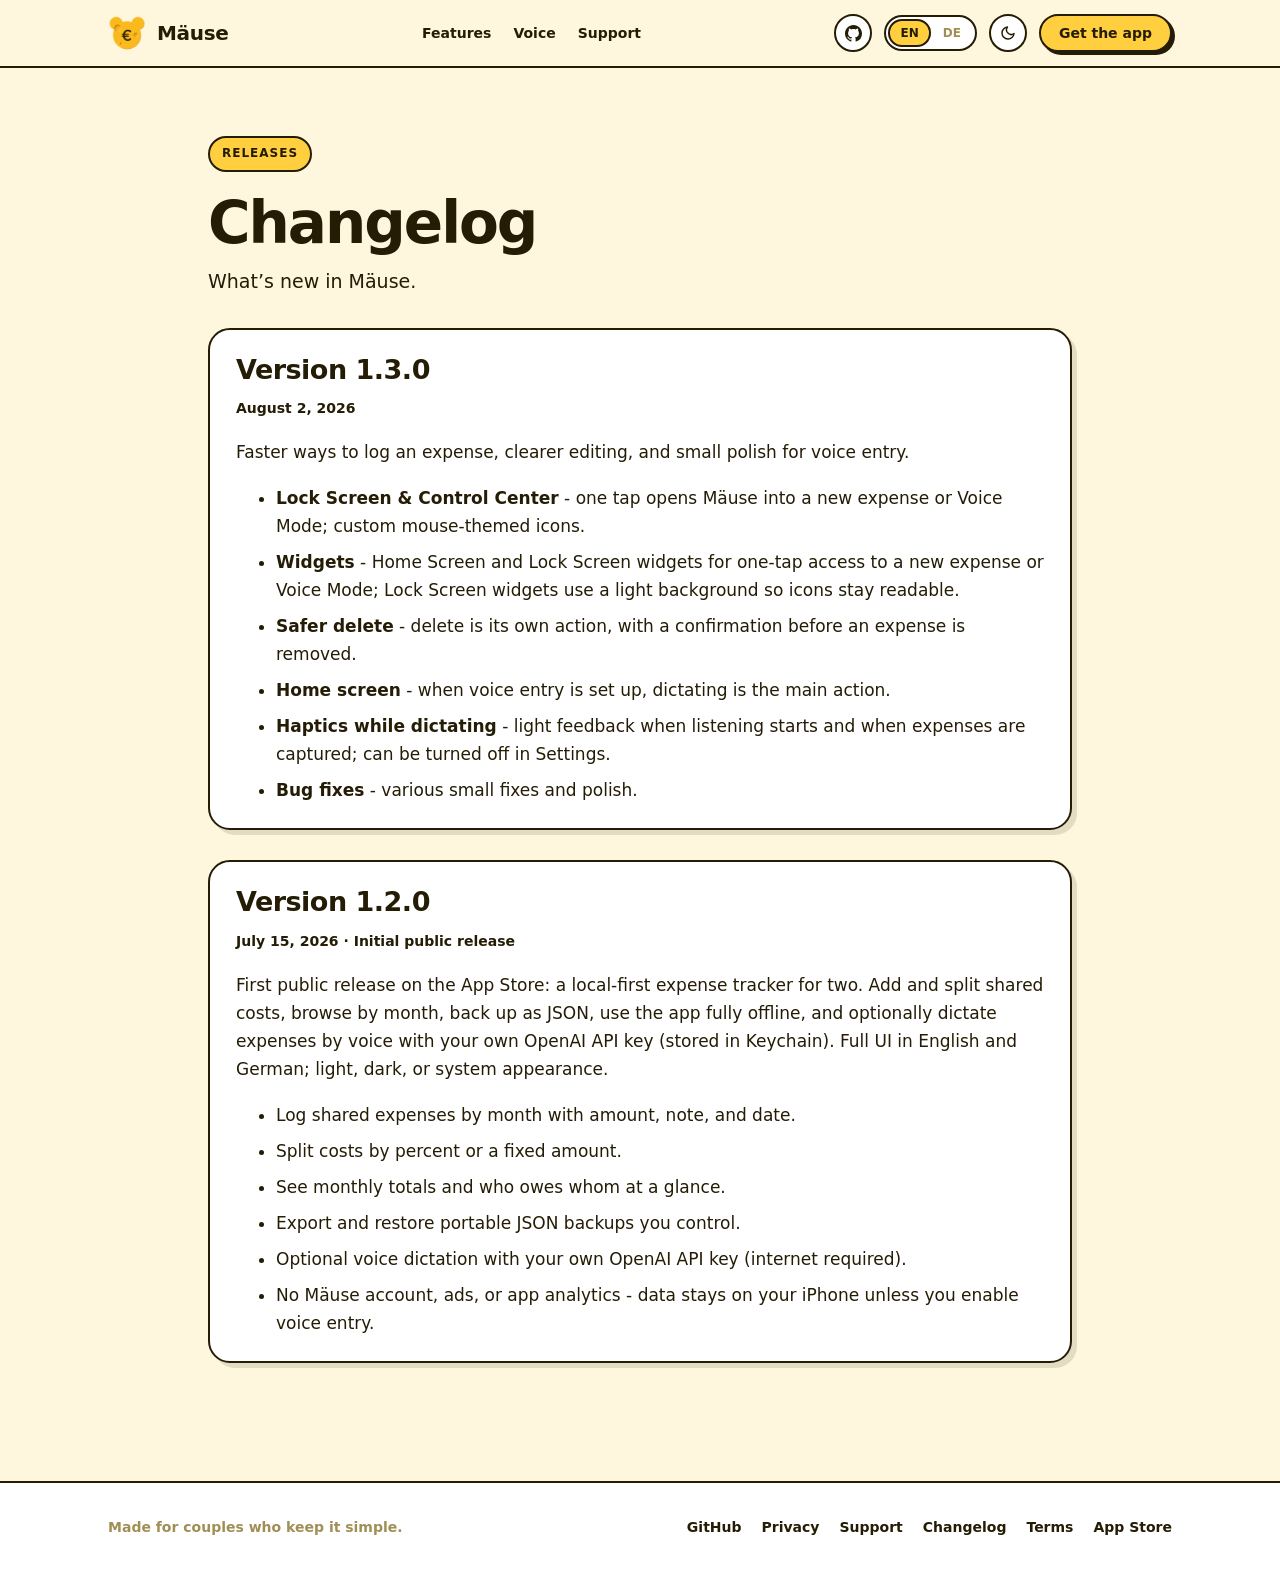
==== changelog.html @ 1feaa94a "Merge pull request #6 from michaeldiestelberg/cursor/changelog-factual-fixes-a607 Fix changelog clai" ====
<!DOCTYPE html>
<html lang="en">
<head>
  <meta charset="UTF-8">
  <meta name="viewport" content="width=device-width, initial-scale=1.0">
  <title>Changelog - Mäuse</title>
  <meta name="description" content="Release notes and version history for the Mäuse iPhone expense tracker.">
  <link rel="canonical" href="https://xn--muse-loa.app/changelog.html">
  <link rel="icon" type="image/png" sizes="192x192" href="assets/coin-mouse.png">
  <link rel="apple-touch-icon" href="assets/icon-180.png">
  <meta name="theme-color" content="#FFF6DE" media="(prefers-color-scheme: light)">
  <meta name="theme-color" content="#211A09" media="(prefers-color-scheme: dark)">
  <link rel="stylesheet" href="style.css">
  <link rel="stylesheet" href="legal.css">
  <script>try { if (localStorage.getItem('maeuse-site-theme') === 'dark') document.documentElement.setAttribute('data-theme', 'dark'); } catch (e) {}</script>
  <script>window.va = window.va || function () { (window.vaq = window.vaq || []).push(arguments); };</script>
  <script defer src="/_vercel/insights/script.js"></script>
</head>
<body>
  <header class="site-header">
    <div class="container header-inner">
      <a href="index.html" class="brand">
        <img class="brand-mark" src="assets/coin-mouse.png" alt="" aria-hidden="true">
        <span class="brand-name">Mäuse</span>
      </a>
      <nav class="main-nav">
        <a href="index.html#features" data-i18n="navFeatures">Features</a>
        <a href="index.html#voice" data-i18n="navVoice">Voice</a>
        <a href="support.html" data-i18n="navSupport">Support</a>
      </nav>
      <div class="header-actions">
        <a class="icon-btn" href="https://github.com/michaeldiestelberg/maeuse-ios" target="_blank" rel="noopener" aria-label="GitHub" data-link="github">
          <svg width="17" height="17" viewBox="0 0 24 24" fill="currentColor" aria-hidden="true"><path d="M12 0C5.37 0 0 5.37 0 12c0 5.31 3.435 9.795 8.205 11.385.6.105.825-.255.825-.57 0-.285-.015-1.23-.015-2.235-3.015.555-3.795-.735-4.035-1.41-.135-.345-.72-1.41-1.23-1.695-.42-.225-1.02-.78-.015-.795.945-.015 1.62.87 1.845 1.23 1.08 1.815 2.805 1.305 3.495.99.105-.78.42-1.305.765-1.605-2.67-.3-5.46-1.335-5.46-5.925 0-1.305.465-2.385 1.23-3.225-.12-.3-.54-1.53.12-3.18 0 0 1.005-.315 3.3 1.23.96-.27 1.98-.405 3-.405s2.04.135 3 .405c2.295-1.56 3.3-1.23 3.3-1.23.66 1.65.24 2.88.12 3.18.765.84 1.23 1.905 1.23 3.225 0 4.605-2.805 5.625-5.475 5.925.435.375.81 1.095.81 2.22 0 1.605-.015 2.895-.015 3.3 0 .315.225.69.825.57A12.02 12.02 0 0 0 24 12c0-6.63-5.37-12-12-12z"/></svg>
        </a>
        <div class="lang-switch" role="group" aria-label="Language">
          <button type="button" id="lang-en" aria-pressed="true">EN</button>
          <button type="button" id="lang-de" aria-pressed="false">DE</button>
        </div>
        <button type="button" class="icon-btn theme-toggle" id="theme-toggle" aria-label="Toggle dark mode">
          <svg class="icon-moon" width="16" height="16" viewBox="0 0 24 24" fill="none" stroke="currentColor" stroke-width="2.2" stroke-linecap="round" stroke-linejoin="round" aria-hidden="true"><path d="M21 12.79A9 9 0 1 1 11.21 3 7 7 0 0 0 21 12.79z"/></svg>
          <svg class="icon-sun" width="16" height="16" viewBox="0 0 24 24" fill="none" stroke="currentColor" stroke-width="2.2" stroke-linecap="round" aria-hidden="true"><circle cx="12" cy="12" r="4.5"/><line x1="12" y1="1.5" x2="12" y2="4"/><line x1="12" y1="20" x2="12" y2="22.5"/><line x1="1.5" y1="12" x2="4" y2="12"/><line x1="20" y1="12" x2="22.5" y2="12"/><line x1="4.6" y1="4.6" x2="6.3" y2="6.3"/><line x1="17.7" y1="17.7" x2="19.4" y2="19.4"/><line x1="4.6" y1="19.4" x2="6.3" y2="17.7"/><line x1="17.7" y1="6.3" x2="19.4" y2="4.6"/></svg>
        </button>
        <a href="index.html#download" class="btn-nav-cta" data-i18n="navGet">Get the app</a>
      </div>
    </div>
  </header>

  <main class="legal-main">
    <article class="lang-en">
      <span class="legal-kicker">RELEASES</span>
      <h1>Changelog</h1>
      <p class="legal-lead">What’s new in Mäuse.</p>

      <section class="legal-card">
        <h2>Version 1.3.0</h2>
        <p class="legal-updated">August 2, 2026</p>
        <p>Faster ways to log an expense, clearer editing, and small polish for voice entry.</p>
        <ul>
          <li><strong>Lock Screen &amp; Control Center</strong> - one tap opens Mäuse into a new expense or Voice Mode; custom mouse-themed icons.</li>
          <li><strong>Widgets</strong> - Home Screen and Lock Screen widgets for one-tap access to a new expense or Voice Mode; Lock Screen widgets use a light background so icons stay readable.</li>
          <li><strong>Safer delete</strong> - delete is its own action, with a confirmation before an expense is removed.</li>
          <li><strong>Home screen</strong> - when voice entry is set up, dictating is the main action.</li>
          <li><strong>Haptics while dictating</strong> - light feedback when listening starts and when expenses are captured; can be turned off in Settings.</li>
          <li><strong>Bug fixes</strong> - various small fixes and polish.</li>
        </ul>
      </section>

      <section class="legal-card">
        <h2>Version 1.2.0</h2>
        <p class="legal-updated">July 15, 2026 · Initial public release</p>
        <p>First public release on the App Store: a local-first expense tracker for two. Add and split shared costs, browse by month, back up as JSON, use the app fully offline, and optionally dictate expenses by voice with your own OpenAI API key (stored in Keychain). Full UI in English and German; light, dark, or system appearance.</p>
        <ul>
          <li>Log shared expenses by month with amount, note, and date.</li>
          <li>Split costs by percent or a fixed amount.</li>
          <li>See monthly totals and who owes whom at a glance.</li>
          <li>Export and restore portable JSON backups you control.</li>
          <li>Optional voice dictation with your own OpenAI API key (internet required).</li>
          <li>No Mäuse account, ads, or app analytics - data stays on your iPhone unless you enable voice entry.</li>
        </ul>
      </section>
    </article>

    <article class="lang-de" hidden>
      <span class="legal-kicker">VERSIONEN</span>
      <h1>Changelog</h1>
      <p class="legal-lead">Was ist neu in Mäuse.</p>

      <section class="legal-card">
        <h2>Version 1.3.0</h2>
        <p class="legal-updated">2. August 2026</p>
        <p>Schneller zur neuen Ausgabe, klareres Bearbeiten und ein paar Feinschliffe für die Spracheingabe.</p>
        <ul>
          <li><strong>Sperrbildschirm &amp; Kontrollzentrum</strong> - ein Tipp öffnet Mäuse direkt bei einer neuen Ausgabe oder beim Diktieren; eigene Maus-Icons.</li>
          <li><strong>Widgets</strong> - auf dem Home- und Sperrbildschirm: mit einem Tipp schneller zur neuen Ausgabe oder zum Diktieren; leichter Hintergrund, damit die Icons lesbar bleiben.</li>
          <li><strong>Sicherer löschen</strong> - Löschen als eigene Aktion mit Rückfrage, bevor etwas entfernt wird.</li>
          <li><strong>Startbildschirm</strong> - ist die Spracheingabe eingerichtet, steht das Diktieren im Vordergrund.</li>
          <li><strong>Haptik beim Diktieren</strong> - spürbares Feedback beim Starten und beim Erfassen; in den Einstellungen abschaltbar.</li>
          <li><strong>Fehlerbehebungen</strong> - diverse kleine Fixes und Feinschliff.</li>
        </ul>
      </section>

      <section class="legal-card">
        <h2>Version 1.2.0</h2>
        <p class="legal-updated">15. Juli 2026 · Erster öffentlicher Release</p>
        <p>Erste öffentliche Version im App Store: der Ausgaben-Tracker für dich und deine Maus. Gemeinsame Kosten erfassen und teilen, monatsweise browsen, als JSON sichern, offline nutzen - und optional per Sprache diktieren (dein OpenAI-Schlüssel, sicher im Schlüsselbund). Komplett auf Deutsch und Englisch; hell, dunkel oder System.</p>
        <ul>
          <li>Gemeinsame Ausgaben monatsweise erfassen: Betrag, Notiz und Datum.</li>
          <li>Kosten teilen - nach Prozent oder festem Betrag.</li>
          <li>Monatssummen und den Saldo zwischen euch auf einen Blick sehen.</li>
          <li>Backups als JSON exportieren und wieder einspielen - du behältst die Kontrolle.</li>
          <li>Optional Ausgaben diktieren mit deinem eigenen OpenAI-API-Schlüssel (braucht Internet).</li>
          <li>Kein Mäuse-Konto, keine Werbung, keine Analytics in der App. Deine Daten bleiben auf dem iPhone - außer du schaltest die Spracheingabe ein.</li>
        </ul>
      </section>
    </article>
  </main>

  <footer class="site-footer">
    <div class="container footer-inner">
      <span class="footer-tag" data-i18n="footerTag">Made for couples who keep it simple.</span>
      <div class="footer-links">
        <a href="https://github.com/michaeldiestelberg/maeuse-ios" target="_blank" rel="noopener" data-link="github">GitHub</a>
        <a href="privacy.html" data-i18n="footerPrivacy">Privacy</a>
        <a href="support.html" data-i18n="footerSupport">Support</a>
        <a href="changelog.html" data-i18n="footerChangelog">Changelog</a>
        <a href="terms.html" data-i18n="footerTerms">Terms</a>
        <a href="https://apps.apple.com/de/app/m%C3%A4use/id6769447003" target="_blank" rel="noopener" data-link="appstore">App Store</a>
      </div>
    </div>
  </footer>
  <script src="legal.js"></script>
</body>
</html>
---- style.css ----
/* ============================================================
   Mäuse - marketing site
   Cheese-yellow neo-brutalist design (relaunch 2026)
   ============================================================ */

:root {
  /* constants (same in both themes) */
  --yellow: #FFCF3F;
  --ink: #241C05;

  /* light theme */
  --bg: #FFF6DE;
  --card: #ffffff;
  --chip: #FFF1C2;
  --line: #F0E9D2;
  --text: #241C05;
  --icon: #241C05;
  --sub: #A08F55;
  --sub-deep: #8F7A2E;
  --rind: #D19000;
  --border: #241C05;
  --soft-border: #E8DFC4;
  --faint: #D6C79B;
  --faint2: #C4B584;
  --sh12: rgba(36, 28, 5, 0.12);
  --sh15: rgba(36, 28, 5, 0.15);
  --hard: #241C05;
  --bezel: #241C05;
  --bezel-sh: rgba(36, 28, 5, 0.25);
  --cta: #241C05;
  --cta-text: #FFCF3F;
  --cta-sh: rgba(36, 28, 5, 0.3);
  --user-bubble: #241C05;
  --user-bubble-text: #FFF6DE;
  --danger: #CE4A21;
  --danger-sh: rgba(206, 74, 33, 0.22);
  --fab-secondary-icon: #241C05;
  --dim: rgba(36, 28, 5, 0.35);
  --grab: rgba(36, 28, 5, 0.2);
  --handle: #241C05;
  --key2-bg: #FFF6DE;
  --sh2: rgba(36, 28, 5, 0.2);
}

html[data-theme="dark"] {
  --bg: #211A09;
  --card: #31280F;
  --chip: #3A3013;
  --line: #4A3E18;
  --text: #FFF6DE;
  --icon: #F5E9C8;
  --sub: #B9A96E;
  --sub-deep: #B9A96E;
  --rind: #FFB800;
  --border: #665423;
  --soft-border: #4A3E18;
  --faint: #6E5F33;
  --faint2: #6E5F33;
  --sh12: rgba(0, 0, 0, 0.35);
  --sh15: rgba(0, 0, 0, 0.45);
  --hard: #000000;
  --bezel: #0E0A02;
  --bezel-sh: rgba(0, 0, 0, 0.5);
  --cta: #FFCF3F;
  --cta-text: #241C05;
  --cta-sh: rgba(0, 0, 0, 0.45);
  --user-bubble: #FFCF3F;
  --user-bubble-text: #241C05;
  --danger: #FF8A5C;
  --danger-sh: rgba(255, 138, 92, 0.28);
  --fab-secondary-icon: #ffffff;
  --dim: rgba(0, 0, 0, 0.6);
  --grab: rgba(255, 246, 222, 0.25);
  --handle: #FFF3D6;
  --key2-bg: #2B2210;
  --sh2: rgba(0, 0, 0, 0.5);
}

* { box-sizing: border-box; }

html { scroll-behavior: smooth; }

body {
  margin: 0;
  background: var(--bg);
  color: var(--text);
  font-family: ui-rounded, "SF Pro Rounded", "Arial Rounded MT Bold", -apple-system, system-ui, sans-serif;
  font-weight: 700;
}

a { color: var(--rind); }
a:hover { color: #B87E00; }

.container {
  max-width: 1120px;
  margin: 0 auto;
  padding-left: clamp(18px, 4vw, 28px);
  padding-right: clamp(18px, 4vw, 28px);
}

/* ---------- animations ---------- */
@keyframes mz-earwig {
  0%, 86%, 100% { transform: rotate(0deg); }
  90% { transform: rotate(-9deg); }
  94% { transform: rotate(8deg); }
  97% { transform: rotate(-4deg); }
}
@keyframes mz-float {
  0%, 100% { transform: translateY(0); }
  50% { transform: translateY(-6px); }
}
@keyframes mz-bar {
  0% { transform: scaleY(0.35); }
  100% { transform: scaleY(1); }
}
@keyframes mz-pop {
  0% { transform: scale(0.82) translateY(10px); opacity: 0; }
  60% { transform: scale(1.04) translateY(-2px); opacity: 1; }
  100% { transform: scale(1) translateY(0); opacity: 1; }
}
@keyframes mz-monthin {
  from { opacity: 0; transform: translateX(14px); }
  to { opacity: 1; transform: translateX(0); }
}
@keyframes mz-fadein {
  from { opacity: 0; transform: translateY(8px); }
  to { opacity: 1; transform: translateY(0); }
}

@media (prefers-reduced-motion: reduce) {
  *, *::before, *::after { animation: none !important; }
  html { scroll-behavior: auto; }
}

/* ---------- brand mark (cheese-mouse from the iOS app) ---------- */
.brand-mark { width: 38px; height: 38px; display: block; }
.app-mark { width: 36px; height: 36px; display: block; }

/* ---------- floating cheese holes ---------- */
.hole {
  position: absolute;
  border-radius: 99px;
  background: var(--chip);
  border: 3px solid var(--border);
  animation: mz-float 8s ease-in-out infinite;
}

/* ---------- header ---------- */
.site-header {
  position: sticky; top: 0; z-index: 100;
  background: var(--bg);
  border-bottom: 2.5px solid var(--border);
}
.header-inner {
  padding-top: 14px; padding-bottom: 14px;
  padding-left: clamp(14px, 3.5vw, 28px);
  padding-right: clamp(14px, 3.5vw, 28px);
  display: flex; align-items: center; justify-content: space-between; gap: 16px;
}
.brand {
  display: flex; align-items: center; gap: 11px;
  text-decoration: none; color: var(--text);
}
.brand:hover { color: var(--text); }
.brand-name { font-size: 20px; font-weight: 800; letter-spacing: -0.3px; }

.main-nav { display: flex; align-items: center; gap: 22px; font-size: 14px; font-weight: 800; }
.main-nav a { text-decoration: none; color: var(--text); }

.header-actions { display: flex; align-items: center; gap: 12px; }

.icon-btn {
  width: 38px; height: 38px; border-radius: 99px;
  background: var(--card);
  border: 2px solid var(--border);
  display: flex; align-items: center; justify-content: center;
  color: var(--text);
  cursor: pointer;
  padding: 0;
  font: inherit;
  transition: transform 0.12s;
  flex-shrink: 0;
}
.icon-btn:active { transform: scale(0.92); }
a.icon-btn, a.icon-btn:hover { color: var(--text); text-decoration: none; }

.theme-toggle .icon-sun { display: none; }
html[data-theme="dark"] .theme-toggle .icon-moon { display: none; }
html[data-theme="dark"] .theme-toggle .icon-sun { display: block; }

.lang-switch {
  display: flex; align-items: center;
  background: var(--card);
  border: 2px solid var(--border);
  border-radius: 99px;
  padding: 2px;
  font-size: 12px; font-weight: 800;
}
.lang-switch button {
  font: inherit;
  padding: 5px 10px;
  border-radius: 99px;
  cursor: pointer;
  background: transparent;
  color: var(--sub);
  border: 2px solid transparent;
}
.lang-switch button[aria-pressed="true"] {
  background: var(--yellow);
  color: var(--ink);
  border-color: var(--ink);
}

.btn-nav-cta {
  display: inline-block;
  text-decoration: none;
  font-size: 14px; font-weight: 800;
  color: var(--ink);
  background: var(--yellow);
  border: 2.5px solid var(--ink);
  border-radius: 99px;
  padding: 9px 18px;
  box-shadow: 3px 3px 0 var(--hard);
  transition: transform 0.12s, box-shadow 0.12s;
  white-space: nowrap;
}
.btn-nav-cta:active { transform: translate(2px, 2px); box-shadow: 1px 1px 0 var(--hard); }
.btn-nav-cta:hover { color: var(--ink); }

@media (max-width: 700px) {
  .main-nav, .btn-nav-cta { display: none; }
}

/* ---------- hero ---------- */
.hero { position: relative; overflow: hidden; }
.hero .hole-1 { width: 150px; height: 150px; top: -50px; left: -50px; animation-duration: 9s; }
.hero .hole-2 { width: 60px; height: 60px; bottom: 120px; left: 44%; animation-duration: 7s; animation-delay: 1.5s; }

.hero-inner {
  padding-top: clamp(40px, 8vw, 72px);
  padding-bottom: clamp(48px, 9vw, 80px);
  display: flex; flex-wrap: wrap; align-items: center;
  gap: clamp(32px, 6vw, 56px);
  position: relative;
}
.hero-copy {
  flex: 1;
  min-width: min(420px, 100%);
  display: flex; flex-direction: column; gap: 22px;
}
.hero-badge {
  align-self: flex-start;
  font-size: 12px; font-weight: 800; letter-spacing: 1.5px;
  color: var(--ink);
  background: var(--yellow);
  border: 2px solid var(--ink);
  border-radius: 99px;
  padding: 6px 14px;
}
.hero h1 {
  margin: 0;
  font-size: clamp(38px, 8.5vw, 64px);
  font-weight: 800;
  letter-spacing: -2px;
  line-height: 1.05;
}
.h1-highlight {
  background: var(--yellow);
  color: var(--ink);
  border-radius: 16px;
  padding: 2px 16px;
  display: inline-block;
  border: 2.5px solid var(--ink);
  box-shadow: 5px 5px 0 var(--hard);
  transform: rotate(-1deg);
  margin-top: 10px;
}
.hero-sub {
  margin: 0;
  font-size: 19px; font-weight: 700; line-height: 1.55;
  color: var(--sub-deep);
  max-width: 480px;
}
.voice-hint {
  display: flex; align-items: center; gap: 12px;
  background: var(--card);
  border: 2.5px solid var(--border);
  border-radius: 18px;
  padding: 13px 18px;
  box-shadow: 4px 4px 0 var(--sh12);
  align-self: flex-start;
}
.voice-hint svg { flex-shrink: 0; }
.voice-hint span { font-size: 15px; font-weight: 700; }
.hero-actions { display: flex; flex-wrap: wrap; gap: 14px; padding-top: 4px; }

.btn-dark {
  display: inline-flex; align-items: center; gap: 10px;
  text-decoration: none;
  font-size: 16px; font-weight: 800;
  color: var(--cta-text);
  background: var(--cta);
  border: 2.5px solid var(--border);
  border-radius: 16px;
  padding: 14px 26px;
  box-shadow: 5px 5px 0 var(--cta-sh);
  transition: transform 0.12s, box-shadow 0.12s;
}
.btn-dark:active { transform: translate(2px, 2px); box-shadow: 2px 2px 0 var(--cta-sh); }
.btn-dark:hover { color: var(--cta-text); }

.btn-light {
  display: inline-flex; align-items: center; gap: 10px;
  text-decoration: none;
  font-size: 16px; font-weight: 800;
  color: var(--text);
  background: var(--card);
  border: 2.5px solid var(--border);
  border-radius: 16px;
  padding: 14px 26px;
  box-shadow: 5px 5px 0 var(--sh12);
  transition: transform 0.12s, box-shadow 0.12s;
}
.btn-light:active { transform: translate(2px, 2px); box-shadow: 2px 2px 0 var(--sh12); }
.btn-light:hover { color: var(--text); }

.slang-note {
  font-size: 13px; font-weight: 700; font-style: italic;
  color: var(--sub);
}

/* ---------- phone frames ---------- */
.phone-col { flex-shrink: 0; margin: 0 auto; }

.phone-frame {
  position: relative;
  background: var(--bezel);
  border: 3px solid var(--border);
  border-radius: 56px;
  box-shadow: 12px 12px 0 var(--bezel-sh);
  padding: 11px;
}
.phone-frame.lg { width: 326px; }
.phone-frame.md { width: 298px; border-radius: 52px; padding: 10px; }

.phone-screen {
  border-radius: 46px;
  overflow: hidden;
  position: relative;
  background: var(--bg);
  /* isolate the scaled, animating app layer - without this the whole
     page can fail to repaint while scrolled */
  contain: paint;
}
.phone-frame.lg .phone-screen { width: 304px; height: 708px; }
.phone-frame.md .phone-screen { width: 278px; height: 648px; border-radius: 43px; }

/* app UI is authored at 402x874 and scaled down to fit the frame */
.app-scale { width: 402px; height: 874px; transform-origin: top left; will-change: transform; }
.phone-frame.lg .app-scale { transform: scale(0.7562); }
.phone-frame.md .app-scale { transform: scale(0.6915); }

.phone-notch {
  position: absolute; top: 12px; left: 50%;
  transform: translateX(-50%);
  width: 96px; height: 26px;
  border-radius: 99px;
  background: #241C05;
}
.phone-frame.md .phone-notch { top: 11px; width: 88px; height: 24px; }

.phone-caption {
  text-align: center;
  font-size: 12px; font-weight: 800; letter-spacing: 1px;
  color: var(--sub);
  margin: 18px 0 0;
}

/* ---------- app mockup (shared) ---------- */
.app {
  width: 402px; height: 874px;
  position: relative;
  overflow: hidden;
  background: var(--bg);
  display: flex; flex-direction: column;
  padding-top: 62px;
}

.app-top {
  display: flex; align-items: center; justify-content: space-between;
  padding: 14px 22px 0;
}
.app-brand { display: flex; align-items: center; gap: 10px; }
.app-brand .name { font-size: 19px; font-weight: 800; letter-spacing: -0.3px; color: var(--text); }
.app-settings-btn {
  width: 38px; height: 38px; border-radius: 99px;
  background: var(--card);
  border: 2px solid var(--border);
  display: flex; align-items: center; justify-content: center;
  box-shadow: 3px 3px 0 #E8A800;
}

.app-month-block {
  flex: 1;
  display: flex; flex-direction: column;
  min-height: 0;
  animation: mz-monthin 0.35s ease;
}

.app-hero-card {
  margin: 20px 22px 0;
  background: var(--yellow);
  border: 2.5px solid var(--ink);
  border-radius: 26px;
  box-shadow: 6px 6px 0 var(--ink);
  padding: 20px 22px;
  position: relative;
  overflow: hidden;
  flex-shrink: 0;
}
.app-hero-card .hole { border-width: 2.5px; border-color: var(--ink); background: var(--bg); }
.app-hero-card .hole-a { width: 34px; height: 34px; top: -12px; right: 36px; animation-duration: 7s; }
.app-hero-card .hole-b { width: 22px; height: 22px; bottom: 14px; right: -8px; animation-duration: 9s; animation-delay: 1s; }
.app-hero-card .hole-c { width: 14px; height: 14px; top: 26px; right: 96px; animation-delay: 2s; }

.app-month-nav {
  display: flex; align-items: center; justify-content: space-between;
  padding-bottom: 8px;
  position: relative;
}
.app-month-nav button {
  background: none; border: none; padding: 0; cursor: pointer;
  display: flex; align-items: center;
}
.app-month-nav button[disabled] { opacity: 0.35; cursor: default; }
.app-month-label { font-size: 13px; font-weight: 800; letter-spacing: 1px; color: var(--ink); }

.app-total {
  display: flex; flex-direction: column; gap: 2px;
  position: relative;
}
.app-total .big {
  font-size: 42px; font-weight: 800; letter-spacing: -1.5px;
  color: var(--ink);
  font-variant-numeric: tabular-nums;
}
.app-total .owes { font-size: 14px; font-weight: 700; color: var(--ink); }
.app-owes-chip {
  background: var(--ink);
  color: var(--yellow);
  border-radius: 8px;
  padding: 2px 8px;
  display: inline-block;
  animation: mz-pop 0.5s cubic-bezier(0.34, 1.56, 0.64, 1);
}

.app-list {
  flex: 1;
  overflow: hidden;
  padding: 20px 22px 120px;
  display: flex; flex-direction: column; gap: 12px;
}
.app-row {
  display: flex; align-items: center; gap: 12px;
  background: var(--card);
  border: 2px solid var(--border);
  border-radius: 18px;
  padding: 12px 16px;
  box-shadow: 3px 3px 0 var(--sh12);
  animation: mz-fadein 0.4s ease both;
  flex-shrink: 0;
}
.app-date-chip {
  width: 40px; height: 40px;
  border-radius: 14px;
  background: var(--chip);
  border: 2px solid var(--border);
  display: flex; flex-direction: column; align-items: center; justify-content: center;
  flex-shrink: 0;
}
.app-date-chip .day { font-size: 15px; font-weight: 800; color: var(--text); }
.app-date-chip .mon { font-size: 8px; font-weight: 800; letter-spacing: 1px; color: var(--sub-deep); }
.app-row-mid { display: flex; flex-direction: column; gap: 2px; flex: 1; min-width: 0; }
.app-row-mid .desc {
  font-size: 15px; font-weight: 800; color: var(--text);
  white-space: nowrap; overflow: hidden; text-overflow: ellipsis;
}
.app-row-mid .split { font-size: 12px; font-weight: 700; color: var(--sub); }
.app-row-amounts { display: flex; flex-direction: column; gap: 2px; align-items: flex-end; }
.app-row-amounts .amount { font-size: 15px; font-weight: 800; color: var(--text); font-variant-numeric: tabular-nums; }
.app-row-amounts .partner { font-size: 12px; font-weight: 800; color: var(--rind); font-variant-numeric: tabular-nums; }

.app-empty {
  display: flex; flex-direction: column; align-items: center; gap: 14px;
  padding: 56px 20px 0;
  animation: mz-fadein 0.4s ease;
}
.app-empty .mouse { position: relative; width: 72px; height: 72px; }
.app-empty .mouse .ear {
  position: absolute; width: 26px; height: 26px; border-radius: 99px;
  background: var(--card); border: 2.5px solid var(--border);
  top: -9px; transform-origin: 80% 100%;
  animation: mz-earwig 5s ease-in-out infinite;
}
.app-empty .mouse .ear.left { left: -4px; }
.app-empty .mouse .ear.right { right: -4px; transform-origin: 20% 100%; animation-delay: 0.15s; }
.app-empty .mouse .face {
  position: absolute; inset: 0; border-radius: 99px;
  background: var(--card); border: 2.5px solid var(--border);
  display: flex; align-items: center; justify-content: center;
  font-size: 28px; font-weight: 800; color: var(--faint);
}
.app-empty .title { font-size: 16px; font-weight: 800; color: var(--text); }
.app-empty .hint { font-size: 13px; font-weight: 700; color: var(--sub); }

.app-fabs {
  position: absolute; right: 22px; bottom: 30px;
  display: flex; align-items: flex-end; gap: 12px;
}
.app-fab {
  position: relative;
  padding: 0;
  background: none;
  border: none;
  cursor: pointer;
  transition: transform 0.12s;
}
.app-fab .ear {
  position: absolute; width: 22px; height: 22px; border-radius: 99px;
  background: var(--yellow); border: 2.5px solid var(--ink);
  top: -7px; transform-origin: 80% 100%;
  animation: mz-earwig 5s ease-in-out 1s infinite;
  pointer-events: none;
}
.app-fab .ear.left { left: -3px; }
.app-fab .ear.right { right: -3px; transform-origin: 20% 100%; animation-delay: 1.15s; }
.app-fab .face {
  position: absolute; inset: 0; border-radius: 99px;
  display: flex; align-items: center; justify-content: center;
}
.app-fab .fab-glyph { stroke: var(--ink); }

/* Voice ready: plus secondary (left), mic primary mouse-coin (right) */
.app-fab-plus { width: 46px; height: 46px; }
.app-fab-plus .ear { display: none; }
.app-fab-plus .face {
  background: var(--card);
  border: 2.5px solid var(--border);
  box-shadow: 3px 3px 0 var(--ink);
}
.app-fab-plus .fab-glyph { stroke: var(--fab-secondary-icon); }

.app-fab-mic { width: 62px; height: 62px; }
.app-fab-mic .face {
  background: var(--yellow);
  border: 2.5px solid var(--ink);
  box-shadow: 4px 4px 0 var(--ink);
}

.app-fab:hover { transform: translateY(-2px); }
.app-fab:active { transform: translate(2px, 2px) scale(0.96); }
.app-fab-plus:active { box-shadow: none; }
.app.no-voice .app-fab-mic { display: none; }
.app.no-voice .app-fab-plus { width: 62px; height: 62px; }
.app.no-voice .app-fab-plus .ear { display: block; }
.app.no-voice .app-fab-plus .face {
  background: var(--yellow);
  border: 2.5px solid var(--ink);
  box-shadow: 4px 4px 0 var(--ink);
}
.app.no-voice .app-fab-plus .fab-glyph { stroke: var(--ink); }

/* ---------- app voice screen ---------- */
.app-voice-top {
  display: flex; align-items: center; justify-content: space-between;
  padding: 12px 22px;
}
.app-voice-x {
  width: 38px; height: 38px; border-radius: 99px;
  background: var(--card);
  border: 2px solid var(--border);
  display: flex; align-items: center; justify-content: center;
}
.app-voice-state { display: flex; align-items: center; gap: 8px; }
.app-voice-state .dot {
  width: 10px; height: 10px; border-radius: 99px;
  background: #3CA455;
  border: 2px solid var(--border);
}
.app-voice-state .label { font-size: 14px; font-weight: 800; color: var(--text); }
.app-voice-save {
  display: flex; align-items: center; gap: 7px;
  background: var(--yellow);
  border: 2px solid var(--ink);
  border-radius: 99px;
  padding: 8px 16px;
  box-shadow: 2.5px 2.5px 0 var(--ink);
  font-size: 13px; font-weight: 800; color: var(--ink);
}

.app-voice-mouse-block {
  display: flex; flex-direction: column; align-items: center; gap: 12px;
  padding: 18px 22px 4px;
}
.app-voice-mouse { position: relative; width: 84px; height: 84px; }
.app-voice-mouse .ear {
  position: absolute; width: 30px; height: 30px; border-radius: 99px;
  background: var(--yellow); border: 3px solid var(--ink);
  top: -11px; transform-origin: 80% 100%;
  animation: mz-earwig 3.5s ease-in-out infinite;
}
.app-voice-mouse .ear.left { left: -5px; }
.app-voice-mouse .ear.right { right: -5px; transform-origin: 20% 100%; animation-delay: 0.12s; }
.app-voice-mouse .face {
  position: absolute; inset: 0; border-radius: 99px;
  background: var(--yellow); border: 3px solid var(--ink);
  box-shadow: 5px 5px 0 var(--sh15);
  display: flex; align-items: center; justify-content: center; gap: 4px;
}
.app-voice-mouse .bar {
  width: 5px; border-radius: 99px; background: var(--ink);
  animation: mz-bar 0.7s ease-in-out infinite alternate;
}
.app-voice-mouse .b1 { height: 26px; }
.app-voice-mouse .b2 { height: 32px; animation-duration: 0.6s; animation-delay: 0.15s; }
.app-voice-mouse .b3 { height: 22px; animation-duration: 0.8s; animation-delay: 0.3s; }
.app-voice-mouse .b4 { height: 34px; animation-duration: 0.65s; animation-delay: 0.1s; }
.app-voice-mouse .b5 { height: 20px; animation-duration: 0.75s; animation-delay: 0.22s; }
.app-voice-hint { font-size: 13px; font-weight: 700; color: var(--sub); }

.app-transcript {
  flex: 1;
  display: flex; flex-direction: column; gap: 10px;
  padding: 16px 22px 0;
  overflow: hidden;
}
.bubble-user { display: flex; justify-content: flex-end; }
.bubble-user .bubble {
  max-width: 80%;
  background: var(--user-bubble);
  border-radius: 18px 18px 4px 18px;
  padding: 11px 15px;
  font-size: 14px; font-weight: 600;
  color: var(--user-bubble-text);
}
.bubble-app { display: flex; justify-content: flex-start; }
.bubble-app .bubble {
  max-width: 80%;
  background: var(--card);
  border: 2px solid var(--border);
  border-radius: 18px 18px 18px 4px;
  padding: 11px 15px;
  font-size: 14px; font-weight: 700;
  color: var(--text);
}

.app-tray { padding: 14px 16px 40px; display: flex; flex-direction: column; gap: 10px; flex: 1; justify-content: flex-end; }
.app-tray-head {
  display: flex; align-items: center; justify-content: space-between;
  padding: 0 6px;
}
.app-tray-head .label { font-size: 13px; font-weight: 800; letter-spacing: 0; color: var(--text); }
.app-tray-head .total { font-size: 12px; font-weight: 800; color: var(--rind); font-variant-numeric: tabular-nums; }
.app-drafts { display: flex; flex-direction: column; gap: 8px; }
.app-draft {
  background: var(--card);
  border: 2.5px solid var(--border);
  border-radius: 18px;
  box-shadow: 4px 4px 0 var(--sh12);
  padding: 12px 13px;
  display: flex; flex-direction: column; gap: 7px;
}
.app-draft-head { display: flex; align-items: center; gap: 8px; }
.app-draft-head .desc { font-size: 13.5px; font-weight: 800; color: var(--text); min-width: 0; }
.app-draft .amount { font-size: 19px; font-weight: 800; color: var(--text); font-variant-numeric: tabular-nums; }
.app-draft-head .amount {
  margin-left: auto;
  font-size: 15px; font-weight: 800; color: var(--text); font-variant-numeric: tabular-nums;
}
.app-understood {
  display: flex; align-items: center; justify-content: space-between;
  background: var(--card);
  border: 2px solid var(--border);
  border-radius: 14px;
  padding: 10px 14px;
  font-size: 13px; font-weight: 800;
  color: var(--text);
  font-family: inherit;
  width: 100%;
  cursor: default;
}
.app-understood svg { color: var(--sub); flex-shrink: 0; }
.app-draft-chips { display: flex; gap: 6px; }
.app-draft-chips .pct {
  font-size: 10.5px; font-weight: 800; color: var(--ink);
  background: var(--yellow);
  border: 1.5px solid var(--ink);
  border-radius: 99px;
  padding: 3px 9px;
}
.app-draft-chips .when {
  font-size: 10.5px; font-weight: 700; color: var(--sub);
  background: var(--chip);
  border-radius: 99px;
  padding: 3px 9px;
}

/* ---------- interactive app: shared ---------- */
.app [hidden] { display: none !important; }

.app button {
  font-family: inherit;
  cursor: pointer;
}

.app-row { cursor: pointer; transition: transform 0.12s, box-shadow 0.12s; }
.app-row:active { transform: translate(2px, 2px); box-shadow: 1px 1px 0 var(--sh12); }
.app-row.is-new { animation: mz-pop 0.55s cubic-bezier(0.34, 1.56, 0.64, 1); }

.app-settings-btn {
  cursor: pointer;
  padding: 0;
  transition: transform 0.12s, box-shadow 0.12s;
}
.app-settings-btn:active { transform: translate(2px, 2px); box-shadow: 1px 1px 0 #E8A800; }

/* overlays + bottom sheets */
.app-overlay { position: absolute; inset: 0; z-index: 40; }
#md-overlay { z-index: 45; }
.app-dim {
  position: absolute; inset: 0;
  background: var(--dim);
  animation: mz-dim 0.3s ease;
}
@keyframes mz-dim {
  from { opacity: 0; }
  to { opacity: 1; }
}
@keyframes mz-sheet {
  from { transform: translateY(100%); }
  to { transform: translateY(0); }
}
.app-sheet {
  position: absolute; left: 0; right: 0; bottom: 0; top: 88px;
  background: var(--bg);
  border: 2.5px solid var(--border);
  border-bottom: none;
  border-radius: 30px 30px 0 0;
  animation: mz-sheet 0.4s cubic-bezier(0.32, 1.25, 0.55, 1);
  display: flex; flex-direction: column;
  overflow: hidden;
}
.sheet-grab { display: flex; justify-content: center; padding: 10px 0 2px; }
.sheet-grab div { width: 40px; height: 5px; border-radius: 99px; background: var(--grab); }
.sheet-head {
  display: flex; align-items: center; justify-content: space-between;
  padding: 6px 22px 0;
}
.sheet-title { font-size: 16px; font-weight: 800; color: var(--text); }
.sheet-x {
  width: 38px; height: 38px; border-radius: 99px;
  background: var(--card);
  border: 2px solid var(--border);
  display: flex; align-items: center; justify-content: center;
  transition: transform 0.12s;
}
.sheet-x:active { transform: scale(0.92); }
.sheet-save {
  width: 38px; height: 38px; border-radius: 99px;
  background: var(--yellow);
  border: 2px solid var(--ink);
  box-shadow: 2.5px 2.5px 0 var(--ink);
  display: flex; align-items: center; justify-content: center;
  transition: transform 0.12s, box-shadow 0.12s, opacity 0.2s;
}
.sheet-save:active { transform: translate(2px, 2px); box-shadow: 0.5px 0.5px 0 var(--ink); }
.sheet-save.disabled { opacity: 0.4; }

/* ---------- editor sheet ---------- */
.ed-amount {
  display: flex; flex-direction: column; align-items: center; gap: 8px;
  padding: 16px 22px 0;
}
.ed-amount-row { display: flex; align-items: baseline; gap: 6px; }
.ed-amount-row .cur { font-size: 24px; font-weight: 700; color: var(--sub); }
.ed-amount-row .val {
  font-size: 48px; font-weight: 800; letter-spacing: -2px;
  font-variant-numeric: tabular-nums;
  border-bottom: 4px solid var(--yellow);
  color: var(--text);
}
.ed-amount-row .val.empty { color: var(--faint); }

.ed-field {
  margin: 16px 22px 0;
  display: flex; align-items: center; gap: 10px;
  height: 50px;
  padding: 0 16px;
  background: var(--card);
  border: 2px solid var(--border);
  border-radius: 15px;
  box-shadow: 0 3px 0 var(--sh12);
  cursor: text;
}
.ed-field-icon {
  width: 24px; height: 24px; border-radius: 99px; flex-shrink: 0;
  background: var(--yellow);
  border: 1.5px solid var(--ink);
  display: flex; align-items: center; justify-content: center;
}
.ed-field input {
  flex: 1;
  border: none; outline: none; background: transparent;
  text-align: left;
  font-size: 14px; font-weight: 800;
  color: var(--text);
  font-family: ui-rounded, "SF Pro Rounded", "Arial Rounded MT Bold", -apple-system, system-ui, sans-serif;
  min-width: 0;
}
.ed-field input::placeholder { color: var(--sub); }
.ed-date {
  margin-top: 12px;
  cursor: pointer;
  font-family: inherit;
  color: inherit;
  width: calc(100% - 44px);
  box-sizing: border-box;
}
.ed-date-lab {
  font-size: 10px; font-weight: 800; letter-spacing: 1.3px; color: var(--sub);
}
.ed-date-val {
  margin-left: auto;
  font-size: 14px; font-weight: 800; color: var(--text);
}
.ed-date-chev { color: var(--sub); flex-shrink: 0; }

.ed-details {
  margin: 12px 22px 0;
  background: var(--card);
  border: 2.5px solid var(--border);
  border-radius: 22px;
  box-shadow: 4px 4px 0 var(--sh12);
  padding: 14px 18px;
  display: flex; flex-direction: column; gap: 11px;
}
.ed-shares { display: flex; justify-content: space-between; }
.ed-shares > div { display: flex; flex-direction: column; gap: 2px; }
.ed-shares .maus { align-items: flex-end; }
.ed-shares .lab { font-size: 10px; font-weight: 800; letter-spacing: 1.5px; color: var(--sub); }
.ed-shares .maus .lab { color: var(--rind); }
.ed-shares .pct { font-size: 19px; font-weight: 800; color: var(--text); font-variant-numeric: tabular-nums; }
.ed-shares .maus .pct { color: var(--rind); }
.ed-shares .share { font-size: 12px; font-weight: 700; color: var(--sub); font-variant-numeric: tabular-nums; }

.ed-bar { position: relative; height: 30px; display: flex; align-items: center; touch-action: none; cursor: ew-resize; }
.ed-bar .track {
  width: 100%; height: 20px;
  border-radius: 99px;
  border: 2.5px solid var(--border);
  overflow: hidden;
  display: flex;
}
.ed-bar .you-seg { background: var(--chip); width: 50%; }
.ed-bar .maus-seg { flex: 1; background: var(--yellow); }
.ed-bar .handle {
  position: absolute;
  transform: translateX(-50%);
  width: 9px; height: 30px;
  border-radius: 99px;
  background: var(--handle);
  box-shadow: 2px 2px 0 var(--sh2);
  left: 50%;
  pointer-events: none;
}
.ed-bar.dragging .you-seg,
.ed-bar.dragging .handle { transition: none; }

.ed-delete {
  margin: 12px 22px 0;
  height: 46px;
  display: flex; align-items: center; justify-content: center; gap: 8px;
  background: var(--card);
  border: 2px solid var(--danger);
  border-radius: 15px;
  box-shadow: 3px 3px 0 var(--danger-sh);
  color: var(--danger);
  font-size: 14px; font-weight: 800;
  font-family: inherit;
  transition: transform 0.12s, box-shadow 0.12s;
}
.ed-delete:active { transform: translate(2px, 2px); box-shadow: 1px 1px 0 var(--danger-sh); }

.ed-confirm {
  position: absolute; inset: 0; z-index: 5;
  background: var(--dim);
  display: flex; align-items: center; justify-content: center;
  padding: 18px;
  animation: mz-dim 0.2s ease;
}
.ed-confirm-card {
  width: min(100%, 260px);
  background: var(--card);
  border: 2.5px solid var(--border);
  border-radius: 22px;
  box-shadow: 4px 4px 0 var(--sh12);
  padding: 18px;
  display: flex; flex-direction: column; gap: 10px;
}
.ed-confirm-title {
  text-align: center;
  font-size: 15px; font-weight: 800; color: var(--text);
  padding: 4px 0 2px;
}
.ed-confirm-msg {
  text-align: center;
  font-size: 12px; font-weight: 700; color: var(--sub);
}
.ed-confirm-yes {
  height: 46px;
  border-radius: 14px;
  border: 2px solid var(--danger);
  background: var(--card);
  color: var(--danger);
  font-size: 14px; font-weight: 800;
  font-family: inherit;
  box-shadow: 3px 3px 0 var(--danger-sh);
}
.ed-confirm-no {
  height: 46px;
  border-radius: 14px;
  border: 2px solid var(--border);
  background: var(--card);
  color: var(--text);
  font-size: 14px; font-weight: 800;
  font-family: inherit;
}

.ed-keypad {
  margin-top: auto;
  padding: 12px 22px 42px;
  display: grid;
  grid-template-columns: repeat(3, 1fr);
  gap: 9px;
}
.ed-keypad button {
  height: 50px;
  background: var(--card);
  border: 2px solid var(--border);
  border-radius: 14px;
  display: flex; align-items: center; justify-content: center;
  font-size: 21px; font-weight: 800;
  color: var(--text);
  transition: transform 0.1s;
}
.ed-keypad button.alt { background: var(--key2-bg); border-color: var(--soft-border); }
.ed-keypad button:active { transform: scale(0.94); }

/* ---------- settings sheet ---------- */
.st-title { font-size: 20px; font-weight: 800; color: var(--text); }
.st-done {
  font-size: 14px; font-weight: 800;
  color: var(--ink);
  background: var(--yellow);
  border: 2px solid var(--ink);
  border-radius: 99px;
  padding: 7px 16px;
  box-shadow: 2.5px 2.5px 0 var(--ink);
  transition: transform 0.12s, box-shadow 0.12s;
}
.st-done:active { transform: translate(2px, 2px); box-shadow: 0.5px 0.5px 0 var(--ink); }

.st-body {
  flex: 1;
  overflow: auto;
  display: flex; flex-direction: column; gap: 16px;
  padding: 18px 22px 40px;
}
.st-card {
  background: var(--card);
  border: 2.5px solid var(--border);
  border-radius: 22px;
  box-shadow: 4px 4px 0 var(--sh12);
  padding: 18px;
  display: flex; flex-direction: column; gap: 14px;
}
.st-label { font-size: 11px; font-weight: 800; letter-spacing: 1.5px; color: var(--sub); }
.st-divider { height: 2px; background: var(--line); }
.st-seg {
  display: flex;
  background: var(--chip);
  border: 2px solid var(--border);
  border-radius: 99px;
  padding: 3px;
}
.st-seg button {
  flex: 1;
  text-align: center;
  font-size: 13px; font-weight: 700;
  color: var(--sub);
  background: none;
  border: 2px solid transparent;
  border-radius: 99px;
  padding: 7px 0;
}
.st-seg button.sel {
  font-weight: 800;
  color: var(--ink);
  background: var(--yellow);
  border-color: var(--ink);
}
.st-provider-row {
  display: flex; align-items: center; justify-content: space-between; gap: 10px;
}
.st-provider-meta { display: flex; flex-direction: column; align-items: flex-start; gap: 5px; min-width: 0; }
.st-provider-name { font-size: 15px; font-weight: 800; color: var(--text); }
.st-provider-badge {
  display: inline-flex;
  font-size: 10px; font-weight: 800;
  background: var(--yellow);
  border: 1.5px solid var(--ink);
  border-radius: 99px;
  padding: 2px 8px;
  color: var(--ink);
}
.st-provider-badge.free { background: var(--chip); }
.st-change {
  font-size: 12px; font-weight: 800;
  color: var(--ink);
  background: var(--yellow);
  border: 2px solid var(--ink);
  border-radius: 99px;
  padding: 6px 12px;
  box-shadow: 2px 2px 0 var(--ink);
  font-family: inherit;
  flex-shrink: 0;
}
.st-provider-caption {
  margin: 0;
  font-size: 12px; font-weight: 700; color: var(--sub); line-height: 1.4;
}
.st-apple-ready {
  margin: 0;
  font-size: 13px; font-weight: 800; color: var(--text);
}
.st-mode-card {
  text-align: left;
  font-family: inherit;
  background: var(--card);
  border: 2.5px solid var(--border);
  border-radius: 18px;
  padding: 14px;
  display: flex; flex-direction: column; gap: 8px;
  color: inherit;
  box-shadow: 3px 3px 0 var(--sh12);
  cursor: pointer;
}
.st-mode-card.sel {
  border-color: var(--ink);
  background: color-mix(in srgb, var(--yellow) 22%, var(--card));
}
.st-mode-head { display: flex; align-items: center; justify-content: space-between; gap: 8px; }
.st-mode-title { font-size: 14px; font-weight: 800; color: var(--text); }
.st-mode-summary { font-size: 12px; font-weight: 700; color: var(--sub); line-height: 1.4; }
.st-mode-points {
  margin: 0;
  padding-left: 16px;
  font-size: 11px; font-weight: 700; color: var(--text);
  line-height: 1.4;
}
.st-mode-points li + li { margin-top: 3px; }
.st-key-row {
  display: flex; align-items: center; gap: 10px;
  background: var(--chip);
  border: 1.5px solid var(--border);
  border-radius: 10px;
  padding: 10px 12px;
  min-height: 48px;
}
.st-key-meta { flex: 1; display: flex; flex-direction: column; gap: 2px; min-width: 0; }
.st-key-title { font-size: 12px; font-weight: 800; color: var(--text); }
.st-key-row .key {
  font-size: 11px; font-weight: 700; color: var(--sub);
  font-family: ui-monospace, SFMono-Regular, Menlo, Monaco, Consolas, monospace;
  overflow: hidden; text-overflow: ellipsis; white-space: nowrap;
}
.st-key-row .ok {
  display: inline-flex; align-items: center; gap: 4px;
  font-size: 10px; font-weight: 800; color: #3CA455; flex-shrink: 0;
}
.st-toggle-row { display: flex; align-items: center; justify-content: space-between; gap: 12px; }
.st-toggle-row .txt { display: flex; flex-direction: column; gap: 2px; min-width: 0; }
.st-toggle-row .t { font-size: 14px; font-weight: 800; color: var(--text); }
.st-toggle-row .b { font-size: 12px; font-weight: 700; color: var(--sub); }
.st-toggle {
  width: 56px; height: 32px;
  border-radius: 99px;
  border: 2.5px solid var(--border);
  position: relative;
  background: var(--line);
  transition: background 0.25s;
  padding: 0;
  flex-shrink: 0;
}
.st-toggle[aria-pressed="true"] { background: var(--yellow); }
.st-toggle .knob {
  position: absolute; left: 2px; top: 1.5px;
  width: 24px; height: 24px;
  border-radius: 99px;
  background: #fff;
  border: 2px solid var(--ink);
  transition: transform 0.3s cubic-bezier(0.34, 1.4, 0.64, 1);
  transform: translateX(0);
}
.st-toggle[aria-pressed="true"] .knob { transform: translateX(24px); }
.st-export {
  display: flex; align-items: center; justify-content: center; gap: 8px;
  background: var(--yellow);
  border: 2px solid var(--ink);
  border-radius: 14px;
  padding: 12px 0;
  box-shadow: 3px 3px 0 var(--ink);
  font-size: 14px; font-weight: 800;
  color: var(--ink);
  transition: transform 0.12s, box-shadow 0.12s;
}
.st-export:active { transform: translate(2px, 2px); box-shadow: 1px 1px 0 var(--ink); }
.st-import {
  display: flex; align-items: center; justify-content: center; gap: 8px;
  background: var(--card);
  border: 2px solid var(--border);
  border-radius: 14px;
  padding: 12px 0;
  box-shadow: 3px 3px 0 var(--ink);
  font-size: 14px; font-weight: 800;
  color: var(--text);
  transition: transform 0.12s, box-shadow 0.12s;
}
.st-import:active { transform: translate(2px, 2px); box-shadow: 1px 1px 0 var(--ink); }
.st-link {
  display: flex; align-items: center; gap: 12px;
  text-decoration: none;
  color: var(--text);
  font-size: 14px; font-weight: 800;
  padding: 4px 0;
}
.st-link svg:first-child { color: var(--rind); flex-shrink: 0; }
.st-link span { flex: 1; }
.st-link-ext { color: var(--faint2); flex-shrink: 0; }
.st-help {
  flex-direction: row;
  align-items: center;
  gap: 12px;
  text-align: left;
  font-family: inherit;
  cursor: pointer;
  color: inherit;
}
.st-help > svg:first-child { color: var(--rind); flex-shrink: 0; }
.st-help .txt { flex: 1; display: flex; flex-direction: column; gap: 2px; min-width: 0; }
.st-help .t { font-size: 14px; font-weight: 800; color: var(--text); }
.st-help .b { font-size: 12px; font-weight: 700; color: var(--sub); }
.st-help-chev { color: var(--faint2); flex-shrink: 0; }

/* ---------- voice overlay (interactive) ---------- */
.app-voice-overlay {
  position: absolute; inset: 0; z-index: 50;
  background: var(--bg);
  padding-top: 62px;
  display: flex; flex-direction: column;
  animation: mz-sheet 0.4s cubic-bezier(0.32, 1.25, 0.55, 1);
}
.app-voice-x { cursor: pointer; padding: 0; transition: transform 0.12s; }
.app-voice-x:active { transform: scale(0.92); }
.app-voice-save {
  cursor: pointer;
  transition: transform 0.12s, box-shadow 0.12s, opacity 0.2s;
}
.app-voice-save:active { transform: translate(2px, 2px); box-shadow: 0.5px 0.5px 0 var(--ink); }
.app-voice-save.disabled { opacity: 0.4; }
.app-transcript > div { animation: mz-pop 0.4s cubic-bezier(0.34, 1.56, 0.64, 1); }
.app-draft { animation: mz-pop 0.45s cubic-bezier(0.34, 1.56, 0.64, 1); }
.app-draft .remove { cursor: pointer; flex-shrink: 0; }
.app-tray .none { font-size: 12px; font-weight: 700; color: var(--faint2); padding: 10px 6px 16px; }

/* ---------- sections ---------- */
.section { border-top: 2.5px solid var(--border); scroll-margin-top: 80px; }
.section.on-card { background: var(--card); }
.section-inner {
  padding-top: clamp(48px, 9vw, 80px);
  padding-bottom: clamp(48px, 9vw, 80px);
}
.section h2 {
  margin: 0 0 12px;
  font-size: clamp(30px, 7vw, 40px);
  font-weight: 800;
  letter-spacing: -1.5px;
}
.section-sub { margin: 0 0 44px; font-size: 17px; font-weight: 700; color: var(--sub); }

/* features */
.features-grid {
  display: grid;
  grid-template-columns: repeat(auto-fit, minmax(240px, 1fr));
  gap: 20px;
}
.feature-card {
  background: var(--bg);
  border: 2.5px solid var(--border);
  border-radius: 22px;
  padding: 24px;
  box-shadow: 5px 5px 0 var(--sh12);
  display: flex; flex-direction: column; gap: 12px;
}
.feature-icon {
  width: 46px; height: 46px;
  border-radius: 16px;
  background: var(--yellow);
  border: 2.5px solid var(--ink);
  display: flex; align-items: center; justify-content: center;
  font-size: 19px; font-weight: 800; color: var(--ink);
}
.feature-card h3 { margin: 0; font-size: 19px; font-weight: 800; }
.feature-card p { margin: 0; font-size: 14.5px; font-weight: 700; line-height: 1.5; color: var(--sub); }

/* voice section */
.voice-inner {
  padding-top: clamp(48px, 9vw, 80px);
  padding-bottom: clamp(48px, 9vw, 80px);
  display: flex; flex-wrap: wrap; align-items: center;
  gap: clamp(32px, 6vw, 56px);
}
.voice-steps {
  flex: 1;
  min-width: min(420px, 100%);
  display: flex; flex-direction: column; gap: 26px;
}
.voice-steps h2 { margin: 0; }
.voice-step {
  display: flex; align-items: center; gap: 14px;
  background: var(--card);
  border: 2.5px solid var(--border);
  border-radius: 18px;
  padding: 16px 20px;
  box-shadow: 4px 4px 0 var(--sh12);
}
.step-num {
  width: 34px; height: 34px; border-radius: 99px;
  background: var(--yellow);
  border: 2px solid var(--ink);
  display: flex; align-items: center; justify-content: center;
  font-size: 15px; font-weight: 800; color: var(--ink);
  flex-shrink: 0;
}
.voice-step-text { display: flex; flex-direction: column; gap: 2px; }
.voice-step-text .t { font-size: 16px; font-weight: 800; }
.voice-step-text .b { font-size: 13.5px; font-weight: 700; color: var(--sub); }
.voice-note { margin: 0; font-size: 13.5px; font-weight: 700; color: var(--sub); line-height: 1.55; }
.voice-compare {
  display: flex;
  flex-direction: column;
  gap: 12px;
}
.voice-compare-grid {
  display: grid;
  grid-template-columns: 1fr 1fr;
  gap: 12px;
  align-items: stretch;
}
.voice-mode-card {
  background: var(--card);
  border: 2.5px solid var(--border);
  border-radius: 18px;
  padding: 14px 16px;
  display: flex;
  flex-direction: column;
  gap: 8px;
  box-shadow: 3px 3px 0 var(--sh12);
}
.voice-mode-head {
  display: flex;
  align-items: center;
  justify-content: space-between;
  gap: 8px;
}
.voice-mode-title {
  font-size: 14px;
  font-weight: 800;
  color: var(--text);
  line-height: 1.25;
}
.voice-mode-badge {
  display: inline-flex;
  flex-shrink: 0;
  font-size: 10px;
  font-weight: 800;
  background: var(--yellow);
  border: 1.5px solid var(--ink);
  border-radius: 99px;
  padding: 2px 8px;
  color: var(--ink);
}
.voice-mode-points {
  margin: 0;
  padding-left: 16px;
  font-size: 12.5px;
  font-weight: 700;
  color: var(--sub);
  line-height: 1.45;
}
.voice-mode-points li + li { margin-top: 4px; }
@media (max-width: 640px) {
  .voice-compare-grid { grid-template-columns: 1fr; }
}

/* privacy */
.privacy-inner {
  max-width: 840px;
  padding-top: clamp(48px, 9vw, 80px);
  padding-bottom: clamp(48px, 9vw, 80px);
}
.privacy-inner h2 { text-align: center; }
.privacy-inner .section-sub {
  text-align: center;
  max-width: 560px;
  margin-left: auto; margin-right: auto;
  margin-bottom: 40px;
}
.privacy-card {
  background: var(--bg);
  border: 2.5px solid var(--border);
  border-radius: 26px;
  box-shadow: 6px 6px 0 var(--sh12);
  padding: 12px 28px;
  display: flex; flex-direction: column;
}
.privacy-item {
  display: flex; gap: 14px; align-items: flex-start;
  padding: 16px 0;
  border-bottom: 2px solid var(--line);
}
.privacy-item:last-child { border-bottom: none; }
.privacy-check {
  width: 26px; height: 26px; border-radius: 99px;
  background: var(--yellow);
  border: 2px solid var(--ink);
  display: flex; align-items: center; justify-content: center;
  flex-shrink: 0;
  margin-top: 1px;
}
.privacy-check.neutral { background: var(--chip); border-color: var(--border); }
.privacy-text { font-size: 15px; font-weight: 700; line-height: 1.5; }
.privacy-text strong { font-weight: 800; }
.privacy-text span { color: var(--sub); }

/* download banner */
.download-inner {
  padding-top: clamp(48px, 9vw, 80px);
  padding-bottom: clamp(48px, 9vw, 80px);
}
.download-banner {
  position: relative;
  background: var(--yellow);
  border: 3px solid var(--ink);
  border-radius: 34px;
  box-shadow: 10px 10px 0 var(--hard);
  padding: clamp(40px, 8vw, 64px) clamp(20px, 5vw, 40px);
  overflow: hidden;
  display: flex; flex-direction: column; align-items: center;
  gap: 20px;
}
.download-banner .hole { background: var(--bg); border-color: var(--ink); }
.download-banner .hole-a { width: 110px; height: 110px; top: -36px; left: -30px; }
.download-banner .hole-b { width: 56px; height: 56px; bottom: 30px; right: 60px; animation-duration: 7s; animation-delay: 1s; }
.download-banner .hole-c { width: 30px; height: 30px; top: 44px; right: 200px; animation-duration: 9s; animation-delay: 2s; }

.download-appicon {
  position: relative;
  width: 96px; height: 96px;
  border-radius: 22px;
  border: 3px solid var(--ink);
  box-shadow: 5px 5px 0 var(--ink);
}
.download-banner h2 {
  margin: 0;
  font-size: clamp(32px, 7.5vw, 44px);
  font-weight: 800; letter-spacing: -1.5px;
  color: var(--ink);
  text-align: center;
  position: relative;
}
.download-banner p {
  margin: 0;
  font-size: 17px; font-weight: 700;
  color: var(--ink);
  text-align: center;
  max-width: 440px;
  position: relative;
}
.btn-download {
  position: relative;
  display: inline-flex; align-items: center; gap: 10px;
  text-decoration: none;
  font-size: 17px; font-weight: 800;
  color: var(--yellow);
  background: var(--ink);
  border: 2.5px solid var(--ink);
  border-radius: 18px;
  padding: 16px 32px;
  box-shadow: 5px 5px 0 rgba(36, 28, 5, 0.3);
  transition: transform 0.12s, box-shadow 0.12s;
  margin-top: 6px;
}
.btn-download:active { transform: translate(2px, 2px); box-shadow: 2px 2px 0 rgba(36, 28, 5, 0.3); }
.btn-download:hover { color: var(--yellow); }
.download-meta {
  font-size: 12.5px; font-weight: 700;
  color: var(--ink);
  opacity: 0.7;
  position: relative;
}

/* footer */
.site-footer { border-top: 2.5px solid var(--border); background: var(--card); }
.footer-inner {
  padding-top: 36px; padding-bottom: 36px;
  display: flex; flex-wrap: wrap; align-items: center; justify-content: space-between;
  gap: 16px;
}
.footer-tag { font-size: 14px; font-weight: 700; color: var(--sub); }
.footer-links { display: flex; align-items: center; gap: 20px; font-size: 14px; font-weight: 800; }
.footer-links a { text-decoration: none; color: var(--text); }
---- legal.css ----
/* Legal/support page content - chrome comes from style.css */

.legal-main {
  width: min(920px, 100%);
  margin: 0 auto;
  padding: 68px clamp(18px, 4vw, 28px) 88px;
  font-size: 17px;
  line-height: 1.65;
  font-weight: 500;
}

.legal-kicker {
  display: inline-block;
  border: 2px solid var(--ink);
  border-radius: 999px;
  background: var(--yellow);
  color: var(--ink);
  padding: 6px 12px;
  font-size: 12px;
  font-weight: 900;
  letter-spacing: 1px;
}

.legal-main h1,
.legal-main h2,
.legal-main h3 { line-height: 1.15; color: var(--text); }
.legal-main h1 { margin: 18px 0 10px; font-size: clamp(38px, 7vw, 58px); letter-spacing: -2px; font-weight: 800; }
.legal-main h2 { margin: 42px 0 12px; font-size: 27px; letter-spacing: -0.5px; font-weight: 800; }
.legal-main h3 { margin: 24px 0 8px; font-size: 20px; font-weight: 800; }
.legal-main h2[id],
.legal-main h3[id] { scroll-margin-top: 88px; }
.legal-main p,
.legal-main ul { margin: 0 0 18px; color: var(--text); }
.legal-main li + li { margin-top: 8px; }

.legal-lead { color: var(--sub); font-size: 19px; max-width: 740px; }
.legal-updated { color: var(--sub); font-size: 14px; font-weight: 800; }

.legal-card {
  margin: 30px 0;
  padding: 24px 26px;
  background: var(--card);
  border: 2px solid var(--border);
  border-radius: 22px;
  box-shadow: 5px 5px 0 var(--sh12);
}

.legal-card h2:first-child,
.legal-card h3:first-child { margin-top: 0; }
.legal-card p:last-child,
.legal-card ul:last-child { margin-bottom: 0; }

.contact-button {
  display: inline-flex;
  align-items: center;
  border: 2px solid var(--ink);
  border-radius: 14px;
  background: var(--yellow);
  color: var(--ink);
  padding: 11px 16px;
  font-weight: 900;
  text-decoration: none;
  box-shadow: 3px 3px 0 var(--hard);
}

.contact-button:hover { color: var(--ink); }

.guide-step {
  margin: 36px 0 28px;
}

.guide-step h2 {
  margin: 0 0 12px;
  font-size: 24px;
}

.guide-figure {
  margin: 18px 0 8px;
}

.guide-figure img {
  display: block;
  width: 100%;
  height: auto;
  border: 2px solid var(--border);
  border-radius: 18px;
  box-shadow: 5px 5px 0 var(--sh12);
  background: var(--card);
}

.guide-figure figcaption {
  margin-top: 10px;
  color: var(--sub);
  font-size: 14px;
  font-weight: 700;
}

.guide-note {
  margin: 18px 0;
  padding: 16px 18px;
  border: 2px dashed var(--border);
  border-radius: 16px;
  background: color-mix(in srgb, var(--yellow) 28%, transparent);
  color: var(--text);
  font-size: 15px;
}

.guide-note p { margin: 0; }

[hidden] { display: none !important; }

@media (max-width: 620px) {
  .legal-main { padding-top: 48px; font-size: 16px; }
  .legal-card { padding: 20px; }
}
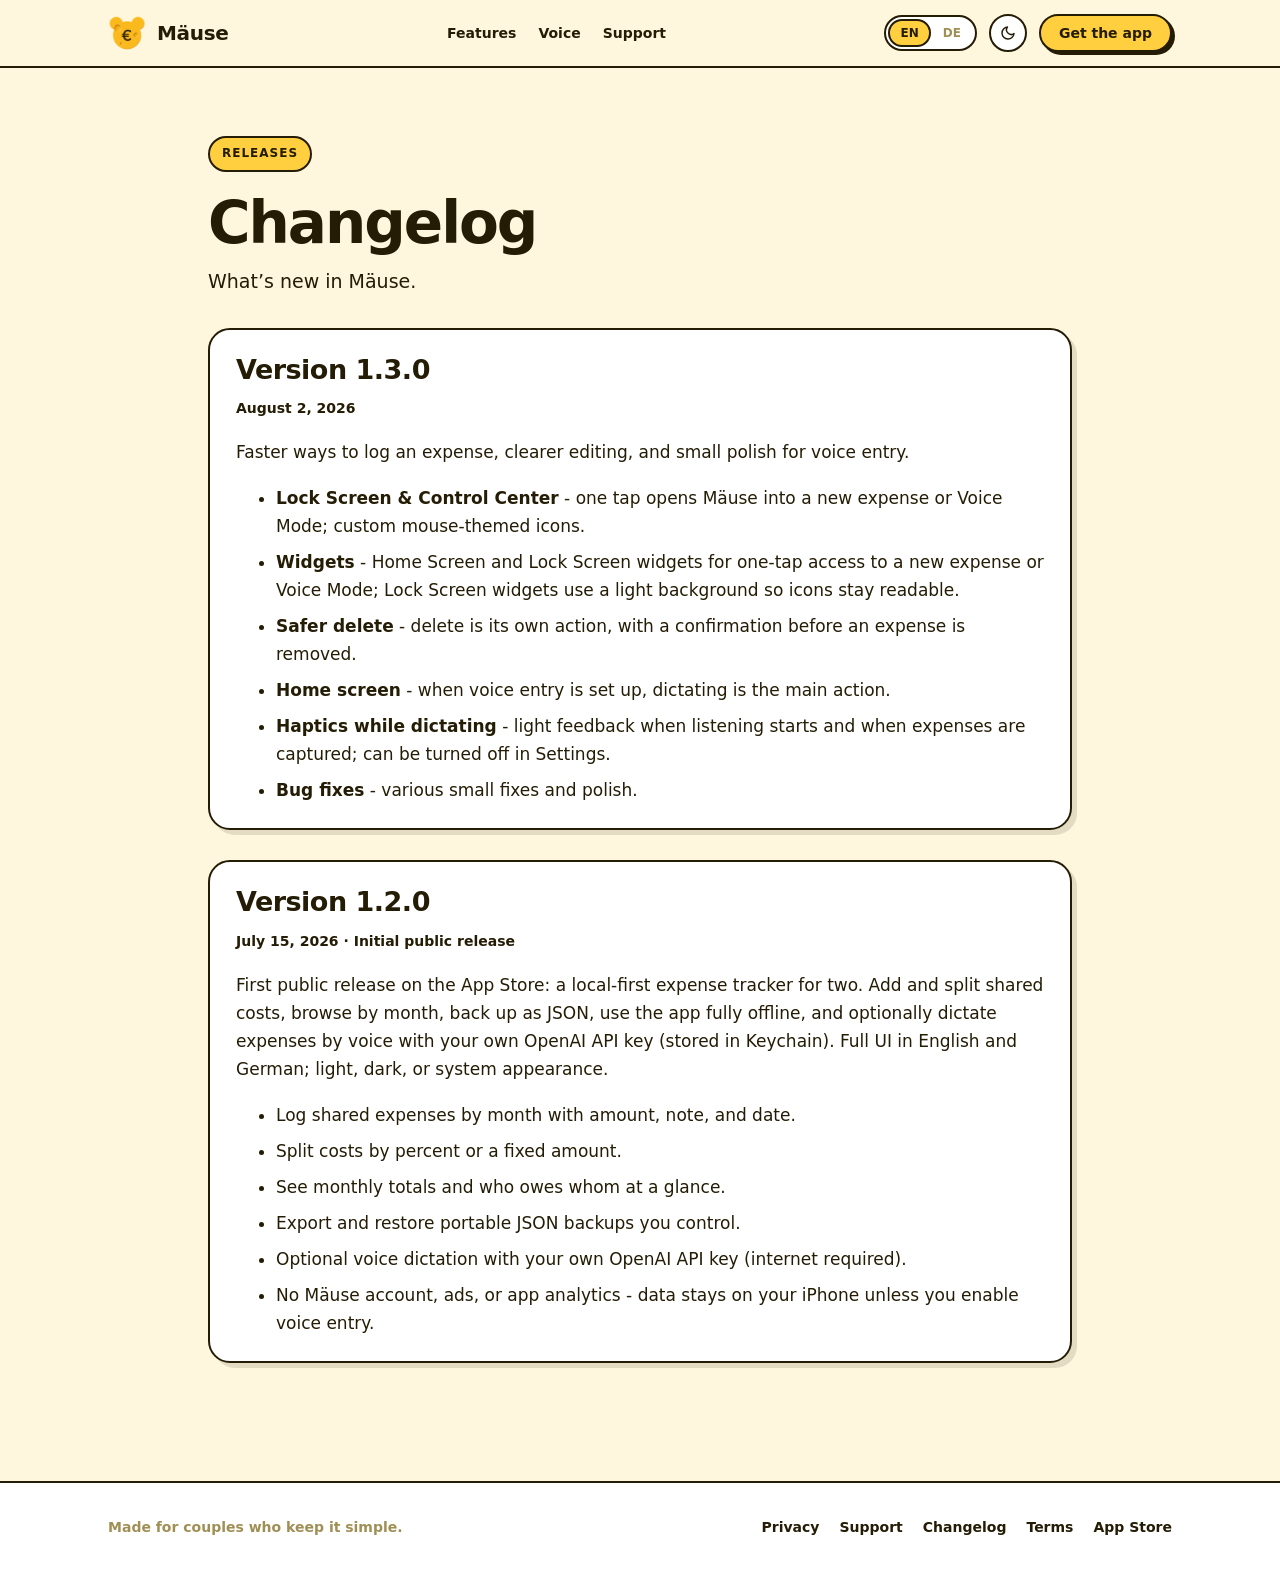
==== commit 182f02cc: "Merge pull request #8 from michaeldiestelberg/cursor/remove-github-source-refs-a607 Remove public Gi" ====
--- a/changelog.html
+++ b/changelog.html
@@ -29,9 +29,6 @@
         <a href="support.html" data-i18n="navSupport">Support</a>
       </nav>
       <div class="header-actions">
-        <a class="icon-btn" href="https://github.com/michaeldiestelberg/maeuse-ios" target="_blank" rel="noopener" aria-label="GitHub" data-link="github">
-          <svg width="17" height="17" viewBox="0 0 24 24" fill="currentColor" aria-hidden="true"><path d="M12 0C5.37 0 0 5.37 0 12c0 5.31 3.435 9.795 8.205 11.385.6.105.825-.255.825-.57 0-.285-.015-1.23-.015-2.235-3.015.555-3.795-.735-4.035-1.41-.135-.345-.72-1.41-1.23-1.695-.42-.225-1.02-.78-.015-.795.945-.015 1.62.87 1.845 1.23 1.08 1.815 2.805 1.305 3.495.99.105-.78.42-1.305.765-1.605-2.67-.3-5.46-1.335-5.46-5.925 0-1.305.465-2.385 1.23-3.225-.12-.3-.54-1.53.12-3.18 0 0 1.005-.315 3.3 1.23.96-.27 1.98-.405 3-.405s2.04.135 3 .405c2.295-1.56 3.3-1.23 3.3-1.23.66 1.65.24 2.88.12 3.18.765.84 1.23 1.905 1.23 3.225 0 4.605-2.805 5.625-5.475 5.925.435.375.81 1.095.81 2.22 0 1.605-.015 2.895-.015 3.3 0 .315.225.69.825.57A12.02 12.02 0 0 0 24 12c0-6.63-5.37-12-12-12z"/></svg>
-        </a>
         <div class="lang-switch" role="group" aria-label="Language">
           <button type="button" id="lang-en" aria-pressed="true">EN</button>
           <button type="button" id="lang-de" aria-pressed="false">DE</button>
@@ -119,7 +116,6 @@
     <div class="container footer-inner">
       <span class="footer-tag" data-i18n="footerTag">Made for couples who keep it simple.</span>
       <div class="footer-links">
-        <a href="https://github.com/michaeldiestelberg/maeuse-ios" target="_blank" rel="noopener" data-link="github">GitHub</a>
         <a href="privacy.html" data-i18n="footerPrivacy">Privacy</a>
         <a href="support.html" data-i18n="footerSupport">Support</a>
         <a href="changelog.html" data-i18n="footerChangelog">Changelog</a>
--- a/style.css
+++ b/style.css
@@ -654,42 +654,26 @@
   color: var(--text);
 }
 
-.app-tray { padding: 14px 16px 40px; display: flex; flex-direction: column; gap: 10px; flex: 1; justify-content: flex-end; }
+.app-tray { padding: 14px 16px 40px; display: flex; flex-direction: column; gap: 10px; }
 .app-tray-head {
   display: flex; align-items: center; justify-content: space-between;
   padding: 0 6px;
 }
-.app-tray-head .label { font-size: 13px; font-weight: 800; letter-spacing: 0; color: var(--text); }
+.app-tray-head .label { font-size: 11px; font-weight: 800; letter-spacing: 1.5px; color: var(--sub); }
 .app-tray-head .total { font-size: 12px; font-weight: 800; color: var(--rind); font-variant-numeric: tabular-nums; }
-.app-drafts { display: flex; flex-direction: column; gap: 8px; }
+.app-drafts { display: flex; gap: 10px; }
 .app-draft {
+  flex: 1;
   background: var(--card);
   border: 2.5px solid var(--border);
   border-radius: 18px;
   box-shadow: 4px 4px 0 var(--sh12);
-  padding: 12px 13px;
+  padding: 13px;
   display: flex; flex-direction: column; gap: 7px;
 }
-.app-draft-head { display: flex; align-items: center; gap: 8px; }
-.app-draft-head .desc { font-size: 13.5px; font-weight: 800; color: var(--text); min-width: 0; }
+.app-draft-head { display: flex; justify-content: space-between; align-items: flex-start; gap: 8px; }
+.app-draft-head .desc { font-size: 13.5px; font-weight: 800; color: var(--text); }
 .app-draft .amount { font-size: 19px; font-weight: 800; color: var(--text); font-variant-numeric: tabular-nums; }
-.app-draft-head .amount {
-  margin-left: auto;
-  font-size: 15px; font-weight: 800; color: var(--text); font-variant-numeric: tabular-nums;
-}
-.app-understood {
-  display: flex; align-items: center; justify-content: space-between;
-  background: var(--card);
-  border: 2px solid var(--border);
-  border-radius: 14px;
-  padding: 10px 14px;
-  font-size: 13px; font-weight: 800;
-  color: var(--text);
-  font-family: inherit;
-  width: 100%;
-  cursor: default;
-}
-.app-understood svg { color: var(--sub); flex-shrink: 0; }
 .app-draft-chips { display: flex; gap: 6px; }
 .app-draft-chips .pct {
   font-size: 10.5px; font-weight: 800; color: var(--ink);
@@ -726,7 +710,6 @@
 
 /* overlays + bottom sheets */
 .app-overlay { position: absolute; inset: 0; z-index: 40; }
-#md-overlay { z-index: 45; }
 .app-dim {
   position: absolute; inset: 0;
   background: var(--dim);
@@ -894,27 +877,24 @@
 .ed-confirm {
   position: absolute; inset: 0; z-index: 5;
   background: var(--dim);
-  display: flex; align-items: center; justify-content: center;
+  display: flex; align-items: flex-end; justify-content: center;
   padding: 18px;
   animation: mz-dim 0.2s ease;
 }
 .ed-confirm-card {
-  width: min(100%, 260px);
+  width: 100%;
   background: var(--card);
   border: 2.5px solid var(--border);
   border-radius: 22px;
   box-shadow: 4px 4px 0 var(--sh12);
   padding: 18px;
   display: flex; flex-direction: column; gap: 10px;
+  margin-bottom: 24px;
 }
 .ed-confirm-title {
   text-align: center;
   font-size: 15px; font-weight: 800; color: var(--text);
-  padding: 4px 0 2px;
-}
-.ed-confirm-msg {
-  text-align: center;
-  font-size: 12px; font-weight: 700; color: var(--sub);
+  padding: 4px 0 6px;
 }
 .ed-confirm-yes {
   height: 46px;
@@ -1009,66 +989,6 @@
   background: var(--yellow);
   border-color: var(--ink);
 }
-.st-provider-row {
-  display: flex; align-items: center; justify-content: space-between; gap: 10px;
-}
-.st-provider-meta { display: flex; flex-direction: column; align-items: flex-start; gap: 5px; min-width: 0; }
-.st-provider-name { font-size: 15px; font-weight: 800; color: var(--text); }
-.st-provider-badge {
-  display: inline-flex;
-  font-size: 10px; font-weight: 800;
-  background: var(--yellow);
-  border: 1.5px solid var(--ink);
-  border-radius: 99px;
-  padding: 2px 8px;
-  color: var(--ink);
-}
-.st-provider-badge.free { background: var(--chip); }
-.st-change {
-  font-size: 12px; font-weight: 800;
-  color: var(--ink);
-  background: var(--yellow);
-  border: 2px solid var(--ink);
-  border-radius: 99px;
-  padding: 6px 12px;
-  box-shadow: 2px 2px 0 var(--ink);
-  font-family: inherit;
-  flex-shrink: 0;
-}
-.st-provider-caption {
-  margin: 0;
-  font-size: 12px; font-weight: 700; color: var(--sub); line-height: 1.4;
-}
-.st-apple-ready {
-  margin: 0;
-  font-size: 13px; font-weight: 800; color: var(--text);
-}
-.st-mode-card {
-  text-align: left;
-  font-family: inherit;
-  background: var(--card);
-  border: 2.5px solid var(--border);
-  border-radius: 18px;
-  padding: 14px;
-  display: flex; flex-direction: column; gap: 8px;
-  color: inherit;
-  box-shadow: 3px 3px 0 var(--sh12);
-  cursor: pointer;
-}
-.st-mode-card.sel {
-  border-color: var(--ink);
-  background: color-mix(in srgb, var(--yellow) 22%, var(--card));
-}
-.st-mode-head { display: flex; align-items: center; justify-content: space-between; gap: 8px; }
-.st-mode-title { font-size: 14px; font-weight: 800; color: var(--text); }
-.st-mode-summary { font-size: 12px; font-weight: 700; color: var(--sub); line-height: 1.4; }
-.st-mode-points {
-  margin: 0;
-  padding-left: 16px;
-  font-size: 11px; font-weight: 700; color: var(--text);
-  line-height: 1.4;
-}
-.st-mode-points li + li { margin-top: 3px; }
 .st-key-row {
   display: flex; align-items: center; gap: 10px;
   background: var(--chip);
@@ -1256,62 +1176,6 @@
 .voice-step-text .t { font-size: 16px; font-weight: 800; }
 .voice-step-text .b { font-size: 13.5px; font-weight: 700; color: var(--sub); }
 .voice-note { margin: 0; font-size: 13.5px; font-weight: 700; color: var(--sub); line-height: 1.55; }
-.voice-compare {
-  display: flex;
-  flex-direction: column;
-  gap: 12px;
-}
-.voice-compare-grid {
-  display: grid;
-  grid-template-columns: 1fr 1fr;
-  gap: 12px;
-  align-items: stretch;
-}
-.voice-mode-card {
-  background: var(--card);
-  border: 2.5px solid var(--border);
-  border-radius: 18px;
-  padding: 14px 16px;
-  display: flex;
-  flex-direction: column;
-  gap: 8px;
-  box-shadow: 3px 3px 0 var(--sh12);
-}
-.voice-mode-head {
-  display: flex;
-  align-items: center;
-  justify-content: space-between;
-  gap: 8px;
-}
-.voice-mode-title {
-  font-size: 14px;
-  font-weight: 800;
-  color: var(--text);
-  line-height: 1.25;
-}
-.voice-mode-badge {
-  display: inline-flex;
-  flex-shrink: 0;
-  font-size: 10px;
-  font-weight: 800;
-  background: var(--yellow);
-  border: 1.5px solid var(--ink);
-  border-radius: 99px;
-  padding: 2px 8px;
-  color: var(--ink);
-}
-.voice-mode-points {
-  margin: 0;
-  padding-left: 16px;
-  font-size: 12.5px;
-  font-weight: 700;
-  color: var(--sub);
-  line-height: 1.45;
-}
-.voice-mode-points li + li { margin-top: 4px; }
-@media (max-width: 640px) {
-  .voice-compare-grid { grid-template-columns: 1fr; }
-}
 
 /* privacy */
 .privacy-inner {
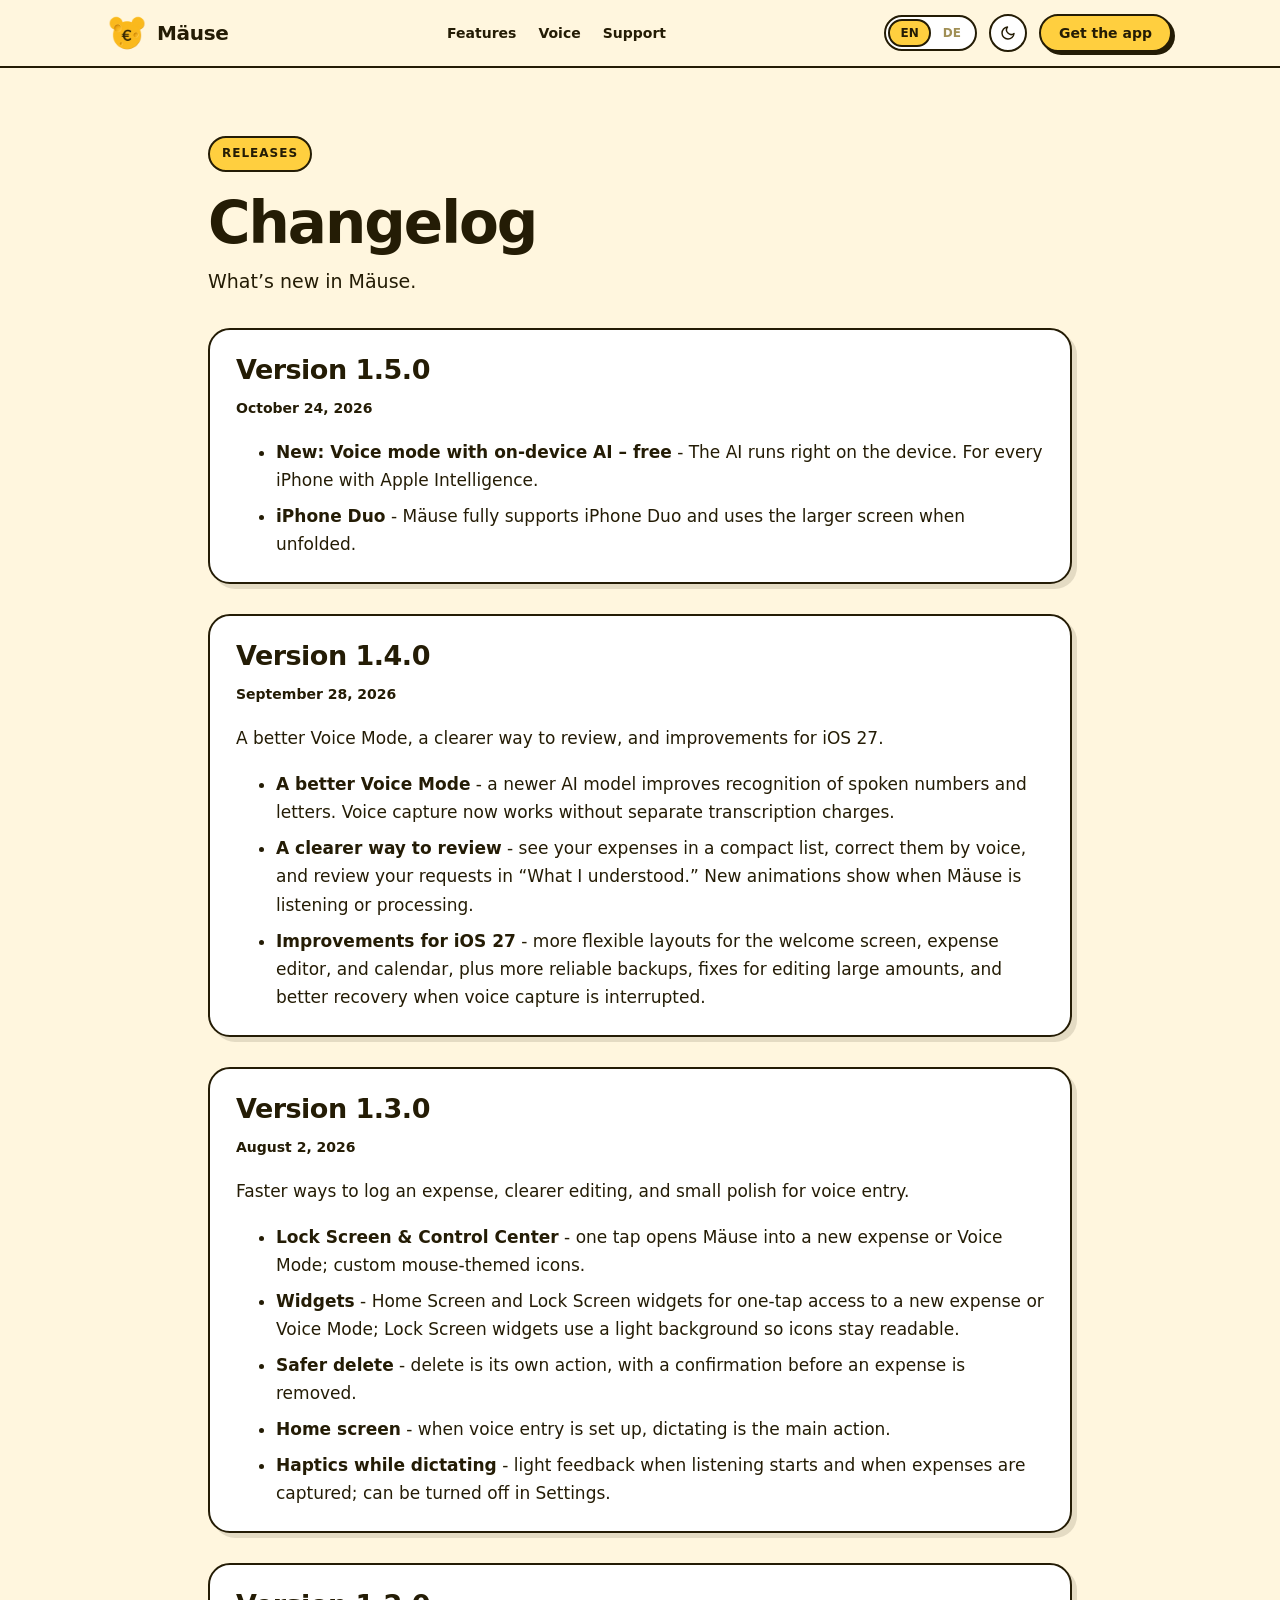
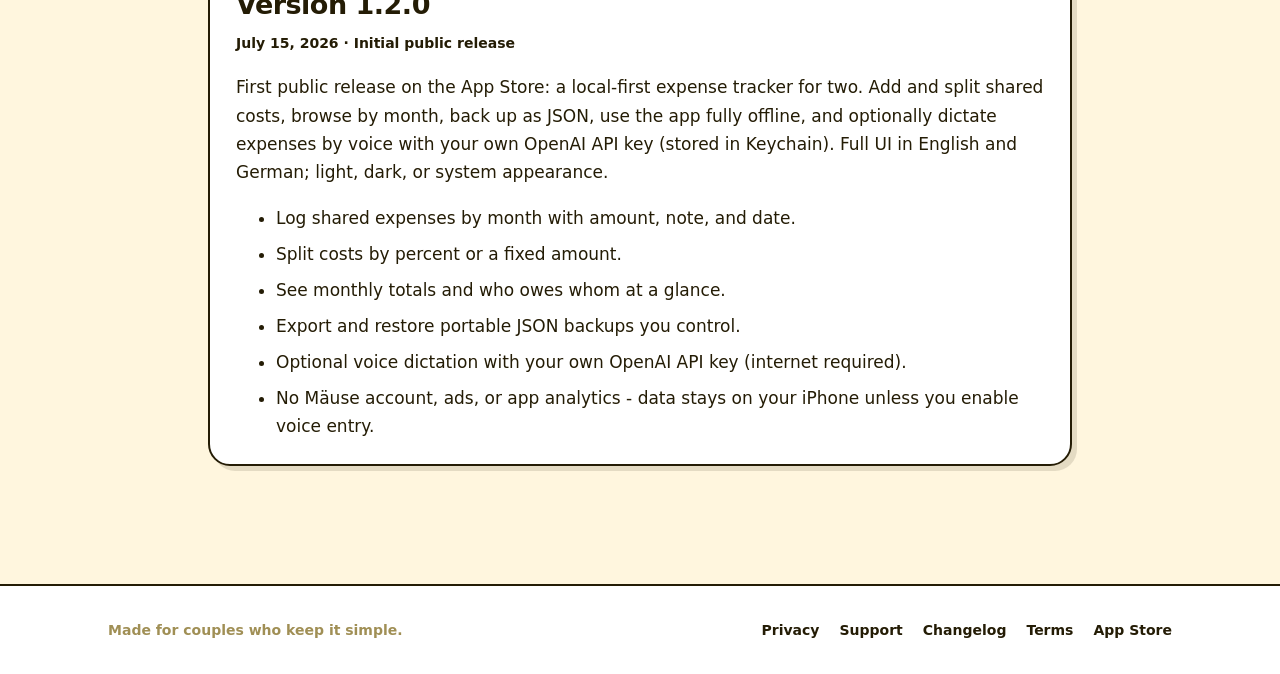
==== commit f2871c6c: "Merge pull request #5 from michaeldiestelberg/cursor/1.5.0-website-updates-bd48 Website updates for " ====
--- a/changelog.html
+++ b/changelog.html
@@ -49,6 +49,26 @@
       <p class="legal-lead">What’s new in Mäuse.</p>
 
       <section class="legal-card">
+        <h2>Version 1.5.0</h2>
+        <p class="legal-updated">October 24, 2026</p>
+        <ul>
+          <li><strong>New: Voice mode with on-device AI – free</strong> - The AI runs right on the device. For every iPhone with Apple Intelligence.</li>
+          <li><strong>iPhone Duo</strong> - Mäuse fully supports iPhone Duo and uses the larger screen when unfolded.</li>
+        </ul>
+      </section>
+
+      <section class="legal-card">
+        <h2>Version 1.4.0</h2>
+        <p class="legal-updated">September 28, 2026</p>
+        <p>A better Voice Mode, a clearer way to review, and improvements for iOS 27.</p>
+        <ul>
+          <li><strong>A better Voice Mode</strong> - a newer AI model improves recognition of spoken numbers and letters. Voice capture now works without separate transcription charges.</li>
+          <li><strong>A clearer way to review</strong> - see your expenses in a compact list, correct them by voice, and review your requests in “What I understood.” New animations show when Mäuse is listening or processing.</li>
+          <li><strong>Improvements for iOS 27</strong> - more flexible layouts for the welcome screen, expense editor, and calendar, plus more reliable backups, fixes for editing large amounts, and better recovery when voice capture is interrupted.</li>
+        </ul>
+      </section>
+
+      <section class="legal-card">
         <h2>Version 1.3.0</h2>
         <p class="legal-updated">August 2, 2026</p>
         <p>Faster ways to log an expense, clearer editing, and small polish for voice entry.</p>
@@ -58,7 +78,6 @@
           <li><strong>Safer delete</strong> - delete is its own action, with a confirmation before an expense is removed.</li>
           <li><strong>Home screen</strong> - when voice entry is set up, dictating is the main action.</li>
           <li><strong>Haptics while dictating</strong> - light feedback when listening starts and when expenses are captured; can be turned off in Settings.</li>
-          <li><strong>Bug fixes</strong> - various small fixes and polish.</li>
         </ul>
       </section>
 
@@ -83,6 +102,26 @@
       <p class="legal-lead">Was ist neu in Mäuse.</p>
 
       <section class="legal-card">
+        <h2>Version 1.5.0</h2>
+        <p class="legal-updated">24. Oktober 2026</p>
+        <ul>
+          <li><strong>Neu: Sprachmodus mit lokaler KI – kostenlos</strong> - Die KI läuft direkt auf dem Gerät. Für jedes iPhone mit Apple Intelligence.</li>
+          <li><strong>iPhone Duo</strong> - Mäuse unterstützt das iPhone Duo vollständig und nutzt aufgeklappt den größeren Bildschirm.</li>
+        </ul>
+      </section>
+
+      <section class="legal-card">
+        <h2>Version 1.4.0</h2>
+        <p class="legal-updated">28. September 2026</p>
+        <p>Ein besserer Sprachmodus, übersichtlichere Prüfung und Verbesserungen für iOS 27.</p>
+        <ul>
+          <li><strong>Ein besserer Sprachmodus</strong> - ein neueres KI-Modell erkennt gesprochene Zahlen und Buchstaben besser. Die Spracheingabe kommt jetzt ohne separate Transkriptionsgebühren aus.</li>
+          <li><strong>Ausgaben übersichtlicher prüfen</strong> - sieh deine Ausgaben in einer kompakten Liste, korrigiere sie per Sprache und prüfe deine Anfragen unter „So habe ich dich verstanden“. Neue Animationen zeigen, wann Mäuse zuhört oder eine Anfrage verarbeitet.</li>
+          <li><strong>Verbesserungen für iOS 27</strong> - flexiblere Ansichten für den Willkommensbildschirm, Ausgabeneditor und Kalender. Dazu kommen zuverlässigere Backups, Korrekturen beim Bearbeiten großer Beträge und eine bessere Wiederaufnahme nach Unterbrechungen der Spracheingabe.</li>
+        </ul>
+      </section>
+
+      <section class="legal-card">
         <h2>Version 1.3.0</h2>
         <p class="legal-updated">2. August 2026</p>
         <p>Schneller zur neuen Ausgabe, klareres Bearbeiten und ein paar Feinschliffe für die Spracheingabe.</p>
@@ -92,7 +131,6 @@
           <li><strong>Sicherer löschen</strong> - Löschen als eigene Aktion mit Rückfrage, bevor etwas entfernt wird.</li>
           <li><strong>Startbildschirm</strong> - ist die Spracheingabe eingerichtet, steht das Diktieren im Vordergrund.</li>
           <li><strong>Haptik beim Diktieren</strong> - spürbares Feedback beim Starten und beim Erfassen; in den Einstellungen abschaltbar.</li>
-          <li><strong>Fehlerbehebungen</strong> - diverse kleine Fixes und Feinschliff.</li>
         </ul>
       </section>
 
--- a/style.css
+++ b/style.css
@@ -654,26 +654,42 @@
   color: var(--text);
 }
 
-.app-tray { padding: 14px 16px 40px; display: flex; flex-direction: column; gap: 10px; }
+.app-tray { padding: 14px 16px 40px; display: flex; flex-direction: column; gap: 10px; flex: 1; justify-content: flex-end; }
 .app-tray-head {
   display: flex; align-items: center; justify-content: space-between;
   padding: 0 6px;
 }
-.app-tray-head .label { font-size: 11px; font-weight: 800; letter-spacing: 1.5px; color: var(--sub); }
+.app-tray-head .label { font-size: 13px; font-weight: 800; letter-spacing: 0; color: var(--text); }
 .app-tray-head .total { font-size: 12px; font-weight: 800; color: var(--rind); font-variant-numeric: tabular-nums; }
-.app-drafts { display: flex; gap: 10px; }
+.app-drafts { display: flex; flex-direction: column; gap: 8px; }
 .app-draft {
-  flex: 1;
   background: var(--card);
   border: 2.5px solid var(--border);
   border-radius: 18px;
   box-shadow: 4px 4px 0 var(--sh12);
-  padding: 13px;
+  padding: 12px 13px;
   display: flex; flex-direction: column; gap: 7px;
 }
-.app-draft-head { display: flex; justify-content: space-between; align-items: flex-start; gap: 8px; }
-.app-draft-head .desc { font-size: 13.5px; font-weight: 800; color: var(--text); }
+.app-draft-head { display: flex; align-items: center; gap: 8px; }
+.app-draft-head .desc { font-size: 13.5px; font-weight: 800; color: var(--text); min-width: 0; }
 .app-draft .amount { font-size: 19px; font-weight: 800; color: var(--text); font-variant-numeric: tabular-nums; }
+.app-draft-head .amount {
+  margin-left: auto;
+  font-size: 15px; font-weight: 800; color: var(--text); font-variant-numeric: tabular-nums;
+}
+.app-understood {
+  display: flex; align-items: center; justify-content: space-between;
+  background: var(--card);
+  border: 2px solid var(--border);
+  border-radius: 14px;
+  padding: 10px 14px;
+  font-size: 13px; font-weight: 800;
+  color: var(--text);
+  font-family: inherit;
+  width: 100%;
+  cursor: default;
+}
+.app-understood svg { color: var(--sub); flex-shrink: 0; }
 .app-draft-chips { display: flex; gap: 6px; }
 .app-draft-chips .pct {
   font-size: 10.5px; font-weight: 800; color: var(--ink);
@@ -710,6 +726,7 @@
 
 /* overlays + bottom sheets */
 .app-overlay { position: absolute; inset: 0; z-index: 40; }
+#md-overlay { z-index: 45; }
 .app-dim {
   position: absolute; inset: 0;
   background: var(--dim);
@@ -877,24 +894,27 @@
 .ed-confirm {
   position: absolute; inset: 0; z-index: 5;
   background: var(--dim);
-  display: flex; align-items: flex-end; justify-content: center;
+  display: flex; align-items: center; justify-content: center;
   padding: 18px;
   animation: mz-dim 0.2s ease;
 }
 .ed-confirm-card {
-  width: 100%;
+  width: min(100%, 260px);
   background: var(--card);
   border: 2.5px solid var(--border);
   border-radius: 22px;
   box-shadow: 4px 4px 0 var(--sh12);
   padding: 18px;
   display: flex; flex-direction: column; gap: 10px;
-  margin-bottom: 24px;
 }
 .ed-confirm-title {
   text-align: center;
   font-size: 15px; font-weight: 800; color: var(--text);
-  padding: 4px 0 6px;
+  padding: 4px 0 2px;
+}
+.ed-confirm-msg {
+  text-align: center;
+  font-size: 12px; font-weight: 700; color: var(--sub);
 }
 .ed-confirm-yes {
   height: 46px;
@@ -989,6 +1009,66 @@
   background: var(--yellow);
   border-color: var(--ink);
 }
+.st-provider-row {
+  display: flex; align-items: center; justify-content: space-between; gap: 10px;
+}
+.st-provider-meta { display: flex; flex-direction: column; align-items: flex-start; gap: 5px; min-width: 0; }
+.st-provider-name { font-size: 15px; font-weight: 800; color: var(--text); }
+.st-provider-badge {
+  display: inline-flex;
+  font-size: 10px; font-weight: 800;
+  background: var(--yellow);
+  border: 1.5px solid var(--ink);
+  border-radius: 99px;
+  padding: 2px 8px;
+  color: var(--ink);
+}
+.st-provider-badge.free { background: var(--chip); }
+.st-change {
+  font-size: 12px; font-weight: 800;
+  color: var(--ink);
+  background: var(--yellow);
+  border: 2px solid var(--ink);
+  border-radius: 99px;
+  padding: 6px 12px;
+  box-shadow: 2px 2px 0 var(--ink);
+  font-family: inherit;
+  flex-shrink: 0;
+}
+.st-provider-caption {
+  margin: 0;
+  font-size: 12px; font-weight: 700; color: var(--sub); line-height: 1.4;
+}
+.st-apple-ready {
+  margin: 0;
+  font-size: 13px; font-weight: 800; color: var(--text);
+}
+.st-mode-card {
+  text-align: left;
+  font-family: inherit;
+  background: var(--card);
+  border: 2.5px solid var(--border);
+  border-radius: 18px;
+  padding: 14px;
+  display: flex; flex-direction: column; gap: 8px;
+  color: inherit;
+  box-shadow: 3px 3px 0 var(--sh12);
+  cursor: pointer;
+}
+.st-mode-card.sel {
+  border-color: var(--ink);
+  background: color-mix(in srgb, var(--yellow) 22%, var(--card));
+}
+.st-mode-head { display: flex; align-items: center; justify-content: space-between; gap: 8px; }
+.st-mode-title { font-size: 14px; font-weight: 800; color: var(--text); }
+.st-mode-summary { font-size: 12px; font-weight: 700; color: var(--sub); line-height: 1.4; }
+.st-mode-points {
+  margin: 0;
+  padding-left: 16px;
+  font-size: 11px; font-weight: 700; color: var(--text);
+  line-height: 1.4;
+}
+.st-mode-points li + li { margin-top: 3px; }
 .st-key-row {
   display: flex; align-items: center; gap: 10px;
   background: var(--chip);
@@ -1176,6 +1256,62 @@
 .voice-step-text .t { font-size: 16px; font-weight: 800; }
 .voice-step-text .b { font-size: 13.5px; font-weight: 700; color: var(--sub); }
 .voice-note { margin: 0; font-size: 13.5px; font-weight: 700; color: var(--sub); line-height: 1.55; }
+.voice-compare {
+  display: flex;
+  flex-direction: column;
+  gap: 12px;
+}
+.voice-compare-grid {
+  display: grid;
+  grid-template-columns: 1fr 1fr;
+  gap: 12px;
+  align-items: stretch;
+}
+.voice-mode-card {
+  background: var(--card);
+  border: 2.5px solid var(--border);
+  border-radius: 18px;
+  padding: 14px 16px;
+  display: flex;
+  flex-direction: column;
+  gap: 8px;
+  box-shadow: 3px 3px 0 var(--sh12);
+}
+.voice-mode-head {
+  display: flex;
+  align-items: center;
+  justify-content: space-between;
+  gap: 8px;
+}
+.voice-mode-title {
+  font-size: 14px;
+  font-weight: 800;
+  color: var(--text);
+  line-height: 1.25;
+}
+.voice-mode-badge {
+  display: inline-flex;
+  flex-shrink: 0;
+  font-size: 10px;
+  font-weight: 800;
+  background: var(--yellow);
+  border: 1.5px solid var(--ink);
+  border-radius: 99px;
+  padding: 2px 8px;
+  color: var(--ink);
+}
+.voice-mode-points {
+  margin: 0;
+  padding-left: 16px;
+  font-size: 12.5px;
+  font-weight: 700;
+  color: var(--sub);
+  line-height: 1.45;
+}
+.voice-mode-points li + li { margin-top: 4px; }
+@media (max-width: 640px) {
+  .voice-compare-grid { grid-template-columns: 1fr; }
+}
 
 /* privacy */
 .privacy-inner {
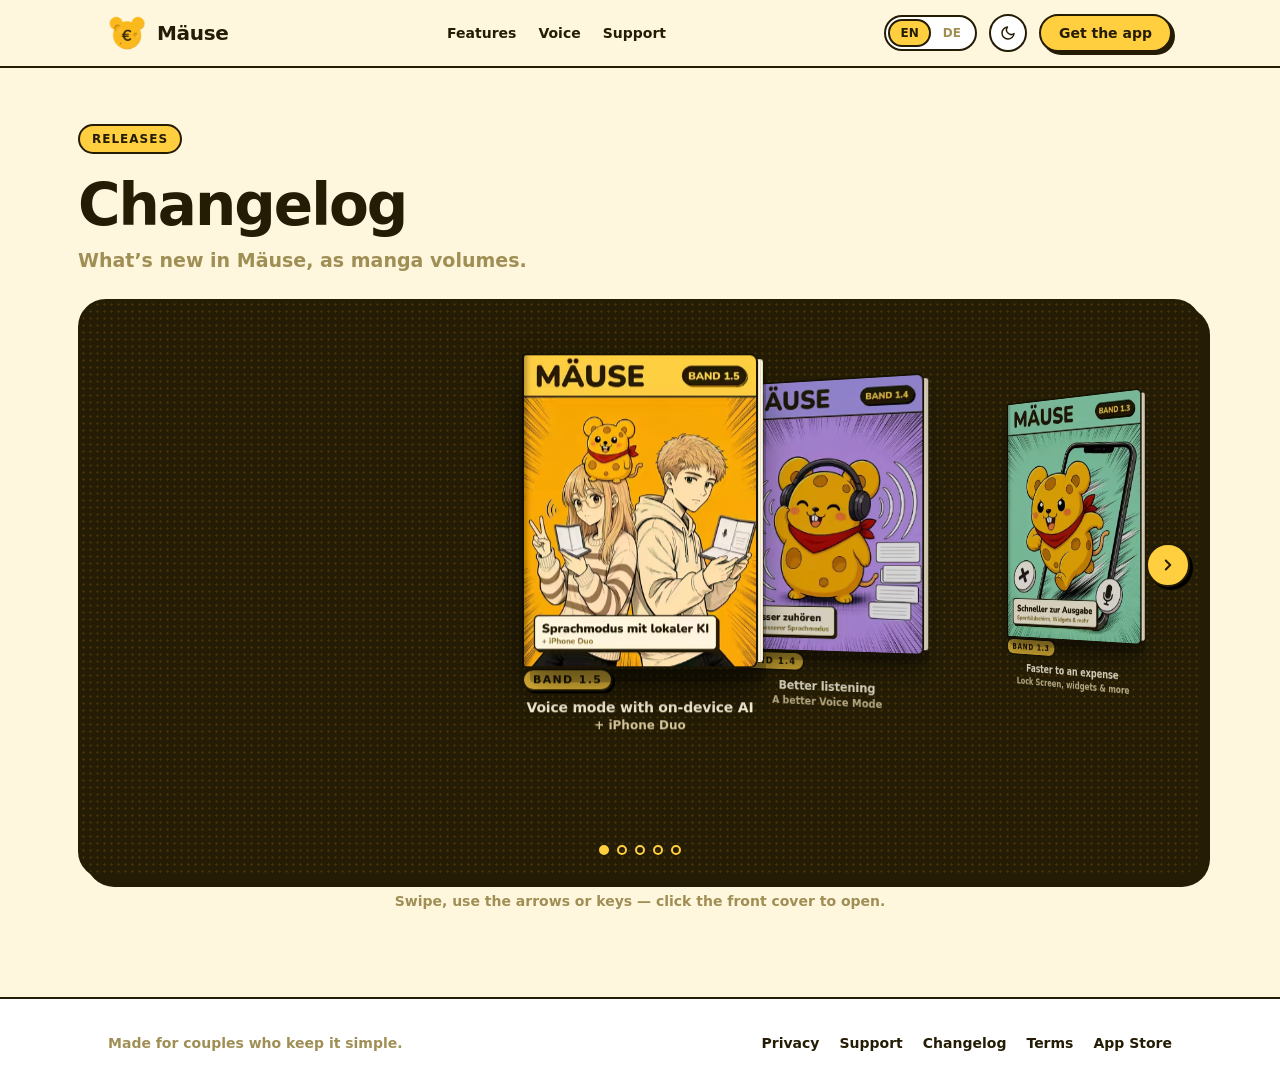
==== commit c6c2d327: "Merge pull request #7 from michaeldiestelberg/cursor/manga-changelog-gallery-a607 Rebuild the change" ====
--- a/changelog.html
+++ b/changelog.html
@@ -12,6 +12,7 @@
   <meta name="theme-color" content="#211A09" media="(prefers-color-scheme: dark)">
   <link rel="stylesheet" href="style.css">
   <link rel="stylesheet" href="legal.css">
+  <link rel="stylesheet" href="manga.css">
   <script>try { if (localStorage.getItem('maeuse-site-theme') === 'dark') document.documentElement.setAttribute('data-theme', 'dark'); } catch (e) {}</script>
   <script>window.va = window.va || function () { (window.vaq = window.vaq || []).push(arguments); };</script>
   <script defer src="/_vercel/insights/script.js"></script>
@@ -42,113 +43,451 @@
     </div>
   </header>
 
-  <main class="legal-main">
-    <article class="lang-en">
-      <span class="legal-kicker">RELEASES</span>
-      <h1>Changelog</h1>
-      <p class="legal-lead">What’s new in Mäuse.</p>
-
-      <section class="legal-card">
-        <h2>Version 1.5.0</h2>
-        <p class="legal-updated">October 24, 2026</p>
-        <ul>
-          <li><strong>New: Voice mode with on-device AI – free</strong> - The AI runs right on the device. For every iPhone with Apple Intelligence.</li>
-          <li><strong>iPhone Duo</strong> - Mäuse fully supports iPhone Duo and uses the larger screen when unfolded.</li>
-        </ul>
-      </section>
-
-      <section class="legal-card">
-        <h2>Version 1.4.0</h2>
-        <p class="legal-updated">September 28, 2026</p>
-        <p>A better Voice Mode, a clearer way to review, and improvements for iOS 27.</p>
-        <ul>
-          <li><strong>A better Voice Mode</strong> - a newer AI model improves recognition of spoken numbers and letters. Voice capture now works without separate transcription charges.</li>
-          <li><strong>A clearer way to review</strong> - see your expenses in a compact list, correct them by voice, and review your requests in “What I understood.” New animations show when Mäuse is listening or processing.</li>
-          <li><strong>Improvements for iOS 27</strong> - more flexible layouts for the welcome screen, expense editor, and calendar, plus more reliable backups, fixes for editing large amounts, and better recovery when voice capture is interrupted.</li>
-        </ul>
-      </section>
-
-      <section class="legal-card">
-        <h2>Version 1.3.0</h2>
-        <p class="legal-updated">August 2, 2026</p>
-        <p>Faster ways to log an expense, clearer editing, and small polish for voice entry.</p>
-        <ul>
-          <li><strong>Lock Screen &amp; Control Center</strong> - one tap opens Mäuse into a new expense or Voice Mode; custom mouse-themed icons.</li>
-          <li><strong>Widgets</strong> - Home Screen and Lock Screen widgets for one-tap access to a new expense or Voice Mode; Lock Screen widgets use a light background so icons stay readable.</li>
-          <li><strong>Safer delete</strong> - delete is its own action, with a confirmation before an expense is removed.</li>
-          <li><strong>Home screen</strong> - when voice entry is set up, dictating is the main action.</li>
-          <li><strong>Haptics while dictating</strong> - light feedback when listening starts and when expenses are captured; can be turned off in Settings.</li>
-        </ul>
-      </section>
-
-      <section class="legal-card">
-        <h2>Version 1.2.0</h2>
-        <p class="legal-updated">July 15, 2026 · Initial public release</p>
-        <p>First public release on the App Store: a local-first expense tracker for two. Add and split shared costs, browse by month, back up as JSON, use the app fully offline, and optionally dictate expenses by voice with your own OpenAI API key (stored in Keychain). Full UI in English and German; light, dark, or system appearance.</p>
-        <ul>
-          <li>Log shared expenses by month with amount, note, and date.</li>
-          <li>Split costs by percent or a fixed amount.</li>
-          <li>See monthly totals and who owes whom at a glance.</li>
-          <li>Export and restore portable JSON backups you control.</li>
-          <li>Optional voice dictation with your own OpenAI API key (internet required).</li>
-          <li>No Mäuse account, ads, or app analytics - data stays on your iPhone unless you enable voice entry.</li>
-        </ul>
-      </section>
-    </article>
-
-    <article class="lang-de" hidden>
-      <span class="legal-kicker">VERSIONEN</span>
-      <h1>Changelog</h1>
-      <p class="legal-lead">Was ist neu in Mäuse.</p>
-
-      <section class="legal-card">
-        <h2>Version 1.5.0</h2>
-        <p class="legal-updated">24. Oktober 2026</p>
-        <ul>
-          <li><strong>Neu: Sprachmodus mit lokaler KI – kostenlos</strong> - Die KI läuft direkt auf dem Gerät. Für jedes iPhone mit Apple Intelligence.</li>
-          <li><strong>iPhone Duo</strong> - Mäuse unterstützt das iPhone Duo vollständig und nutzt aufgeklappt den größeren Bildschirm.</li>
-        </ul>
-      </section>
-
-      <section class="legal-card">
-        <h2>Version 1.4.0</h2>
-        <p class="legal-updated">28. September 2026</p>
-        <p>Ein besserer Sprachmodus, übersichtlichere Prüfung und Verbesserungen für iOS 27.</p>
-        <ul>
-          <li><strong>Ein besserer Sprachmodus</strong> - ein neueres KI-Modell erkennt gesprochene Zahlen und Buchstaben besser. Die Spracheingabe kommt jetzt ohne separate Transkriptionsgebühren aus.</li>
-          <li><strong>Ausgaben übersichtlicher prüfen</strong> - sieh deine Ausgaben in einer kompakten Liste, korrigiere sie per Sprache und prüfe deine Anfragen unter „So habe ich dich verstanden“. Neue Animationen zeigen, wann Mäuse zuhört oder eine Anfrage verarbeitet.</li>
-          <li><strong>Verbesserungen für iOS 27</strong> - flexiblere Ansichten für den Willkommensbildschirm, Ausgabeneditor und Kalender. Dazu kommen zuverlässigere Backups, Korrekturen beim Bearbeiten großer Beträge und eine bessere Wiederaufnahme nach Unterbrechungen der Spracheingabe.</li>
-        </ul>
-      </section>
-
-      <section class="legal-card">
-        <h2>Version 1.3.0</h2>
-        <p class="legal-updated">2. August 2026</p>
-        <p>Schneller zur neuen Ausgabe, klareres Bearbeiten und ein paar Feinschliffe für die Spracheingabe.</p>
-        <ul>
-          <li><strong>Sperrbildschirm &amp; Kontrollzentrum</strong> - ein Tipp öffnet Mäuse direkt bei einer neuen Ausgabe oder beim Diktieren; eigene Maus-Icons.</li>
-          <li><strong>Widgets</strong> - auf dem Home- und Sperrbildschirm: mit einem Tipp schneller zur neuen Ausgabe oder zum Diktieren; leichter Hintergrund, damit die Icons lesbar bleiben.</li>
-          <li><strong>Sicherer löschen</strong> - Löschen als eigene Aktion mit Rückfrage, bevor etwas entfernt wird.</li>
-          <li><strong>Startbildschirm</strong> - ist die Spracheingabe eingerichtet, steht das Diktieren im Vordergrund.</li>
-          <li><strong>Haptik beim Diktieren</strong> - spürbares Feedback beim Starten und beim Erfassen; in den Einstellungen abschaltbar.</li>
-        </ul>
-      </section>
-
-      <section class="legal-card">
-        <h2>Version 1.2.0</h2>
-        <p class="legal-updated">15. Juli 2026 · Erster öffentlicher Release</p>
-        <p>Erste öffentliche Version im App Store: der Ausgaben-Tracker für dich und deine Maus. Gemeinsame Kosten erfassen und teilen, monatsweise browsen, als JSON sichern, offline nutzen - und optional per Sprache diktieren (dein OpenAI-Schlüssel, sicher im Schlüsselbund). Komplett auf Deutsch und Englisch; hell, dunkel oder System.</p>
-        <ul>
-          <li>Gemeinsame Ausgaben monatsweise erfassen: Betrag, Notiz und Datum.</li>
-          <li>Kosten teilen - nach Prozent oder festem Betrag.</li>
-          <li>Monatssummen und den Saldo zwischen euch auf einen Blick sehen.</li>
-          <li>Backups als JSON exportieren und wieder einspielen - du behältst die Kontrolle.</li>
-          <li>Optional Ausgaben diktieren mit deinem eigenen OpenAI-API-Schlüssel (braucht Internet).</li>
-          <li>Kein Mäuse-Konto, keine Werbung, keine Analytics in der App. Deine Daten bleiben auf dem iPhone - außer du schaltest die Spracheingabe ein.</li>
-        </ul>
-      </section>
-    </article>
+  <main class="manga-main">
+    <div class="manga-intro">
+      <span class="legal-kicker" data-i18n="mangaKicker">RELEASES</span>
+      <h1 data-i18n="mangaTitle">Changelog</h1>
+      <p class="legal-lead" data-i18n="mangaLead">What’s new in Mäuse, as manga volumes.</p>
+    </div>
+
+    <section class="manga-gallery" id="manga-gallery" aria-roledescription="carousel" data-i18n-aria="mangaGallery">
+      <p class="manga-live" aria-live="polite"></p>
+      <div class="manga-stage-frame">
+        <button type="button" class="manga-arrow manga-arrow-prev" data-i18n-aria="mangaPrev"><svg width="18" height="18" viewBox="0 0 24 24" fill="none" stroke="currentColor" stroke-width="2.6" stroke-linecap="round" stroke-linejoin="round" aria-hidden="true"><polyline points="15 18 9 12 15 6"/></svg></button>
+        <div class="manga-stage">
+
+          <article class="manga-volume" data-volume="v15" style="--cover:#FFCF3F">
+            <button type="button" class="manga-cover-btn" aria-current="false" data-i18n-aria="mangaRead">
+              <span class="manga-cover-3d">
+              <picture>
+                <source type="image/avif" srcset="assets/manga/v15/cover-360.avif 360w, assets/manga/v15/cover-720.avif 720w" sizes="(max-width: 760px) 52vw, 236px">
+                <source type="image/webp" srcset="assets/manga/v15/cover-360.webp 360w, assets/manga/v15/cover-720.webp 720w" sizes="(max-width: 760px) 52vw, 236px">
+                <img class="manga-cover-img" src="assets/manga/v15/cover-720.webp" width="720" height="960" alt="Cover of Mäuse volume 1.5: a couple stands back to back holding foldable phones, with the cheese mouse sitting on her head." data-alt-en="Cover of Mäuse volume 1.5: a couple stands back to back holding foldable phones, with the cheese mouse sitting on her head." data-alt-de="Cover von Mäuse Band 1.5: ein Paar steht Rücken an Rücken mit Klapphandys, die Käsemaus sitzt auf ihrem Kopf." decoding="async" fetchpriority="high">
+              </picture>
+              </span>
+              <span class="manga-card-meta">
+                <span class="manga-card-badge">Band 1.5</span>
+                <span class="manga-card-title"><span class="lang-en">Voice mode with on-device AI</span><span class="lang-de">Sprachmodus mit lokaler KI</span></span>
+                <span class="manga-card-sub"><span class="lang-en">+ iPhone Duo</span><span class="lang-de">+ iPhone Duo</span></span>
+              </span>
+            </button>
+            <div class="manga-spread">
+              <div class="manga-page manga-page-left">
+                <div class="manga-page-banner">
+                  <span><span class="lang-en">Volume 1.5 · Local &amp; unfolded</span><span class="lang-de">Band 1.5 · Lokal &amp; aufgeklappt</span></span>
+                  <span class="manga-page-date"><span class="lang-en">October 24, 2026</span><span class="lang-de">24. Oktober 2026</span></span>
+                </div>
+                <div class="manga-panels" data-count="3">
+                <figure class="manga-panel">
+                  <picture>
+                    <source type="image/avif" srcset="assets/manga/v15/panel-1-480.avif 480w, assets/manga/v15/panel-1-960.avif 960w" sizes="(max-width: 760px) 92vw, 38vw">
+                    <source type="image/webp" srcset="assets/manga/v15/panel-1-480.webp 480w, assets/manga/v15/panel-1-960.webp 960w" sizes="(max-width: 760px) 92vw, 38vw">
+                    <img src="assets/manga/v15/panel-1-960.webp" width="960" height="720" alt="Black-and-white comic panel. The couple sits at a candlelit dinner with the cheese mouse at the table. Caption: Abendessen, 48 €." data-alt-en="Black-and-white comic panel. The couple sits at a candlelit dinner with the cheese mouse at the table. Caption: Abendessen, 48 €." data-alt-de="Schwarzweiß-Comicpanel. Das Paar sitzt beim Abendessen bei Kerzenlicht, die Käsemaus am Tisch. Caption: Abendessen, 48 €." loading="lazy" decoding="async">
+                  </picture>
+                </figure>
+                <figure class="manga-panel">
+                  <picture>
+                    <source type="image/avif" srcset="assets/manga/v15/panel-2-480.avif 480w, assets/manga/v15/panel-2-960.avif 960w" sizes="(max-width: 760px) 92vw, 38vw">
+                    <source type="image/webp" srcset="assets/manga/v15/panel-2-480.webp 480w, assets/manga/v15/panel-2-960.webp 960w" sizes="(max-width: 760px) 92vw, 38vw">
+                    <img src="assets/manga/v15/panel-2-960.webp" width="960" height="720" alt="Comic panel. Hands hold an unfolded phone with a lock icon; the cheese mouse stands on it. Caption: Bleibt auf deinem iPhone." data-alt-en="Comic panel. Hands hold an unfolded phone with a lock icon; the cheese mouse stands on it. Caption: Bleibt auf deinem iPhone." data-alt-de="Comicpanel. Hände halten ein aufgeklapptes Handy mit Schloss-Symbol; die Käsemaus steht darauf. Caption: Bleibt auf deinem iPhone." loading="lazy" decoding="async">
+                  </picture>
+                </figure>
+                <figure class="manga-panel">
+                  <picture>
+                    <source type="image/avif" srcset="assets/manga/v15/panel-3-480.avif 480w, assets/manga/v15/panel-3-960.avif 960w" sizes="(max-width: 760px) 92vw, 38vw">
+                    <source type="image/webp" srcset="assets/manga/v15/panel-3-480.webp 480w, assets/manga/v15/panel-3-960.webp 960w" sizes="(max-width: 760px) 92vw, 38vw">
+                    <img src="assets/manga/v15/panel-3-960.webp" width="960" height="720" alt="Comic panel. He holds an unfolded phone that uses the larger screen. Caption: Aufgeklappt: mehr Platz." data-alt-en="Comic panel. He holds an unfolded phone that uses the larger screen. Caption: Aufgeklappt: mehr Platz." data-alt-de="Comicpanel. Er hält ein aufgeklapptes Handy, das den größeren Bildschirm nutzt. Caption: Aufgeklappt: mehr Platz." loading="lazy" decoding="async">
+                  </picture>
+                </figure>
+                </div>
+                <div class="manga-page-num"><span class="lang-en">2 · Mäuse · Volume 1.5</span><span class="lang-de">2 · Mäuse · Band 1.5</span></div>
+              </div>
+              <div class="manga-page manga-page-right">
+                <div class="manga-inhalt-brand">
+                  <img src="assets/coin-mouse.png" alt="" width="36" height="36">
+                  <div>
+                    <h2>Version 1.5.0</h2>
+                    <span>Band 1.5</span>
+                  </div>
+                </div>
+                <p class="manga-inhalt-heading" data-i18n="mangaContents">CONTENTS</p>
+                <ol class="manga-toc">
+                    <li>
+                      <span class="n" aria-hidden="true">01</span>
+                      <h3><span class="lang-en">Voice mode with on-device AI – free</span><span class="lang-de">Sprachmodus mit lokaler KI – kostenlos</span></h3>
+                      <p><span class="lang-en">For every iPhone with Apple Intelligence. The AI runs on your iPhone – nothing leaves the device.</span><span class="lang-de">Für jedes iPhone mit Apple Intelligence. Die KI läuft auf deinem iPhone – nichts verlässt das Gerät.</span></p>
+                    </li>
+                    <li>
+                      <span class="n" aria-hidden="true">02</span>
+                      <h3><span class="lang-en">iPhone Duo</span><span class="lang-de">iPhone Duo</span></h3>
+                      <p><span class="lang-en">Full support: unfolded, Mäuse uses the larger screen.</span><span class="lang-de">Volle Unterstützung: Aufgeklappt nutzt Mäuse den größeren Bildschirm.</span></p>
+                    </li>
+                </ol>
+                <div class="manga-dots-deco" aria-hidden="true"></div>
+                <p class="manga-stamp" data-i18n="mangaContinued">To be continued …</p>
+                <div class="manga-page-num" style="text-align:right"><span class="lang-en">3 · Contents</span><span class="lang-de">3 · Inhalt</span></div>
+              </div>
+            </div>
+          </article>
+
+          <article class="manga-volume" data-volume="v14" style="--cover:#A99BF0">
+            <button type="button" class="manga-cover-btn" aria-current="false" data-i18n-aria="mangaRead">
+              <span class="manga-cover-3d">
+              <picture>
+                <source type="image/avif" srcset="assets/manga/v14/cover-360.avif 360w, assets/manga/v14/cover-720.avif 720w" sizes="(max-width: 760px) 52vw, 236px">
+                <source type="image/webp" srcset="assets/manga/v14/cover-360.webp 360w, assets/manga/v14/cover-720.webp 720w" sizes="(max-width: 760px) 52vw, 236px">
+                <img class="manga-cover-img" src="assets/manga/v14/cover-720.webp" width="720" height="960" alt="Cover of Mäuse volume 1.4: the cheese mouse wears headphones, with sound waves turning into stacked expense cards." data-alt-en="Cover of Mäuse volume 1.4: the cheese mouse wears headphones, with sound waves turning into stacked expense cards." data-alt-de="Cover von Mäuse Band 1.4: die Käsemaus trägt Kopfhörer, Schallwellen werden zu gestapelten Ausgabenkarten." decoding="async" loading="lazy">
+              </picture>
+              </span>
+              <span class="manga-card-meta">
+                <span class="manga-card-badge">Band 1.4</span>
+                <span class="manga-card-title"><span class="lang-en">Better listening</span><span class="lang-de">Besser zuhören</span></span>
+                <span class="manga-card-sub"><span class="lang-en">A better Voice Mode</span><span class="lang-de">Ein besserer Sprachmodus</span></span>
+              </span>
+            </button>
+            <div class="manga-spread">
+              <div class="manga-page manga-page-left">
+                <div class="manga-page-banner">
+                  <span><span class="lang-en">Volume 1.4 · Better listening</span><span class="lang-de">Band 1.4 · Besser zuhören</span></span>
+                  <span class="manga-page-date"><span class="lang-en">28 September 2026</span><span class="lang-de">28. September 2026</span></span>
+                </div>
+                <div class="manga-panels" data-count="4">
+                <figure class="manga-panel">
+                  <picture>
+                    <source type="image/avif" srcset="assets/manga/v14/panel-1-480.avif 480w, assets/manga/v14/panel-1-960.avif 960w" sizes="(max-width: 760px) 92vw, 38vw">
+                    <source type="image/webp" srcset="assets/manga/v14/panel-1-480.webp 480w, assets/manga/v14/panel-1-960.webp 960w" sizes="(max-width: 760px) 92vw, 38vw">
+                    <img src="assets/manga/v14/panel-1-960.webp" width="960" height="720" alt="Comic panel. She speaks a price; the numbers fly cleanly onto a card. Caption: Versteht Zahlen besser." data-alt-en="Comic panel. She speaks a price; the numbers fly cleanly onto a card. Caption: Versteht Zahlen besser." data-alt-de="Comicpanel. Sie spricht einen Preis; die Zahlen fliegen sauber auf eine Karte. Caption: Versteht Zahlen besser." loading="lazy" decoding="async">
+                  </picture>
+                </figure>
+                <figure class="manga-panel">
+                  <picture>
+                    <source type="image/avif" srcset="assets/manga/v14/panel-2-480.avif 480w, assets/manga/v14/panel-2-960.avif 960w" sizes="(max-width: 760px) 92vw, 38vw">
+                    <source type="image/webp" srcset="assets/manga/v14/panel-2-480.webp 480w, assets/manga/v14/panel-2-960.webp 960w" sizes="(max-width: 760px) 92vw, 38vw">
+                    <img src="assets/manga/v14/panel-2-960.webp" width="960" height="720" alt="Comic panel. The cheese mouse points at a compact list; one card is highlighted. Caption: Korrektur? Sofort markiert." data-alt-en="Comic panel. The cheese mouse points at a compact list; one card is highlighted. Caption: Korrektur? Sofort markiert." data-alt-de="Comicpanel. Die Käsemaus zeigt auf eine kompakte Liste; eine Karte ist markiert. Caption: Korrektur? Sofort markiert." loading="lazy" decoding="async">
+                  </picture>
+                </figure>
+                <figure class="manga-panel">
+                  <picture>
+                    <source type="image/avif" srcset="assets/manga/v14/panel-3-480.avif 480w, assets/manga/v14/panel-3-960.avif 960w" sizes="(max-width: 760px) 92vw, 38vw">
+                    <source type="image/webp" srcset="assets/manga/v14/panel-3-480.webp 480w, assets/manga/v14/panel-3-960.webp 960w" sizes="(max-width: 760px) 92vw, 38vw">
+                    <img src="assets/manga/v14/panel-3-960.webp" width="960" height="720" alt="Comic panel. The cheese mouse writes in a notebook under a chain of speech bubbles. Caption: So habe ich dich verstanden." data-alt-en="Comic panel. The cheese mouse writes in a notebook under a chain of speech bubbles. Caption: So habe ich dich verstanden." data-alt-de="Comicpanel. Die Käsemaus schreibt in ein Heft unter einer Kette von Sprechblasen. Caption: So habe ich dich verstanden." loading="lazy" decoding="async">
+                  </picture>
+                </figure>
+                <figure class="manga-panel">
+                  <picture>
+                    <source type="image/avif" srcset="assets/manga/v14/panel-4-480.avif 480w, assets/manga/v14/panel-4-960.avif 960w" sizes="(max-width: 760px) 92vw, 38vw">
+                    <source type="image/webp" srcset="assets/manga/v14/panel-4-480.webp 480w, assets/manga/v14/panel-4-960.webp 960w" sizes="(max-width: 760px) 92vw, 38vw">
+                    <img src="assets/manga/v14/panel-4-960.webp" width="960" height="720" alt="Comic panel. Cheese crumbs orbit the thinking mouse. Caption: Mäuse denkt mit." data-alt-en="Comic panel. Cheese crumbs orbit the thinking mouse. Caption: Mäuse denkt mit." data-alt-de="Comicpanel. Käsekrümel kreisen um die nachdenkliche Maus. Caption: Mäuse denkt mit." loading="lazy" decoding="async">
+                  </picture>
+                </figure>
+                </div>
+                <div class="manga-page-num"><span class="lang-en">2 · Mäuse · Volume 1.4</span><span class="lang-de">2 · Mäuse · Band 1.4</span></div>
+              </div>
+              <div class="manga-page manga-page-right">
+                <div class="manga-inhalt-brand">
+                  <img src="assets/coin-mouse.png" alt="" width="36" height="36">
+                  <div>
+                    <h2>Version 1.4.0</h2>
+                    <span>Band 1.4</span>
+                  </div>
+                </div>
+                <p class="manga-inhalt-heading" data-i18n="mangaContents">CONTENTS</p>
+                <ol class="manga-toc">
+                    <li>
+                      <span class="n" aria-hidden="true">01</span>
+                      <h3><span class="lang-en">A better Voice Mode</span><span class="lang-de">Ein besserer Sprachmodus</span></h3>
+                      <p><span class="lang-en">A newer AI model recognizes spoken numbers and letters more accurately.</span><span class="lang-de">Ein neueres KI-Modell erkennt gesprochene Zahlen und Buchstaben besser.</span></p>
+                    </li>
+                    <li>
+                      <span class="n" aria-hidden="true">02</span>
+                      <h3><span class="lang-en">Review expenses more clearly</span><span class="lang-de">Ausgaben übersichtlicher prüfen</span></h3>
+                      <p><span class="lang-en">A compact list; spoken corrections are highlighted right away.</span><span class="lang-de">Eine kompakte Liste; Korrekturen per Sprache werden direkt markiert.</span></p>
+                    </li>
+                    <li>
+                      <span class="n" aria-hidden="true">03</span>
+                      <h3><span class="lang-en">“What I understood”</span><span class="lang-de">„So habe ich dich verstanden“</span></h3>
+                      <p><span class="lang-en">See how Mäuse understood your requests – in order.</span><span class="lang-de">Sieh nach, wie Mäuse deine Anfragen verstanden hat – der Reihe nach.</span></p>
+                    </li>
+                    <li>
+                      <span class="n" aria-hidden="true">04</span>
+                      <h3><span class="lang-en">New animations</span><span class="lang-de">Neue Animationen</span></h3>
+                      <p><span class="lang-en">Mäuse shows when it is listening and when it is thinking.</span><span class="lang-de">Mäuse zeigt, wann es zuhört und wann es nachdenkt.</span></p>
+                    </li>
+                </ol>
+                <div class="manga-dots-deco" aria-hidden="true"></div>
+                <p class="manga-stamp" data-i18n="mangaContinued">To be continued …</p>
+                <div class="manga-page-num" style="text-align:right"><span class="lang-en">3 · Contents</span><span class="lang-de">3 · Inhalt</span></div>
+              </div>
+            </div>
+          </article>
+
+          <article class="manga-volume" data-volume="v13" style="--cover:#8FD9B6">
+            <button type="button" class="manga-cover-btn" aria-current="false" data-i18n-aria="mangaRead">
+              <span class="manga-cover-3d">
+              <picture>
+                <source type="image/avif" srcset="assets/manga/v13/cover-360.avif 360w, assets/manga/v13/cover-720.avif 720w" sizes="(max-width: 760px) 52vw, 236px">
+                <source type="image/webp" srcset="assets/manga/v13/cover-360.webp 360w, assets/manga/v13/cover-720.webp 720w" sizes="(max-width: 760px) 52vw, 236px">
+                <img class="manga-cover-img" src="assets/manga/v13/cover-720.webp" width="720" height="960" alt="Cover of Mäuse volume 1.3: the cheese mouse dashes out of a phone, with plus and microphone buttons flying along." data-alt-en="Cover of Mäuse volume 1.3: the cheese mouse dashes out of a phone, with plus and microphone buttons flying along." data-alt-de="Cover von Mäuse Band 1.3: die Käsemaus sprintet aus einem Handy, Plus- und Mikrofon-Tasten fliegen mit." decoding="async" loading="lazy">
+              </picture>
+              </span>
+              <span class="manga-card-meta">
+                <span class="manga-card-badge">Band 1.3</span>
+                <span class="manga-card-title"><span class="lang-en">Faster to an expense</span><span class="lang-de">Schneller zur Ausgabe</span></span>
+                <span class="manga-card-sub"><span class="lang-en">Lock Screen, widgets &amp; more</span><span class="lang-de">Sperrbildschirm, Widgets &amp; mehr</span></span>
+              </span>
+            </button>
+            <div class="manga-spread">
+              <div class="manga-page manga-page-left">
+                <div class="manga-page-banner">
+                  <span><span class="lang-en">Volume 1.3 · Faster</span><span class="lang-de">Band 1.3 · Schneller</span></span>
+                  <span class="manga-page-date"><span class="lang-en">2 August 2026</span><span class="lang-de">2. August 2026</span></span>
+                </div>
+                <div class="manga-panels" data-count="4">
+                <figure class="manga-panel">
+                  <picture>
+                    <source type="image/avif" srcset="assets/manga/v13/panel-1-480.avif 480w, assets/manga/v13/panel-1-960.avif 960w" sizes="(max-width: 760px) 92vw, 38vw">
+                    <source type="image/webp" srcset="assets/manga/v13/panel-1-480.webp 480w, assets/manga/v13/panel-1-960.webp 960w" sizes="(max-width: 760px) 92vw, 38vw">
+                    <img src="assets/manga/v13/panel-1-960.webp" width="960" height="720" alt="Comic panel. He arrives with pizza boxes and taps a mouse icon on the Lock Screen; Mäuse opens. Caption: Hände voll? Ein Tipp – und Mäuse ist offen." data-alt-en="Comic panel. He arrives with pizza boxes and taps a mouse icon on the Lock Screen; Mäuse opens. Caption: Hände voll? Ein Tipp – und Mäuse ist offen." data-alt-de="Comicpanel. Er kommt mit Pizzakartons und tippt am Sperrbildschirm auf das Maus-Icon; Mäuse öffnet sich. Caption: Hände voll? Ein Tipp – und Mäuse ist offen." loading="lazy" decoding="async">
+                  </picture>
+                </figure>
+                <figure class="manga-panel">
+                  <picture>
+                    <source type="image/avif" srcset="assets/manga/v13/panel-2-480.avif 480w, assets/manga/v13/panel-2-960.avif 960w" sizes="(max-width: 760px) 92vw, 38vw">
+                    <source type="image/webp" srcset="assets/manga/v13/panel-2-480.webp 480w, assets/manga/v13/panel-2-960.webp 960w" sizes="(max-width: 760px) 92vw, 38vw">
+                    <img src="assets/manga/v13/panel-2-960.webp" width="960" height="720" alt="Comic panel. She sits on the sofa and opens Mäuse from a Home Screen widget. Caption: Per Widget schnell in die App … und wie viel war die Pizza?" data-alt-en="Comic panel. She sits on the sofa and opens Mäuse from a Home Screen widget. Caption: Per Widget schnell in die App … und wie viel war die Pizza?" data-alt-de="Comicpanel. Sie sitzt auf dem Sofa und öffnet Mäuse über ein Widget. Caption: Per Widget schnell in die App … und wie viel war die Pizza?" loading="lazy" decoding="async">
+                  </picture>
+                </figure>
+                <figure class="manga-panel">
+                  <picture>
+                    <source type="image/avif" srcset="assets/manga/v13/panel-3-480.avif 480w, assets/manga/v13/panel-3-960.avif 960w" sizes="(max-width: 760px) 92vw, 38vw">
+                    <source type="image/webp" srcset="assets/manga/v13/panel-3-480.webp 480w, assets/manga/v13/panel-3-960.webp 960w" sizes="(max-width: 760px) 92vw, 38vw">
+                    <img src="assets/manga/v13/panel-3-960.webp" width="960" height="720" alt="Comic panel. She taps the microphone control on the Lock Screen; Mäuse opens into Voice Mode. Caption: Mikro-Tipp am Sperrbildschirm – Mäuse öffnet direkt zum Diktieren." data-alt-en="Comic panel. She taps the microphone control on the Lock Screen; Mäuse opens into Voice Mode. Caption: Mikro-Tipp am Sperrbildschirm – Mäuse öffnet direkt zum Diktieren." data-alt-de="Comicpanel. Sie tippt am Sperrbildschirm auf das Mikro-Steuerelement; Mäuse öffnet den Diktiermodus. Caption: Mikro-Tipp am Sperrbildschirm – Mäuse öffnet direkt zum Diktieren." loading="lazy" decoding="async">
+                  </picture>
+                </figure>
+                <figure class="manga-panel">
+                  <picture>
+                    <source type="image/avif" srcset="assets/manga/v13/panel-4-480.avif 480w, assets/manga/v13/panel-4-960.avif 960w" sizes="(max-width: 760px) 92vw, 38vw">
+                    <source type="image/webp" srcset="assets/manga/v13/panel-4-480.webp 480w, assets/manga/v13/panel-4-960.webp 960w" sizes="(max-width: 760px) 92vw, 38vw">
+                    <img src="assets/manga/v13/panel-4-960.webp" width="960" height="720" alt="Comic panel. The couple sits on the sofa with pizza; the phone buzzes as the expense is captured. Caption: Bzzz – erfasst!" data-alt-en="Comic panel. The couple sits on the sofa with pizza; the phone buzzes as the expense is captured. Caption: Bzzz – erfasst!" data-alt-de="Comicpanel. Das Paar sitzt mit Pizza auf dem Sofa; das Handy summt, wenn die Ausgabe erfasst wird. Caption: Bzzz – erfasst!" loading="lazy" decoding="async">
+                  </picture>
+                </figure>
+                </div>
+                <div class="manga-page-num"><span class="lang-en">2 · Mäuse · Volume 1.3</span><span class="lang-de">2 · Mäuse · Band 1.3</span></div>
+              </div>
+              <div class="manga-page manga-page-right">
+                <div class="manga-inhalt-brand">
+                  <img src="assets/coin-mouse.png" alt="" width="36" height="36">
+                  <div>
+                    <h2>Version 1.3.0</h2>
+                    <span>Band 1.3</span>
+                  </div>
+                </div>
+                <p class="manga-inhalt-heading" data-i18n="mangaContents">CONTENTS</p>
+                <ol class="manga-toc">
+                    <li>
+                      <span class="n" aria-hidden="true">01</span>
+                      <h3><span class="lang-en">Lock Screen &amp; Control Center</span><span class="lang-de">Sperrbildschirm &amp; Kontrollzentrum</span></h3>
+                      <p><span class="lang-en">One tap opens Mäuse straight into a new expense or Voice Mode – with custom mouse icons.</span><span class="lang-de">Ein Tipp öffnet Mäuse direkt bei einer neuen Ausgabe oder beim Diktieren – mit eigenen Maus-Icons.</span></p>
+                    </li>
+                    <li>
+                      <span class="n" aria-hidden="true">02</span>
+                      <h3><span class="lang-en">Widgets</span><span class="lang-de">Widgets</span></h3>
+                      <p><span class="lang-en">For Home Screen and Lock Screen: one tap gets you faster to a new expense or dictation.</span><span class="lang-de">Für Home- und Sperrbildschirm: mit einem Tipp schneller zur neuen Ausgabe oder zum Diktieren.</span></p>
+                    </li>
+                    <li>
+                      <span class="n" aria-hidden="true">03</span>
+                      <h3><span class="lang-en">Haptics while dictating</span><span class="lang-de">Haptik beim Diktieren</span></h3>
+                      <p><span class="lang-en">Tactile feedback when Mäuse is listening and when expenses are captured – can be turned off in Settings.</span><span class="lang-de">Spürbares Feedback, wenn Mäuse zuhört und wenn Ausgaben erfasst werden – in den Einstellungen abschaltbar.</span></p>
+                    </li>
+                </ol>
+                <div class="manga-dots-deco" aria-hidden="true"></div>
+                <p class="manga-stamp" data-i18n="mangaContinued">To be continued …</p>
+                <div class="manga-page-num" style="text-align:right"><span class="lang-en">3 · Contents</span><span class="lang-de">3 · Inhalt</span></div>
+              </div>
+            </div>
+          </article>
+
+          <article class="manga-volume" data-volume="v12" style="--cover:#E8603C">
+            <button type="button" class="manga-cover-btn" aria-current="false" data-i18n-aria="mangaRead">
+              <span class="manga-cover-3d">
+              <picture>
+                <source type="image/avif" srcset="assets/manga/v12/cover-360.avif 360w, assets/manga/v12/cover-720.avif 720w" sizes="(max-width: 760px) 52vw, 236px">
+                <source type="image/webp" srcset="assets/manga/v12/cover-360.webp 360w, assets/manga/v12/cover-720.webp 720w" sizes="(max-width: 760px) 52vw, 236px">
+                <img class="manga-cover-img" src="assets/manga/v12/cover-720.webp" width="720" height="960" alt="Cover of Mäuse volume 1.2: the cheese mouse leaps out of a phone while the couple looks on." data-alt-en="Cover of Mäuse volume 1.2: the cheese mouse leaps out of a phone while the couple looks on." data-alt-de="Cover von Mäuse Band 1.2: die Käsemaus springt aus einem Handy, das Paar schaut zu." decoding="async" loading="lazy">
+              </picture>
+              </span>
+              <span class="manga-card-meta">
+                <span class="manga-card-badge">Band 1.2</span>
+                <span class="manga-card-title"><span class="lang-en">The debut</span><span class="lang-de">Das Debüt</span></span>
+                <span class="manga-card-sub"><span class="lang-en">Split costs fairly, month by month</span><span class="lang-de">Kosten fair teilen, Monat für Monat</span></span>
+              </span>
+            </button>
+            <div class="manga-spread">
+              <div class="manga-page manga-page-left">
+                <div class="manga-page-banner">
+                  <span><span class="lang-en">Volume 1.2 · The debut</span><span class="lang-de">Band 1.2 · Das Debüt</span></span>
+                  <span class="manga-page-date"><span class="lang-en">15 July 2026</span><span class="lang-de">15. Juli 2026</span></span>
+                </div>
+                <div class="manga-panels" data-count="4">
+                <figure class="manga-panel">
+                  <picture>
+                    <source type="image/avif" srcset="assets/manga/v12/panel-1-480.avif 480w, assets/manga/v12/panel-1-960.avif 960w" sizes="(max-width: 760px) 92vw, 38vw">
+                    <source type="image/webp" srcset="assets/manga/v12/panel-1-480.webp 480w, assets/manga/v12/panel-1-960.webp 960w" sizes="(max-width: 760px) 92vw, 38vw">
+                    <img src="assets/manga/v12/panel-1-960.webp" width="960" height="720" alt="Comic panel. The cheese mouse slices a wheel of cheese with a slider knife. Caption: Fair geteilt." data-alt-en="Comic panel. The cheese mouse slices a wheel of cheese with a slider knife. Caption: Fair geteilt." data-alt-de="Comicpanel. Die Käsemaus schneidet einen Käselaib mit einem Schieberegler-Messer. Caption: Fair geteilt." loading="lazy" decoding="async">
+                  </picture>
+                </figure>
+                <figure class="manga-panel">
+                  <picture>
+                    <source type="image/avif" srcset="assets/manga/v12/panel-2-480.avif 480w, assets/manga/v12/panel-2-960.avif 960w" sizes="(max-width: 760px) 92vw, 38vw">
+                    <source type="image/webp" srcset="assets/manga/v12/panel-2-480.webp 480w, assets/manga/v12/panel-2-960.webp 960w" sizes="(max-width: 760px) 92vw, 38vw">
+                    <img src="assets/manga/v12/panel-2-960.webp" width="960" height="720" alt="Comic panel. The couple browses flying calendar pages, with the mouse on his shoulder. Caption: Jeder Monat im Blick." data-alt-en="Comic panel. The couple browses flying calendar pages, with the mouse on his shoulder. Caption: Jeder Monat im Blick." data-alt-de="Comicpanel. Das Paar blättert durch fliegende Kalenderblätter, die Maus auf seiner Schulter. Caption: Jeder Monat im Blick." loading="lazy" decoding="async">
+                  </picture>
+                </figure>
+                <figure class="manga-panel">
+                  <picture>
+                    <source type="image/avif" srcset="assets/manga/v12/panel-3-480.avif 480w, assets/manga/v12/panel-3-960.avif 960w" sizes="(max-width: 760px) 92vw, 38vw">
+                    <source type="image/webp" srcset="assets/manga/v12/panel-3-480.webp 480w, assets/manga/v12/panel-3-960.webp 960w" sizes="(max-width: 760px) 92vw, 38vw">
+                    <img src="assets/manga/v12/panel-3-960.webp" width="960" height="720" alt="Comic panel. The cheese mouse referees a scale with two stacks of cheese. Caption: Was schuldet dir deine Maus? Klar." data-alt-en="Comic panel. The cheese mouse referees a scale with two stacks of cheese. Caption: Was schuldet dir deine Maus? Klar." data-alt-de="Comicpanel. Die Käsemaus schlichtet an einer Waage mit zwei Käsestapeln. Caption: Was schuldet dir deine Maus? Klar." loading="lazy" decoding="async">
+                  </picture>
+                </figure>
+                <figure class="manga-panel">
+                  <picture>
+                    <source type="image/avif" srcset="assets/manga/v12/panel-4-480.avif 480w, assets/manga/v12/panel-4-960.avif 960w" sizes="(max-width: 760px) 92vw, 38vw">
+                    <source type="image/webp" srcset="assets/manga/v12/panel-4-480.webp 480w, assets/manga/v12/panel-4-960.webp 960w" sizes="(max-width: 760px) 92vw, 38vw">
+                    <img src="assets/manga/v12/panel-4-960.webp" width="960" height="720" alt="Comic panel. She dictates into the phone with the cheese mouse on her shoulder. Caption: Einfach sagen, was du ausgegeben hast." data-alt-en="Comic panel. She dictates into the phone with the cheese mouse on her shoulder. Caption: Einfach sagen, was du ausgegeben hast." data-alt-de="Comicpanel. Sie diktiert ins Handy, die Käsemaus auf der Schulter. Caption: Einfach sagen, was du ausgegeben hast." loading="lazy" decoding="async">
+                  </picture>
+                </figure>
+                </div>
+                <div class="manga-page-num"><span class="lang-en">2 · Mäuse · Volume 1.2</span><span class="lang-de">2 · Mäuse · Band 1.2</span></div>
+              </div>
+              <div class="manga-page manga-page-right">
+                <div class="manga-inhalt-brand">
+                  <img src="assets/coin-mouse.png" alt="" width="36" height="36">
+                  <div>
+                    <h2>Version 1.2.0</h2>
+                    <span>Band 1.2</span>
+                  </div>
+                </div>
+                <p class="manga-inhalt-heading" data-i18n="mangaContents">CONTENTS</p>
+                <ol class="manga-toc">
+                    <li>
+                      <span class="n" aria-hidden="true">01</span>
+                      <h3><span class="lang-en">Log expenses by month</span><span class="lang-de">Ausgaben monatsweise erfassen</span></h3>
+                      <p><span class="lang-en">Amount, note, and date – month after month.</span><span class="lang-de">Betrag, Notiz und Datum – Monat für Monat.</span></p>
+                    </li>
+                    <li>
+                      <span class="n" aria-hidden="true">02</span>
+                      <h3><span class="lang-en">Split fairly</span><span class="lang-de">Fair teilen</span></h3>
+                      <p><span class="lang-en">By percent or a fixed amount.</span><span class="lang-de">Nach Prozent oder festem Betrag.</span></p>
+                    </li>
+                    <li>
+                      <span class="n" aria-hidden="true">03</span>
+                      <h3><span class="lang-en">Everything at a glance</span><span class="lang-de">Alles auf einen Blick</span></h3>
+                      <p><span class="lang-en">Monthly totals – and what your Maus owes you.</span><span class="lang-de">Monatssummen – und was deine Maus dir schuldet.</span></p>
+                    </li>
+                    <li>
+                      <span class="n" aria-hidden="true">04</span>
+                      <h3><span class="lang-en">Just dictate</span><span class="lang-de">Einfach diktieren</span></h3>
+                      <p><span class="lang-en">New: optionally log expenses by voice.</span><span class="lang-de">Neu: Ausgaben optional per Sprache erfassen.</span></p>
+                    </li>
+                    <li>
+                      <span class="n" aria-hidden="true">05</span>
+                      <h3><span class="lang-en">Your data stays with you</span><span class="lang-de">Deine Daten bleiben bei dir</span></h3>
+                      <p><span class="lang-en">No account, no ads – your expenses stay on your iPhone.</span><span class="lang-de">Kein Konto, keine Werbung – deine Ausgaben bleiben auf deinem iPhone.</span></p>
+                    </li>
+                </ol>
+                <div class="manga-dots-deco" aria-hidden="true"></div>
+                <p class="manga-stamp" data-i18n="mangaContinued">To be continued …</p>
+                <div class="manga-page-num" style="text-align:right"><span class="lang-en">3 · Contents</span><span class="lang-de">3 · Inhalt</span></div>
+              </div>
+            </div>
+          </article>
+
+          <article class="manga-volume is-prolog" data-volume="v10" style="--cover:#FFF6DE">
+            <button type="button" class="manga-cover-btn" aria-current="false" data-i18n-aria="mangaRead">
+              <span class="manga-cover-3d">
+              <picture>
+                <source type="image/avif" srcset="assets/manga/v10/cover-360.avif 360w, assets/manga/v10/cover-720.avif 720w" sizes="(max-width: 760px) 52vw, 236px">
+                <source type="image/webp" srcset="assets/manga/v10/cover-360.webp 360w, assets/manga/v10/cover-720.webp 720w" sizes="(max-width: 760px) 52vw, 236px">
+                <img class="manga-cover-img" src="assets/manga/v10/cover-720.webp" width="720" height="960" alt="Cover of the Mäuse prologue: a sketchbook drawing of the cheese mouse waving as it comes to life." data-alt-en="Cover of the Mäuse prologue: a sketchbook drawing of the cheese mouse waving as it comes to life." data-alt-de="Cover des Mäuse-Prologs: eine Skizzenbuch-Zeichnung der winkenden Käsemaus, die lebendig wird." decoding="async" loading="lazy">
+              </picture>
+              </span>
+              <span class="manga-card-meta">
+                <span class="manga-card-badge">Prolog</span>
+                <span class="manga-card-title"><span class="lang-en">How it all began</span><span class="lang-de">Wie alles begann</span></span>
+                <span class="manga-card-sub"><span class="lang-en">Prologue · Version 1.0</span><span class="lang-de">Prolog · Version 1.0</span></span>
+              </span>
+            </button>
+            <div class="manga-spread">
+              <div class="manga-page manga-page-left">
+                <div class="manga-page-banner">
+                  <span><span class="lang-en">Prologue · The sketchbook</span><span class="lang-de">Prolog · Das Skizzenbuch</span></span>
+                  <span class="manga-page-date"><span class="lang-en">14 May 2026 · internal</span><span class="lang-de">14. Mai 2026 · intern</span></span>
+                </div>
+                <div class="manga-panels" data-count="2">
+                <figure class="manga-panel">
+                  <picture>
+                    <source type="image/avif" srcset="assets/manga/v10/panel-1-480.avif 480w, assets/manga/v10/panel-1-960.avif 960w" sizes="(max-width: 760px) 92vw, 38vw">
+                    <source type="image/webp" srcset="assets/manga/v10/panel-1-480.webp 480w, assets/manga/v10/panel-1-960.webp 960w" sizes="(max-width: 760px) 92vw, 38vw">
+                    <img src="assets/manga/v10/panel-1-960.webp" width="960" height="720" alt="Comic panel. The couple sits at a table buried in receipts, both puzzled. Caption: Wer hat was bezahlt?" data-alt-en="Comic panel. The couple sits at a table buried in receipts, both puzzled. Caption: Wer hat was bezahlt?" data-alt-de="Comicpanel. Das Paar sitzt ratlos vor einem Berg Kassenzettel. Caption: Wer hat was bezahlt?" loading="lazy" decoding="async">
+                  </picture>
+                </figure>
+                <figure class="manga-panel">
+                  <picture>
+                    <source type="image/avif" srcset="assets/manga/v10/panel-2-480.avif 480w, assets/manga/v10/panel-2-960.avif 960w" sizes="(max-width: 760px) 92vw, 38vw">
+                    <source type="image/webp" srcset="assets/manga/v10/panel-2-480.webp 480w, assets/manga/v10/panel-2-960.webp 960w" sizes="(max-width: 760px) 92vw, 38vw">
+                    <img src="assets/manga/v10/panel-2-960.webp" width="960" height="720" alt="Comic panel. The cheese mouse waves as it emerges from a hole in a phone. Caption: Es war einmal …" data-alt-en="Comic panel. The cheese mouse waves as it emerges from a hole in a phone. Caption: Es war einmal …" data-alt-de="Comicpanel. Die Käsemaus winkt, als sie aus einem Loch im Handy auftaucht. Caption: Es war einmal …" loading="lazy" decoding="async">
+                  </picture>
+                </figure>
+                </div>
+                <div class="manga-page-num"><span class="lang-en">2 · Mäuse · Prologue</span><span class="lang-de">2 · Mäuse · Prolog</span></div>
+              </div>
+              <div class="manga-page manga-page-right">
+                <div class="manga-inhalt-brand">
+                  <img src="assets/coin-mouse.png" alt="" width="36" height="36">
+                  <div>
+                    <h2>Version 1.0.0</h2>
+                    <span>Prolog</span>
+                  </div>
+                </div>
+                <p class="manga-inhalt-heading" data-i18n="mangaContents">CONTENTS</p>
+                <ol class="manga-toc">
+                    <li>
+                      <span class="n" aria-hidden="true">01</span>
+                      <h3><span class="lang-en">Who paid for what?</span><span class="lang-de">Wer hat was bezahlt?</span></h3>
+                      <p><span class="lang-en">A couple, a mountain of receipts – and no overview.</span><span class="lang-de">Ein Paar, ein Berg Kassenzettel – und keine Übersicht.</span></p>
+                    </li>
+                    <li>
+                      <span class="n" aria-hidden="true">02</span>
+                      <h3><span class="lang-en">Once upon a time …</span><span class="lang-de">Es war einmal …</span></h3>
+                      <p><span class="lang-en">Version 1.0 stayed internal – the public story starts with volume 1.2.</span><span class="lang-de">Version 1.0 blieb intern – öffentlich geht es mit Band 1.2 los.</span></p>
+                    </li>
+                </ol>
+                <div class="manga-dots-deco" aria-hidden="true"></div>
+                <p class="manga-stamp" data-i18n="mangaContinued">To be continued …</p>
+                <div class="manga-page-num" style="text-align:right"><span class="lang-en">3 · Contents</span><span class="lang-de">3 · Inhalt</span></div>
+              </div>
+            </div>
+          </article>
+        </div>
+        <button type="button" class="manga-arrow manga-arrow-next" data-i18n-aria="mangaNext"><svg width="18" height="18" viewBox="0 0 24 24" fill="none" stroke="currentColor" stroke-width="2.6" stroke-linecap="round" stroke-linejoin="round" aria-hidden="true"><polyline points="9 18 15 12 9 6"/></svg></button>
+        <div class="manga-dots">
+            <button type="button" class="manga-dot" data-index="0" aria-label="Band 1.5" aria-current="false"></button>
+            <button type="button" class="manga-dot" data-index="1" aria-label="Band 1.4" aria-current="false"></button>
+            <button type="button" class="manga-dot" data-index="2" aria-label="Band 1.3" aria-current="false"></button>
+            <button type="button" class="manga-dot" data-index="3" aria-label="Band 1.2" aria-current="false"></button>
+            <button type="button" class="manga-dot" data-index="4" aria-label="Prolog" aria-current="false"></button>
+        </div>
+      </div>
+      <p class="manga-hint" data-i18n="mangaHint">Swipe, use the arrows or keys — click the front cover to open.</p>
+    </section>
   </main>
+
+  <div class="manga-backdrop"></div>
+  <div class="manga-reader" id="manga-reader" hidden role="dialog" aria-modal="true" aria-labelledby="manga-reader-title"></div>
+  <button type="button" class="manga-close" hidden data-i18n-aria="mangaClose" aria-label="Close volume">×</button>
+  <button type="button" class="manga-arrow manga-reader-nav manga-arrow-prev" data-i18n-aria="mangaPrev"><svg width="18" height="18" viewBox="0 0 24 24" fill="none" stroke="currentColor" stroke-width="2.6" stroke-linecap="round" stroke-linejoin="round" aria-hidden="true"><polyline points="15 18 9 12 15 6"/></svg></button>
+  <button type="button" class="manga-arrow manga-reader-nav manga-arrow-next" data-i18n-aria="mangaNext"><svg width="18" height="18" viewBox="0 0 24 24" fill="none" stroke="currentColor" stroke-width="2.6" stroke-linecap="round" stroke-linejoin="round" aria-hidden="true"><polyline points="9 18 15 12 9 6"/></svg></button>
 
   <footer class="site-footer">
     <div class="container footer-inner">
@@ -163,5 +502,6 @@
     </div>
   </footer>
   <script src="legal.js"></script>
+  <script src="manga.js"></script>
 </body>
 </html>
--- a/manga.css
+++ b/manga.css
@@ -0,0 +1,699 @@
+/* ============================================================
+   Changelog manga gallery
+   ============================================================ */
+
+.manga-main {
+  width: min(1180px, 100%);
+  margin: 0 auto;
+  padding: 56px clamp(16px, 4vw, 28px) 88px;
+}
+
+.manga-intro { max-width: 740px; }
+.manga-intro h1 {
+  margin: 18px 0 10px;
+  font-size: clamp(38px, 7vw, 58px);
+  letter-spacing: -2px;
+  font-weight: 800;
+  line-height: 1.15;
+  color: var(--text);
+}
+.manga-intro .legal-lead { margin: 0 0 8px; }
+
+.manga-gallery {
+  margin-top: 28px;
+}
+
+.manga-stage-frame {
+  position: relative;
+  background: #241C05;
+  color: #FFF6DE;
+  border: 2.5px solid var(--ink);
+  border-radius: 28px;
+  box-shadow: 8px 8px 0 var(--hard);
+  overflow: hidden;
+  padding: 18px 12px 22px;
+}
+
+.manga-stage-frame::before {
+  content: "";
+  position: absolute;
+  inset: 0;
+  pointer-events: none;
+  opacity: 0.18;
+  background-image: radial-gradient(#D19000 1.1px, transparent 1.2px);
+  background-size: 7px 7px;
+}
+
+html[data-theme="dark"] .manga-stage-frame {
+  background: #0E0A02;
+  border-color: var(--border);
+  box-shadow: 8px 8px 0 #000;
+}
+
+.manga-stage {
+  position: relative;
+  height: min(520px, 78vw);
+  perspective: 1600px;
+  perspective-origin: 50% 46%;
+  transform-style: preserve-3d;
+  touch-action: pan-y;
+  user-select: none;
+}
+
+html.manga-js .manga-volume {
+  position: absolute;
+  top: 46%;
+  left: 50%;
+  width: min(236px, 44vw);
+  --ox: 0;
+  --abs: 0;
+  --scale: 1;
+  transform-origin: center center;
+  transform-style: preserve-3d;
+  transform: translate(-50%, -54%)
+    translateX(calc(var(--ox) * 64%))
+    rotateY(calc(var(--ox) * -30deg))
+    translateZ(calc(var(--abs) * -88px))
+    scale(var(--scale));
+  transition: transform 0.55s cubic-bezier(0.22, 1, 0.36, 1),
+              opacity 0.4s ease,
+              filter 0.4s ease;
+  will-change: transform;
+}
+
+html.manga-js:not(.manga-ready) .manga-volume { opacity: 0; }
+
+html.manga-js .manga-volume .manga-spread { display: none; }
+
+.manga-cover-btn {
+  display: block;
+  width: 100%;
+  padding: 0;
+  border: 0;
+  background: none;
+  cursor: pointer;
+  font: inherit;
+  color: inherit;
+  text-align: left;
+  position: relative;
+  transform-style: preserve-3d;
+}
+
+.manga-cover-btn:focus-visible {
+  outline: 3px solid #FFCF3F;
+  outline-offset: 6px;
+  border-radius: 6px;
+}
+
+.manga-cover-3d {
+  position: relative;
+  display: block;
+  border-radius: 4px 8px 8px 4px;
+  transform-style: preserve-3d;
+  box-shadow:
+    0 18px 28px rgba(0, 0, 0, 0.38),
+    6px 10px 0 rgba(0, 0, 0, 0.18);
+}
+
+.manga-cover-3d::before,
+.manga-cover-3d::after {
+  content: "";
+  position: absolute;
+  pointer-events: none;
+}
+
+.manga-cover-3d::before {
+  /* spine */
+  left: 0;
+  top: 0;
+  bottom: 0;
+  width: 10px;
+  border-radius: 4px 0 0 4px;
+  background: linear-gradient(90deg, rgba(0,0,0,0.35), rgba(0,0,0,0.05) 70%, transparent);
+  z-index: 2;
+}
+
+.manga-cover-3d::after {
+  /* page edges */
+  right: -5px;
+  top: 6px;
+  bottom: 6px;
+  width: 6px;
+  border-radius: 0 3px 3px 0;
+  background:
+    repeating-linear-gradient(
+      to right,
+      #FFF6DE 0 1px,
+      #E8DFC4 1px 2px
+    );
+  box-shadow: 1px 0 0 rgba(0,0,0,0.2);
+  z-index: 0;
+}
+
+.manga-cover-img {
+  display: block;
+  width: 100%;
+  height: auto;
+  aspect-ratio: 3 / 4;
+  object-fit: cover;
+  border-radius: 4px 8px 8px 4px;
+  border: 2px solid #1a1404;
+  background: var(--cover, #FFCF3F);
+  position: relative;
+  z-index: 1;
+}
+
+.manga-card-meta {
+  margin-top: 12px;
+  text-align: center;
+  color: #FFF6DE;
+}
+
+.manga-card-badge {
+  display: inline-block;
+  font-size: 11px;
+  font-weight: 900;
+  letter-spacing: 0.12em;
+  text-transform: uppercase;
+  background: #FFCF3F;
+  color: #241C05;
+  border: 2px solid #241C05;
+  border-radius: 999px;
+  padding: 3px 9px;
+}
+
+.manga-volume.is-prolog .manga-card-badge {
+  background: #FFF6DE;
+}
+
+.manga-card-title {
+  display: block;
+  margin-top: 8px;
+  font-size: 14px;
+  font-weight: 800;
+  letter-spacing: -0.2px;
+  line-height: 1.25;
+}
+
+.manga-card-sub {
+  display: block;
+  margin-top: 2px;
+  font-size: 12px;
+  font-weight: 700;
+  color: #D6C79B;
+}
+
+html.manga-js .manga-volume.is-selected .manga-cover-3d {
+  box-shadow:
+    0 24px 36px rgba(0, 0, 0, 0.5),
+    8px 14px 0 rgba(0, 0, 0, 0.22);
+}
+
+html.manga-js .manga-volume.is-selected .manga-card-badge {
+  box-shadow: 2px 2px 0 #000;
+}
+
+.manga-arrow {
+  position: absolute;
+  top: 42%;
+  z-index: 50;
+  width: 44px;
+  height: 44px;
+  border-radius: 99px;
+  background: #FFCF3F;
+  color: #241C05;
+  border: 2.5px solid #241C05;
+  box-shadow: 3px 3px 0 #000;
+  cursor: pointer;
+  display: flex;
+  align-items: center;
+  justify-content: center;
+  padding: 0;
+  font: inherit;
+}
+.manga-arrow:hover { color: #241C05; }
+.manga-arrow:active { transform: translate(2px, 2px); box-shadow: 1px 1px 0 #000; }
+.manga-arrow:focus-visible { outline: 3px solid #FFF6DE; outline-offset: 3px; }
+.manga-arrow[disabled] { visibility: hidden; }
+.manga-arrow-prev { left: 10px; }
+.manga-arrow-next { right: 10px; }
+
+.manga-dots {
+  display: flex;
+  justify-content: center;
+  gap: 8px;
+  margin-top: 6px;
+  position: relative;
+  z-index: 2;
+}
+
+.manga-dot {
+  width: 10px;
+  height: 10px;
+  padding: 0;
+  border-radius: 99px;
+  border: 2px solid #FFCF3F;
+  background: transparent;
+  cursor: pointer;
+}
+.manga-dot[aria-current="true"] { background: #FFCF3F; }
+.manga-dot:focus-visible { outline: 2px solid #FFF6DE; outline-offset: 3px; }
+
+.manga-hint {
+  margin: 14px 0 0;
+  text-align: center;
+  color: var(--sub);
+  font-size: 14px;
+  font-weight: 700;
+}
+
+.manga-live {
+  position: absolute;
+  width: 1px;
+  height: 1px;
+  overflow: hidden;
+  clip: rect(0, 0, 0, 0);
+}
+
+/* ---------- open book ---------- */
+.manga-backdrop {
+  display: none;
+  position: fixed;
+  inset: 0;
+  background: rgba(36, 28, 5, 0.72);
+  z-index: 240;
+}
+
+html.manga-reading .manga-backdrop { display: block; }
+
+.manga-close {
+  display: none;
+  position: fixed;
+  top: 16px;
+  right: 16px;
+  z-index: 280;
+  width: 46px;
+  height: 46px;
+  border-radius: 99px;
+  background: #FFCF3F;
+  color: #241C05;
+  border: 2.5px solid #241C05;
+  box-shadow: 3px 3px 0 #000;
+  cursor: pointer;
+  font: inherit;
+  font-size: 22px;
+  font-weight: 900;
+  line-height: 1;
+}
+.manga-close:focus-visible { outline: 3px solid #FFF6DE; outline-offset: 3px; }
+
+html.manga-reading .manga-close { display: flex; align-items: center; justify-content: center; }
+html.manga-reading { overflow: hidden; }
+html.manga-reading .manga-stage-frame { pointer-events: none; }
+html.manga-reading .manga-arrow:not(.manga-reader-nav) { visibility: hidden; }
+html.manga-reading .manga-hint { visibility: hidden; }
+
+.manga-reader {
+  position: fixed;
+  inset: 0;
+  z-index: 260;
+  display: flex;
+  align-items: center;
+  justify-content: center;
+  padding: 56px 48px 24px;
+  pointer-events: none;
+}
+
+.manga-reader .manga-spread {
+  pointer-events: auto;
+  display: flex;
+  width: min(1080px, 96vw);
+  height: min(720px, calc(100vh - 88px));
+  background: #FFF8E8;
+  color: #241C05;
+  border: 2.5px solid #241C05;
+  border-radius: 10px;
+  box-shadow: 12px 16px 0 rgba(0, 0, 0, 0.35);
+  overflow: hidden;
+  transform-origin: left center;
+  animation: manga-book-in 0.48s cubic-bezier(0.22, 1, 0.36, 1);
+}
+
+html.manga-reading.manga-flip .manga-reader .manga-page-right {
+  animation: manga-page-flip 0.42s ease;
+  transform-origin: left center;
+}
+
+@keyframes manga-book-in {
+  from { opacity: 0; transform: rotateY(-16deg) scale(0.92); }
+  to { opacity: 1; transform: none; }
+}
+
+@keyframes manga-page-flip {
+  0% { transform: rotateY(0); }
+  45% { transform: rotateY(-78deg); }
+  100% { transform: rotateY(0); }
+}
+
+.manga-page {
+  flex: 1 1 50%;
+  min-width: 0;
+  padding: 22px 24px 18px;
+  display: flex;
+  flex-direction: column;
+  position: relative;
+}
+
+.manga-page-banner,
+.manga-inhalt-brand,
+.manga-inhalt-heading,
+.manga-stamp,
+.manga-page-num,
+.manga-dots-deco { flex-shrink: 0; }
+
+.manga-page-left {
+  background:
+    linear-gradient(90deg, transparent 0%, transparent 92%, rgba(36, 28, 5, 0.08) 100%),
+    #FFF8E8;
+  border-right: 1px solid rgba(36, 28, 5, 0.12);
+}
+
+.manga-page-right {
+  background:
+    linear-gradient(90deg, rgba(36, 28, 5, 0.1) 0, rgba(36, 28, 5, 0.03) 18px, transparent 42px),
+    #FFF6DE;
+}
+
+.manga-page-banner {
+  display: flex;
+  align-items: baseline;
+  justify-content: space-between;
+  gap: 12px;
+  background: var(--cover, #FFCF3F);
+  color: #241C05;
+  border: 2px solid #241C05;
+  border-radius: 8px;
+  padding: 7px 12px;
+  font-size: 13px;
+  font-weight: 900;
+  letter-spacing: 0.06em;
+  text-transform: uppercase;
+  margin-bottom: 14px;
+}
+
+.manga-volume.is-prolog .manga-page-banner {
+  background: #EFE4C4;
+}
+
+.manga-page-date {
+  font-size: 12px;
+  letter-spacing: 0;
+  text-transform: none;
+  font-weight: 800;
+  opacity: 0.85;
+}
+
+.manga-panels {
+  display: grid;
+  grid-template-columns: 1fr 1fr;
+  gap: 10px;
+  flex: 1;
+  min-height: 0;
+}
+
+.manga-panels[data-count="2"] { grid-template-columns: 1fr; }
+.manga-panels[data-count="3"] { grid-template-columns: 1fr 1fr; }
+.manga-panels[data-count="3"] .manga-panel:first-child { grid-column: 1 / -1; }
+
+.manga-panel {
+  margin: 0;
+  min-height: 0;
+  border: 3px solid #241C05;
+  background: #fff;
+  overflow: hidden;
+}
+
+.manga-panel img {
+  display: block;
+  width: 100%;
+  height: 100%;
+  object-fit: cover;
+}
+
+.manga-page-num {
+  margin-top: 10px;
+  font-size: 11px;
+  font-weight: 800;
+  letter-spacing: 0.08em;
+  color: #8F7A2E;
+  text-transform: uppercase;
+}
+
+.manga-inhalt-brand {
+  display: flex;
+  align-items: center;
+  gap: 10px;
+  margin-bottom: 6px;
+}
+
+.manga-inhalt-brand img {
+  width: 36px;
+  height: 36px;
+}
+
+.manga-inhalt-brand h2 {
+  margin: 0;
+  font-size: 22px;
+  font-weight: 800;
+  letter-spacing: -0.4px;
+  color: #241C05;
+}
+
+.manga-inhalt-brand span {
+  display: inline-block;
+  margin-left: 6px;
+  background: var(--cover, #FFCF3F);
+  color: #241C05;
+  border: 2px solid #241C05;
+  border-radius: 6px;
+  padding: 1px 8px;
+  font-size: 12px;
+  font-weight: 900;
+}
+
+.manga-inhalt-heading {
+  margin: 10px 0 8px;
+  font-size: clamp(28px, 4vw, 36px);
+  font-weight: 900;
+  font-style: italic;
+  letter-spacing: -0.5px;
+  line-height: 1;
+  color: #241C05;
+  border-bottom: 3px solid #241C05;
+  padding-bottom: 8px;
+}
+
+.manga-toc {
+  list-style: none;
+  margin: 0;
+  padding: 0;
+  overflow: auto;
+  flex: 1;
+  min-height: 0;
+}
+
+.manga-toc li {
+  display: grid;
+  grid-template-columns: 48px 1fr;
+  gap: 8px 10px;
+  margin: 0;
+  padding: 10px 0;
+  border-bottom: 1px dotted rgba(36, 28, 5, 0.22);
+}
+
+.manga-toc .n {
+  font-size: 22px;
+  font-weight: 900;
+  color: #D19000;
+  letter-spacing: -0.5px;
+  line-height: 1.1;
+}
+
+.manga-toc h3 {
+  margin: 0;
+  font-size: 16px;
+  font-weight: 800;
+  letter-spacing: -0.2px;
+  line-height: 1.25;
+  color: #241C05;
+}
+
+.manga-toc p {
+  grid-column: 2;
+  margin: 0;
+  font-size: 13.5px;
+  font-weight: 700;
+  line-height: 1.4;
+  color: #8F7A2E;
+}
+
+.manga-dots-deco {
+  height: 18px;
+  margin: 12px 0 8px;
+  background-image: radial-gradient(#D19000 1.15px, transparent 1.2px);
+  background-size: 8px 8px;
+  opacity: 0.55;
+}
+
+.manga-stamp {
+  align-self: flex-end;
+  display: inline-block;
+  margin: 8px 8px 0 0;
+  background: #FFCF3F;
+  color: #241C05;
+  border: 3px solid #241C05;
+  font-size: 13px;
+  font-weight: 900;
+  letter-spacing: 0.12em;
+  text-transform: uppercase;
+  padding: 8px 12px;
+  transform: rotate(-8deg);
+  box-shadow: 4px 4px 0 #241C05;
+}
+
+.manga-reader-nav {
+  display: none;
+}
+
+html.manga-reading .manga-reader-nav {
+  display: flex;
+  position: fixed;
+  z-index: 270;
+  top: 50%;
+  transform: translateY(-50%);
+  width: 44px;
+  height: 44px;
+}
+html.manga-reading .manga-reader-nav.manga-arrow-prev { left: 10px; }
+html.manga-reading .manga-reader-nav.manga-arrow-next { right: 10px; }
+
+/* ---------- no-JS stacked catalog ---------- */
+html:not(.manga-js) .manga-arrow,
+html:not(.manga-js) .manga-dots,
+html:not(.manga-js) .manga-hint,
+html:not(.manga-js) .manga-close,
+html:not(.manga-js) .manga-backdrop,
+html:not(.manga-js) .manga-reader,
+html:not(.manga-js) .manga-reader-nav { display: none; }
+
+html:not(.manga-js) .manga-stage {
+  height: auto;
+  perspective: none;
+}
+
+html:not(.manga-js) .manga-stage-frame {
+  background: transparent;
+  color: var(--text);
+  border: 0;
+  box-shadow: none;
+  padding: 0;
+  overflow: visible;
+}
+
+html:not(.manga-js) .manga-stage-frame::before { display: none; }
+
+html:not(.manga-js) .manga-volume {
+  margin: 36px 0 56px;
+}
+
+html:not(.manga-js) .manga-cover-btn {
+  max-width: 260px;
+  margin-bottom: 12px;
+}
+
+html:not(.manga-js) .manga-card-meta { color: var(--text); text-align: left; }
+html:not(.manga-js) .manga-card-sub { color: var(--sub); }
+
+html:not(.manga-js) .manga-spread {
+  display: flex;
+  min-height: 520px;
+  background: #FFF8E8;
+  border: 2.5px solid var(--border);
+  border-radius: 12px;
+  overflow: hidden;
+  box-shadow: 6px 6px 0 var(--sh12);
+}
+
+/* ---------- mobile ---------- */
+@media (max-width: 760px) {
+  .manga-main { padding-top: 28px; }
+  .manga-intro h1 { font-size: 34px; letter-spacing: -1px; }
+  .manga-stage { height: 400px; }
+  html.manga-js .manga-volume {
+    width: min(176px, 54vw);
+    top: 38%;
+  }
+  .manga-card-title { font-size: 13px; }
+  .manga-dots { margin-top: 10px; }
+  html.manga-js .manga-volume:not(.is-selected) .manga-card-meta {
+    visibility: hidden;
+  }
+  .manga-arrow { width: 38px; height: 38px; }
+  .manga-arrow-prev { left: 6px; }
+  .manga-arrow-next { right: 6px; }
+
+  .manga-reader {
+    padding: 56px 8px 12px;
+    align-items: stretch;
+  }
+
+  .manga-reader .manga-spread,
+  html:not(.manga-js) .manga-spread {
+    flex-direction: column;
+    height: auto;
+    max-height: calc(100dvh - 72px);
+    overflow: auto;
+    width: 100%;
+  }
+
+  .manga-page { padding: 16px 16px 14px; }
+  .manga-page-left { border-right: 0; border-bottom: 1px solid rgba(36, 28, 5, 0.12); }
+  .manga-page-right {
+    background:
+      linear-gradient(180deg, rgba(36, 28, 5, 0.08) 0, transparent 28px),
+      #FFF6DE;
+  }
+  .manga-panels { min-height: 280px; }
+  html.manga-reading .manga-reader-nav { display: none; }
+}
+
+@media (max-width: 420px) {
+  .manga-toc li { grid-template-columns: 40px 1fr; }
+  .manga-toc .n { font-size: 18px; }
+}
+
+/* ---------- reduced motion ---------- */
+@media (prefers-reduced-motion: reduce) {
+  html.manga-js .manga-volume {
+    transform: translate(-50%, -54%) translateX(calc(var(--ox) * 78%)) scale(var(--scale)) !important;
+    filter: none !important;
+    transition: opacity 0.2s ease, transform 0.2s ease !important;
+  }
+
+  .manga-cover-3d,
+  .manga-backdrop,
+  .manga-stamp {
+    transition: opacity 0.2s ease !important;
+  }
+
+  .manga-reader .manga-spread,
+  html.manga-reading.manga-flip .manga-reader .manga-page-right {
+    animation: manga-fade-in 0.2s ease !important;
+    transform: none !important;
+  }
+}
+
+@keyframes manga-fade-in {
+  from { opacity: 0; }
+  to { opacity: 1; }
+}
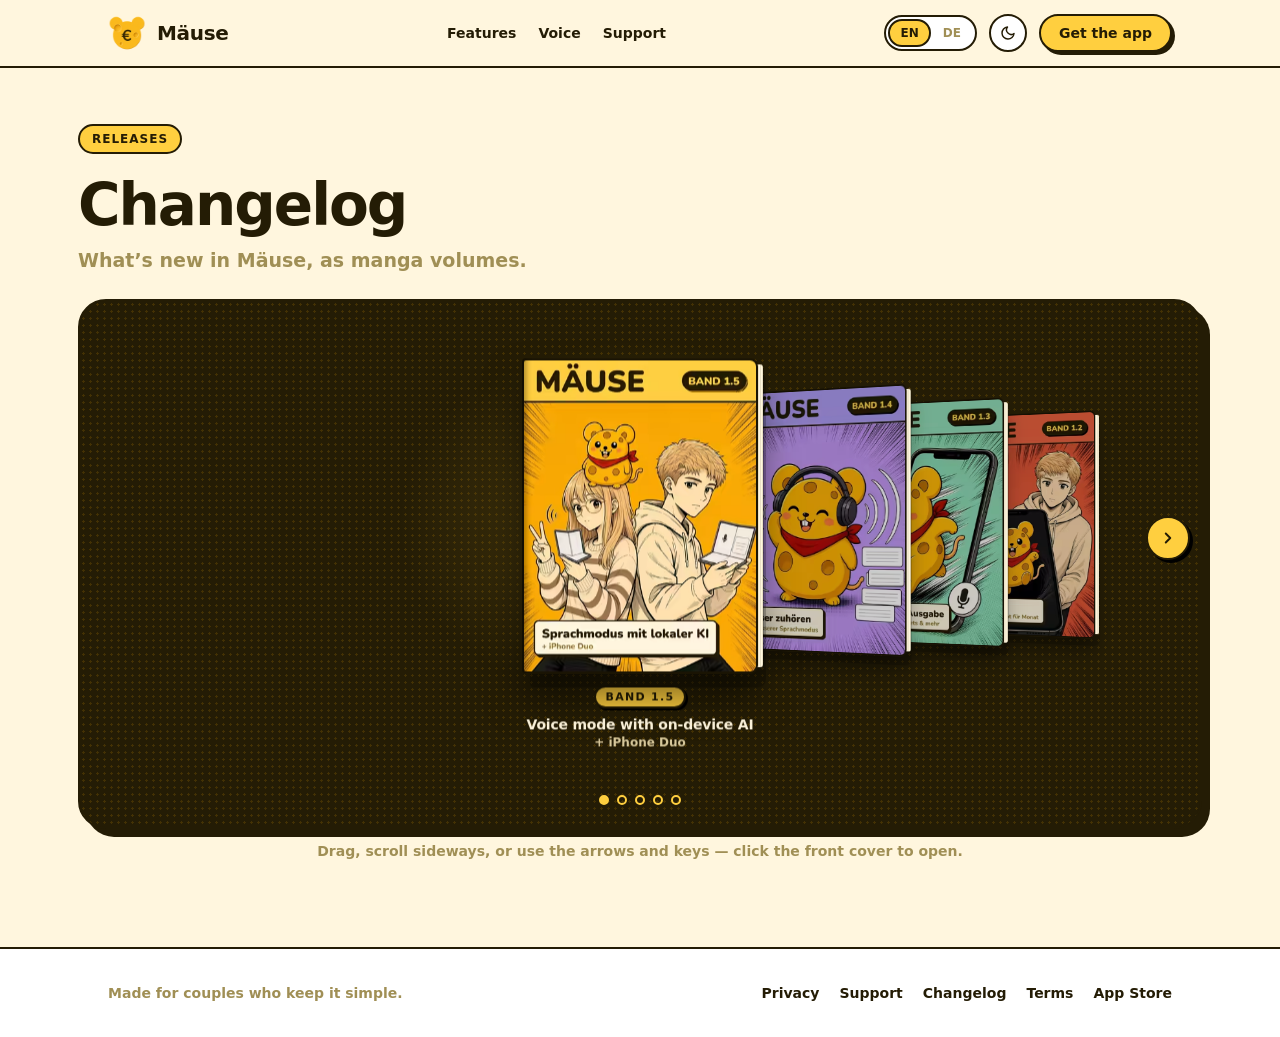
==== commit e30bb0ec: "Make the manga changelog flow: drag-follow carousel, opening book, page turns Carousel - Covers foll" ====
--- a/changelog.html
+++ b/changelog.html
@@ -403,7 +403,7 @@
             </div>
           </article>
 
-          <article class="manga-volume is-prolog" data-volume="v10" style="--cover:#FFF6DE">
+          <article class="manga-volume is-prolog" data-volume="v10" style="--cover:#EFE4C4">
             <button type="button" class="manga-cover-btn" aria-current="false" data-i18n-aria="mangaRead">
               <span class="manga-cover-3d">
               <picture>
@@ -479,7 +479,7 @@
             <button type="button" class="manga-dot" data-index="4" aria-label="Prolog" aria-current="false"></button>
         </div>
       </div>
-      <p class="manga-hint" data-i18n="mangaHint">Swipe, use the arrows or keys — click the front cover to open.</p>
+      <p class="manga-hint"><span class="manga-hint-pointer" data-i18n="mangaHint">Drag, scroll sideways, or use the arrows and keys — click the front cover to open.</span><span class="manga-hint-touch" data-i18n="mangaHintTouch">Swipe through the volumes — tap the front cover to open, swipe inside to turn.</span></p>
     </section>
   </main>
 
--- a/manga.css
+++ b/manga.css
@@ -25,7 +25,9 @@
 
 .manga-stage-frame {
   position: relative;
-  background: #241C05;
+  background:
+    radial-gradient(ellipse 30% 48% at 50% 42%, rgba(255, 207, 63, 0.17), transparent 72%),
+    #241C05;
   color: #FFF6DE;
   border: 2.5px solid var(--ink);
   border-radius: 28px;
@@ -45,14 +47,16 @@
 }
 
 html[data-theme="dark"] .manga-stage-frame {
-  background: #0E0A02;
+  background:
+    radial-gradient(ellipse 30% 48% at 50% 42%, rgba(255, 207, 63, 0.12), transparent 72%),
+    #0E0A02;
   border-color: var(--border);
   box-shadow: 8px 8px 0 #000;
 }
 
 .manga-stage {
   position: relative;
-  height: min(520px, 78vw);
+  height: min(470px, 78vw);
   perspective: 1600px;
   perspective-origin: 50% 46%;
   transform-style: preserve-3d;
@@ -62,24 +66,29 @@
 
 html.manga-js .manga-volume {
   position: absolute;
-  top: 46%;
+  top: 50%;
   left: 50%;
   width: min(236px, 44vw);
-  --ox: 0;
-  --abs: 0;
+  --tx: 0;
+  --rot: 0;
+  --tz: 0;
   --scale: 1;
+  --near: 0;
   transform-origin: center center;
   transform-style: preserve-3d;
-  transform: translate(-50%, -54%)
-    translateX(calc(var(--ox) * 64%))
-    rotateY(calc(var(--ox) * -30deg))
-    translateZ(calc(var(--abs) * -88px))
+  transform: translate(-50%, -50%)
+    translateX(calc(var(--tx) * 100%))
+    translateZ(calc(var(--tz) * 1px))
+    rotateY(calc(var(--rot) * 1deg))
     scale(var(--scale));
-  transition: transform 0.55s cubic-bezier(0.22, 1, 0.36, 1),
-              opacity 0.4s ease,
-              filter 0.4s ease;
+  transition: transform 0.6s cubic-bezier(0.22, 1, 0.36, 1),
+              opacity 0.4s ease;
   will-change: transform;
 }
+
+.manga-stage.is-dragging .manga-volume,
+.manga-stage.is-dragging .manga-card-meta,
+.manga-stage.is-dragging .manga-cover-img { transition: none; }
 
 html.manga-js:not(.manga-ready) .manga-volume { opacity: 0; }
 
@@ -110,10 +119,16 @@
   display: block;
   border-radius: 4px 8px 8px 4px;
   transform-style: preserve-3d;
+  transform: rotateY(calc(var(--tilt-x, 0) * 1deg)) rotateX(calc(var(--tilt-y, 0) * 1deg));
+  transition: transform 0.6s cubic-bezier(0.22, 1, 0.36, 1), box-shadow 0.4s ease;
   box-shadow:
     0 18px 28px rgba(0, 0, 0, 0.38),
     6px 10px 0 rgba(0, 0, 0, 0.18);
 }
+
+.manga-cover-3d.is-tilting { transition-duration: 0.15s, 0.4s; }
+
+html.manga-js .manga-volume.is-out .manga-cover-3d { visibility: hidden; }
 
 .manga-cover-3d::before,
 .manga-cover-3d::after {
@@ -161,12 +176,25 @@
   background: var(--cover, #FFCF3F);
   position: relative;
   z-index: 1;
+  -webkit-user-drag: none;
+}
+
+html.manga-js .manga-cover-img {
+  filter: brightness(calc(1 - var(--near) * 0.2));
+  transition: filter 0.5s ease;
 }
 
 .manga-card-meta {
+  display: block;
   margin-top: 12px;
   text-align: center;
   color: #FFF6DE;
+  text-wrap: balance;
+}
+
+html.manga-js .manga-card-meta {
+  opacity: calc(1 - var(--near) * 1.6);
+  transition: opacity 0.35s ease;
 }
 
 .manga-card-badge {
@@ -215,8 +243,8 @@
 
 .manga-arrow {
   position: absolute;
-  top: 42%;
-  z-index: 50;
+  top: 41%;
+  z-index: 150;
   width: 44px;
   height: 44px;
   border-radius: 99px;
@@ -230,11 +258,12 @@
   justify-content: center;
   padding: 0;
   font: inherit;
+  transition: opacity 0.25s ease;
 }
 .manga-arrow:hover { color: #241C05; }
 .manga-arrow:active { transform: translate(2px, 2px); box-shadow: 1px 1px 0 #000; }
 .manga-arrow:focus-visible { outline: 3px solid #FFF6DE; outline-offset: 3px; }
-.manga-arrow[disabled] { visibility: hidden; }
+.manga-arrow[disabled] { opacity: 0; pointer-events: none; }
 .manga-arrow-prev { left: 10px; }
 .manga-arrow-next { right: 10px; }
 
@@ -267,6 +296,12 @@
   font-weight: 700;
 }
 
+.manga-hint-touch { display: none; }
+@media (hover: none) {
+  .manga-hint-pointer { display: none; }
+  .manga-hint-touch { display: inline; }
+}
+
 .manga-live {
   position: absolute;
   width: 1px;
@@ -277,14 +312,22 @@
 
 /* ---------- open book ---------- */
 .manga-backdrop {
-  display: none;
   position: fixed;
   inset: 0;
   background: rgba(36, 28, 5, 0.72);
+  -webkit-backdrop-filter: blur(3px);
+  backdrop-filter: blur(3px);
   z-index: 240;
-}
-
-html.manga-reading .manga-backdrop { display: block; }
+  opacity: 0;
+  visibility: hidden;
+  transition: opacity 0.4s ease, visibility 0s linear 0.4s;
+}
+
+html.manga-open .manga-backdrop {
+  opacity: 1;
+  visibility: visible;
+  transition: opacity 0.4s ease;
+}
 
 .manga-close {
   display: none;
@@ -304,11 +347,15 @@
   font-size: 22px;
   font-weight: 900;
   line-height: 1;
+  opacity: 0;
+  transition: opacity 0.3s ease;
 }
 .manga-close:focus-visible { outline: 3px solid #FFF6DE; outline-offset: 3px; }
 
 html.manga-reading .manga-close { display: flex; align-items: center; justify-content: center; }
-html.manga-reading { overflow: hidden; }
+html.manga-open .manga-close,
+html.manga-open .manga-reader-nav:not([disabled]) { opacity: 1; }
+html.manga-reading { overflow: hidden; padding-right: var(--manga-sbw, 0); }
 html.manga-reading .manga-stage-frame { pointer-events: none; }
 html.manga-reading .manga-arrow:not(.manga-reader-nav) { visibility: hidden; }
 html.manga-reading .manga-hint { visibility: hidden; }
@@ -328,31 +375,70 @@
   pointer-events: auto;
   display: flex;
   width: min(1080px, 96vw);
-  height: min(720px, calc(100vh - 88px));
+  height: min(660px, calc(100vh - 88px));
   background: #FFF8E8;
   color: #241C05;
   border: 2.5px solid #241C05;
   border-radius: 10px;
   box-shadow: 12px 16px 0 rgba(0, 0, 0, 0.35);
   overflow: hidden;
+  position: relative;
+  transform-origin: 0 0;
+  touch-action: pan-y pinch-zoom;
+  transition: background-color 0.3s ease, border-color 0.3s ease, box-shadow 0.3s ease;
+}
+
+/* while the book flies in, only the pages are drawn so the cover can swing open */
+.manga-reader .manga-spread.is-flying {
+  background-color: transparent;
+  border-color: transparent;
+  box-shadow: none;
+  overflow: visible;
+  perspective: 4200px;
+}
+
+.manga-reader .manga-spread.is-turning {
+  overflow: visible;
+  perspective: 4200px;
+}
+
+.manga-reader .manga-spread.manga-ghost {
+  position: fixed;
+  margin: 0;
+  pointer-events: none;
+}
+
+.manga-leaf {
+  position: absolute;
+  z-index: 5;
   transform-origin: left center;
-  animation: manga-book-in 0.48s cubic-bezier(0.22, 1, 0.36, 1);
-}
-
-html.manga-reading.manga-flip .manga-reader .manga-page-right {
-  animation: manga-page-flip 0.42s ease;
-  transform-origin: left center;
-}
-
-@keyframes manga-book-in {
-  from { opacity: 0; transform: rotateY(-16deg) scale(0.92); }
-  to { opacity: 1; transform: none; }
-}
-
-@keyframes manga-page-flip {
-  0% { transform: rotateY(0); }
-  45% { transform: rotateY(-78deg); }
-  100% { transform: rotateY(0); }
+  -webkit-backface-visibility: hidden;
+  backface-visibility: hidden;
+  border: 2px solid #1a1404;
+  border-radius: 4px 8px 8px 4px;
+  background: var(--cover, #FFCF3F);
+  overflow: hidden;
+  pointer-events: none;
+}
+
+.manga-leaf picture,
+.manga-leaf img {
+  display: block;
+  width: 100%;
+  height: 100%;
+  object-fit: fill;
+}
+
+.manga-page.manga-ghost-page {
+  position: absolute;
+  z-index: 1;
+  pointer-events: none;
+}
+
+.manga-page.manga-ghost-page.manga-ghost-leaf {
+  z-index: 3;
+  -webkit-backface-visibility: hidden;
+  backface-visibility: hidden;
 }
 
 .manga-page {
@@ -401,10 +487,6 @@
   margin-bottom: 14px;
 }
 
-.manga-volume.is-prolog .manga-page-banner {
-  background: #EFE4C4;
-}
-
 .manga-page-date {
   font-size: 12px;
   letter-spacing: 0;
@@ -413,25 +495,42 @@
   opacity: 0.85;
 }
 
+/* Panels keep the art's 4:3 shape (captions sit on the edges) and are
+   sized to the largest grid that fits the page. */
 .manga-panels {
-  display: grid;
-  grid-template-columns: 1fr 1fr;
-  gap: 10px;
+  --g: 12px;
   flex: 1;
   min-height: 0;
-}
-
-.manga-panels[data-count="2"] { grid-template-columns: 1fr; }
-.manga-panels[data-count="3"] { grid-template-columns: 1fr 1fr; }
+  container-type: size;
+  display: grid;
+  grid-template-columns: repeat(2, auto);
+  justify-content: center;
+  align-content: center;
+  gap: var(--g);
+}
+
+.manga-panels[data-count="2"] { grid-template-columns: auto; }
 .manga-panels[data-count="3"] .manga-panel:first-child { grid-column: 1 / -1; }
 
 .manga-panel {
   margin: 0;
-  min-height: 0;
+  aspect-ratio: 4 / 3;
+  width: min(calc((100cqw - var(--g)) / 2), calc((100cqh - var(--g)) / 2 * 4 / 3));
   border: 3px solid #241C05;
   background: #fff;
   overflow: hidden;
 }
+
+.manga-panels[data-count="2"] .manga-panel {
+  width: min(100cqw, calc((100cqh - var(--g)) / 2 * 4 / 3));
+}
+
+.manga-panels[data-count="3"] .manga-panel {
+  --w1: min(100cqw, calc((100cqh - var(--g) * 0.625) / 1.125));
+  width: calc((var(--w1) - var(--g)) / 2);
+}
+
+.manga-panels[data-count="3"] .manga-panel:first-child { width: var(--w1); }
 
 .manga-panel img {
   display: block;
@@ -573,7 +672,9 @@
   transform: translateY(-50%);
   width: 44px;
   height: 44px;
-}
+  opacity: 0;
+}
+html.manga-reading .manga-reader-nav:active { transform: translate(2px, calc(-50% + 2px)); }
 html.manga-reading .manga-reader-nav.manga-arrow-prev { left: 10px; }
 html.manga-reading .manga-reader-nav.manga-arrow-next { right: 10px; }
 
@@ -628,16 +729,11 @@
 @media (max-width: 760px) {
   .manga-main { padding-top: 28px; }
   .manga-intro h1 { font-size: 34px; letter-spacing: -1px; }
-  .manga-stage { height: 400px; }
-  html.manga-js .manga-volume {
-    width: min(176px, 54vw);
-    top: 38%;
-  }
+  .manga-stage { height: 360px; }
+  html.manga-js .manga-volume { width: min(176px, 54vw); }
+  html.manga-js .manga-card-meta { margin-inline: -28px; }
   .manga-card-title { font-size: 13px; }
   .manga-dots { margin-top: 10px; }
-  html.manga-js .manga-volume:not(.is-selected) .manga-card-meta {
-    visibility: hidden;
-  }
   .manga-arrow { width: 38px; height: 38px; }
   .manga-arrow-prev { left: 6px; }
   .manga-arrow-next { right: 6px; }
@@ -663,7 +759,11 @@
       linear-gradient(180deg, rgba(36, 28, 5, 0.08) 0, transparent 28px),
       #FFF6DE;
   }
-  .manga-panels { min-height: 280px; }
+  .manga-panels { container-type: inline-size; }
+  .manga-panel,
+  .manga-panels[data-count="3"] .manga-panel { width: calc((100cqw - var(--g)) / 2); }
+  .manga-panels[data-count="2"] .manga-panel,
+  .manga-panels[data-count="3"] .manga-panel:first-child { width: 100cqw; }
   html.manga-reading .manga-reader-nav { display: none; }
 }
 
@@ -675,22 +775,65 @@
 /* ---------- reduced motion ---------- */
 @media (prefers-reduced-motion: reduce) {
   html.manga-js .manga-volume {
-    transform: translate(-50%, -54%) translateX(calc(var(--ox) * 78%)) scale(var(--scale)) !important;
-    filter: none !important;
+    transform: translate(-50%, -50%) translateX(calc(var(--tx) * 100%)) scale(var(--scale)) !important;
     transition: opacity 0.2s ease, transform 0.2s ease !important;
   }
 
-  .manga-cover-3d,
-  .manga-backdrop,
-  .manga-stamp {
-    transition: opacity 0.2s ease !important;
-  }
-
-  .manga-reader .manga-spread,
-  html.manga-reading.manga-flip .manga-reader .manga-page-right {
-    animation: manga-fade-in 0.2s ease !important;
+  .manga-cover-3d {
     transform: none !important;
-  }
+    transition: none !important;
+  }
+
+  .manga-backdrop {
+    -webkit-backdrop-filter: none;
+    backdrop-filter: none;
+  }
+
+  .manga-reader .manga-spread {
+    animation: manga-fade-in 0.2s ease;
+  }
+}
+
+/* ---------- reading order reveal ---------- */
+@media (prefers-reduced-motion: no-preference) {
+  .manga-spread.is-revealing .manga-panel {
+    animation: manga-panel-in 0.5s cubic-bezier(0.34, 1.45, 0.64, 1) both;
+    animation-delay: calc(480ms + var(--i, 0) * 90ms);
+  }
+
+  .manga-spread.is-revealing .manga-toc li {
+    animation: manga-toc-in 0.45s cubic-bezier(0.22, 1, 0.36, 1) both;
+    animation-delay: calc(340ms + var(--i, 0) * 70ms);
+  }
+
+  .manga-spread.is-revealing .manga-stamp,
+  .manga-spread.is-stamping .manga-stamp {
+    animation: manga-stamp-in 0.5s cubic-bezier(0.3, 1.5, 0.5, 1) both;
+    animation-delay: 1000ms;
+  }
+
+  .manga-spread.is-stamping .manga-stamp { animation-delay: 60ms; }
+
+  .manga-panel:nth-child(2), .manga-toc li:nth-child(2) { --i: 1; }
+  .manga-panel:nth-child(3), .manga-toc li:nth-child(3) { --i: 2; }
+  .manga-panel:nth-child(4), .manga-toc li:nth-child(4) { --i: 3; }
+  .manga-toc li:nth-child(5) { --i: 4; }
+}
+
+@keyframes manga-panel-in {
+  from { opacity: 0; transform: translateY(8px) scale(0.94); }
+  to { opacity: 1; transform: none; }
+}
+
+@keyframes manga-toc-in {
+  from { opacity: 0; transform: translateY(8px); }
+  to { opacity: 1; transform: none; }
+}
+
+@keyframes manga-stamp-in {
+  0% { opacity: 0; transform: rotate(-16deg) scale(1.9); }
+  60% { opacity: 1; transform: rotate(-7deg) scale(0.94); }
+  100% { opacity: 1; transform: rotate(-8deg) scale(1); }
 }
 
 @keyframes manga-fade-in {
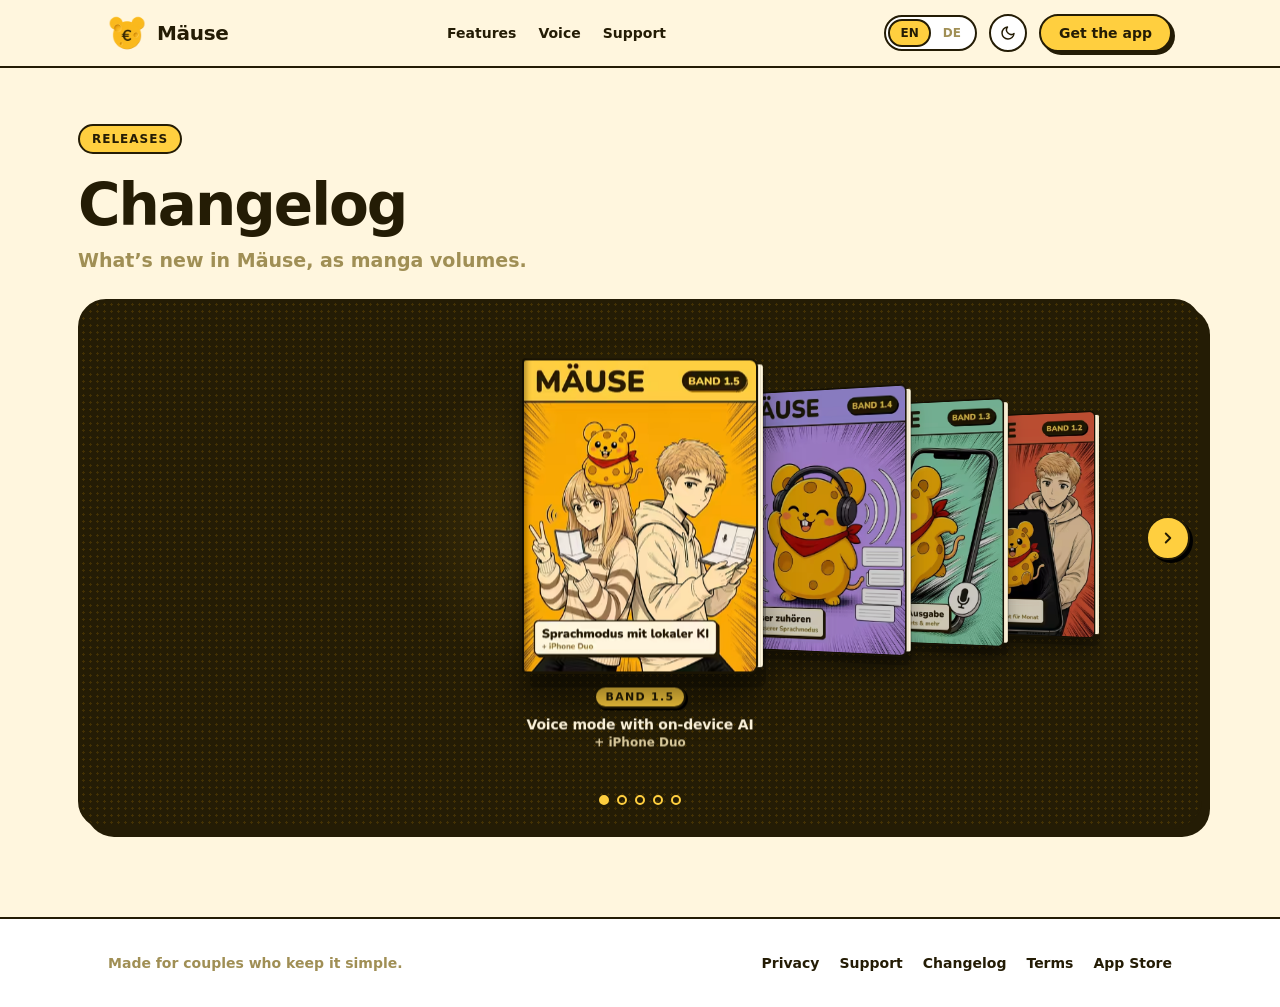
==== commit 71d13ccf: "Revise the homepage shelf copy and drop the gallery hint Use Michael’s heading and intro, with the s" ====
--- a/changelog.html
+++ b/changelog.html
@@ -479,7 +479,6 @@
             <button type="button" class="manga-dot" data-index="4" aria-label="Prolog" aria-current="false"></button>
         </div>
       </div>
-      <p class="manga-hint"><span class="manga-hint-pointer" data-i18n="mangaHint">Drag, scroll sideways, or use the arrows and keys — click the front cover to open.</span><span class="manga-hint-touch" data-i18n="mangaHintTouch">Swipe through the volumes — tap the front cover to open, swipe inside to turn.</span></p>
     </section>
   </main>
 
@@ -501,6 +500,7 @@
       </div>
     </div>
   </footer>
+  <script src="manga-strings.js"></script>
   <script src="legal.js"></script>
   <script src="manga.js"></script>
 </body>
--- a/style.css
+++ b/style.css
@@ -1198,6 +1198,45 @@
 }
 .section-sub { margin: 0 0 44px; font-size: 17px; font-weight: 700; color: var(--sub); }
 
+/* story: the shared manga shelf, between the pitch and the download */
+.story-section h2,
+.story-section .section-sub { text-align: center; }
+.story-section .section-sub {
+  max-width: 36rem;
+  margin-left: auto;
+  margin-right: auto;
+  margin-bottom: 28px;
+}
+.story-section .manga-gallery { margin-top: 0; }
+.manga-slot.is-pending:not(.is-ready):not(.is-failed) {
+  min-height: 520px;
+  border-radius: 28px;
+  background: #241C05;
+  border: 2.5px solid var(--ink);
+  box-shadow: 8px 8px 0 var(--hard);
+}
+html[data-theme="dark"] .manga-slot.is-pending:not(.is-ready):not(.is-failed) {
+  background: #0E0A02;
+  border-color: var(--border);
+  box-shadow: 8px 8px 0 #000;
+}
+.manga-slot.is-ready,
+.manga-slot.is-failed {
+  min-height: 0;
+  background: none;
+  border: 0;
+  box-shadow: none;
+}
+.story-fallback {
+  margin: 12px 0 0;
+  text-align: center;
+  font-size: 15px;
+  font-weight: 800;
+}
+@media (max-width: 760px) {
+  .manga-slot.is-pending:not(.is-ready):not(.is-failed) { min-height: 420px; }
+}
+
 /* features */
 .features-grid {
   display: grid;
--- a/manga.css
+++ b/manga.css
@@ -288,20 +288,6 @@
 .manga-dot[aria-current="true"] { background: #FFCF3F; }
 .manga-dot:focus-visible { outline: 2px solid #FFF6DE; outline-offset: 3px; }
 
-.manga-hint {
-  margin: 14px 0 0;
-  text-align: center;
-  color: var(--sub);
-  font-size: 14px;
-  font-weight: 700;
-}
-
-.manga-hint-touch { display: none; }
-@media (hover: none) {
-  .manga-hint-pointer { display: none; }
-  .manga-hint-touch { display: inline; }
-}
-
 .manga-live {
   position: absolute;
   width: 1px;
@@ -358,7 +344,6 @@
 html.manga-reading { overflow: hidden; padding-right: var(--manga-sbw, 0); }
 html.manga-reading .manga-stage-frame { pointer-events: none; }
 html.manga-reading .manga-arrow:not(.manga-reader-nav) { visibility: hidden; }
-html.manga-reading .manga-hint { visibility: hidden; }
 
 .manga-reader {
   position: fixed;
@@ -681,7 +666,6 @@
 /* ---------- no-JS stacked catalog ---------- */
 html:not(.manga-js) .manga-arrow,
 html:not(.manga-js) .manga-dots,
-html:not(.manga-js) .manga-hint,
 html:not(.manga-js) .manga-close,
 html:not(.manga-js) .manga-backdrop,
 html:not(.manga-js) .manga-reader,
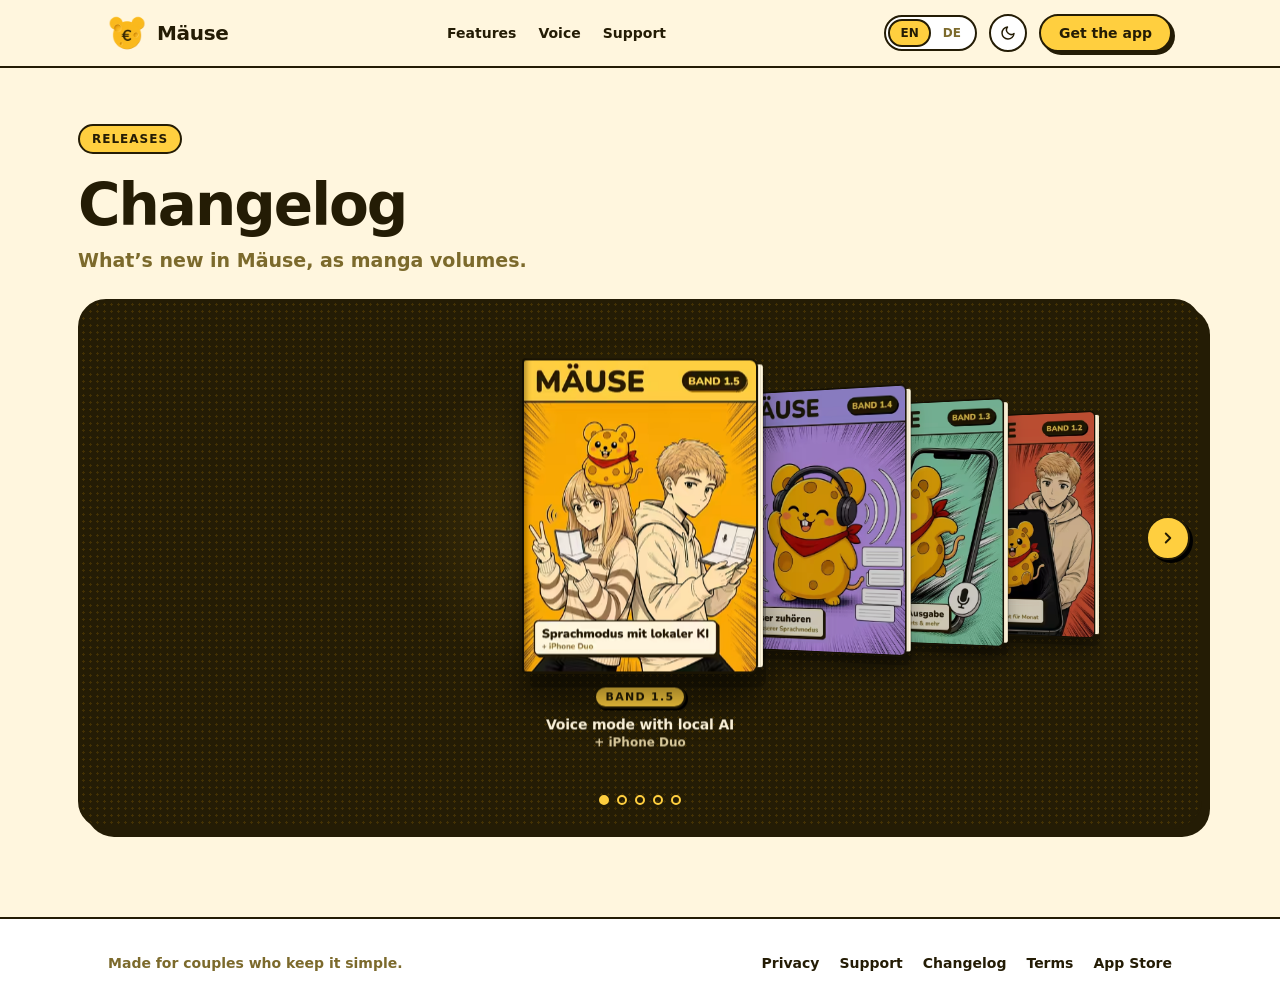
==== commit 61dd4aaa: "Homepage design pass: readability, system dark mode, live demo moments Fixes - Darken the secondary " ====
--- a/changelog.html
+++ b/changelog.html
@@ -13,7 +13,7 @@
   <link rel="stylesheet" href="style.css">
   <link rel="stylesheet" href="legal.css">
   <link rel="stylesheet" href="manga.css">
-  <script>try { if (localStorage.getItem('maeuse-site-theme') === 'dark') document.documentElement.setAttribute('data-theme', 'dark'); } catch (e) {}</script>
+  <script>(function () { var t = null; try { t = localStorage.getItem('maeuse-site-theme'); } catch (e) {} if (t === 'dark' || (t !== 'light' && window.matchMedia && window.matchMedia('(prefers-color-scheme: dark)').matches)) document.documentElement.setAttribute('data-theme', 'dark'); })();</script>
   <script>window.va = window.va || function () { (window.vaq = window.vaq || []).push(arguments); };</script>
   <script defer src="/_vercel/insights/script.js"></script>
 </head>
@@ -67,7 +67,7 @@
               </span>
               <span class="manga-card-meta">
                 <span class="manga-card-badge">Band 1.5</span>
-                <span class="manga-card-title"><span class="lang-en">Voice mode with on-device AI</span><span class="lang-de">Sprachmodus mit lokaler KI</span></span>
+                <span class="manga-card-title"><span class="lang-en">Voice mode with local AI</span><span class="lang-de">Sprachmodus mit lokaler KI</span></span>
                 <span class="manga-card-sub"><span class="lang-en">+ iPhone Duo</span><span class="lang-de">+ iPhone Duo</span></span>
               </span>
             </button>
@@ -114,7 +114,7 @@
                 <ol class="manga-toc">
                     <li>
                       <span class="n" aria-hidden="true">01</span>
-                      <h3><span class="lang-en">Voice mode with on-device AI – free</span><span class="lang-de">Sprachmodus mit lokaler KI – kostenlos</span></h3>
+                      <h3><span class="lang-en">Voice mode with local AI – free</span><span class="lang-de">Sprachmodus mit lokaler KI – kostenlos</span></h3>
                       <p><span class="lang-en">For every iPhone with Apple Intelligence. The AI runs on your iPhone – nothing leaves the device.</span><span class="lang-de">Für jedes iPhone mit Apple Intelligence. Die KI läuft auf deinem iPhone – nichts verlässt das Gerät.</span></p>
                     </li>
                     <li>
--- a/style.css
+++ b/style.css
@@ -15,9 +15,10 @@
   --line: #F0E9D2;
   --text: #241C05;
   --icon: #241C05;
-  --sub: #A08F55;
-  --sub-deep: #8F7A2E;
-  --rind: #D19000;
+  /* text tokens meet WCAG AA (4.5:1) on --bg, --card and --chip */
+  --sub: #7C6A2C;
+  --sub-deep: #6E5D22;
+  --rind: #8C6400;
   --border: #241C05;
   --soft-border: #E8DFC4;
   --faint: #D6C79B;
@@ -89,7 +90,8 @@
 }
 
 a { color: var(--rind); }
-a:hover { color: #B87E00; }
+a:hover { color: #6E4F00; }
+html[data-theme="dark"] a:hover { color: var(--yellow); }
 
 .container {
   max-width: 1120px;
@@ -127,9 +129,22 @@
   to { opacity: 1; transform: translateY(0); }
 }
 
+@keyframes mz-ping {
+  0% { box-shadow: 0 0 0 0 rgba(255, 184, 0, 0.75); }
+  70%, 100% { box-shadow: 0 0 0 20px rgba(255, 184, 0, 0); }
+}
+@keyframes mz-mic {
+  from { transform: scale(1); }
+  to { transform: scale(1.2); }
+}
+@keyframes mz-caret {
+  50% { opacity: 0; }
+}
+
 @media (prefers-reduced-motion: reduce) {
   *, *::before, *::after { animation: none !important; }
   html { scroll-behavior: auto; }
+  .voice-hint-logged, .mobile-cta, .mobile-cta.is-visible { transition: none !important; }
 }
 
 /* ---------- brand mark (cheese-mouse from the iOS app) ---------- */
@@ -233,8 +248,6 @@
 
 /* ---------- hero ---------- */
 .hero { position: relative; overflow: hidden; }
-.hero .hole-1 { width: 150px; height: 150px; top: -50px; left: -50px; animation-duration: 9s; }
-.hero .hole-2 { width: 60px; height: 60px; bottom: 120px; left: 44%; animation-duration: 7s; animation-delay: 1.5s; }
 
 .hero-inner {
   padding-top: clamp(40px, 8vw, 72px);
@@ -287,11 +300,35 @@
   border: 2.5px solid var(--border);
   border-radius: 18px;
   padding: 13px 18px;
-  box-shadow: 4px 4px 0 var(--sh12);
   align-self: flex-start;
 }
 .voice-hint svg { flex-shrink: 0; }
-.voice-hint span { font-size: 15px; font-weight: 700; }
+.voice-hint-mic { color: var(--rind); }
+.voice-hint.is-typing .voice-hint-mic { animation: mz-mic 0.7s ease-in-out infinite alternate; }
+.voice-hint-quote { font-size: 15px; font-weight: 700; }
+/* typing keeps the full sentence laid out, so nothing below jumps */
+.voice-hint-ghost { visibility: hidden; }
+.voice-hint-caret {
+  display: inline-block;
+  width: 2px; height: 1.05em;
+  margin-right: -2px;
+  vertical-align: -0.15em;
+  background: var(--rind);
+  animation: mz-caret 0.9s steps(1) infinite;
+}
+.voice-hint-logged {
+  flex-shrink: 0;
+  display: inline-flex; align-items: center; gap: 5px;
+  font-size: 12px; font-weight: 800;
+  color: var(--ink);
+  background: var(--yellow);
+  border: 2px solid var(--ink);
+  border-radius: 99px;
+  padding: 3px 10px;
+  transform: rotate(-4deg);
+  transition: opacity 0.2s, transform 0.4s cubic-bezier(0.34, 1.56, 0.64, 1);
+}
+.voice-hint-logged.is-off { opacity: 0; transform: rotate(-4deg) scale(0.4); }
 .hero-actions { display: flex; flex-wrap: wrap; gap: 14px; padding-top: 4px; }
 
 .btn-dark {
@@ -331,6 +368,41 @@
 
 /* ---------- phone frames ---------- */
 .phone-col { flex-shrink: 0; margin: 0 auto; }
+
+/* the hero phone is a working demo - say so right on it */
+.hero-phone { position: relative; }
+.tap-sticker {
+  position: absolute; z-index: 3;
+  top: -18px; right: -34px;
+  margin: 0;
+  max-width: 150px;
+  padding: 8px 13px;
+  background: var(--yellow);
+  color: var(--ink);
+  border: 2.5px solid var(--ink);
+  border-radius: 14px;
+  box-shadow: 3px 3px 0 var(--hard);
+  transform: rotate(7deg);
+  text-align: center;
+  font-size: 13px; line-height: 1.25;
+  pointer-events: none;
+}
+.tap-sticker strong { display: block; font-weight: 800; }
+.tap-sticker span { display: block; font-weight: 700; }
+@media (max-width: 1100px) {
+  .tap-sticker { right: -14px; }
+}
+@media (max-width: 480px) {
+  .tap-sticker { top: -12px; right: -4px; }
+}
+.hero-phone .app-fab-mic::after {
+  content: "";
+  position: absolute; inset: 0;
+  border-radius: 99px;
+  pointer-events: none;
+  animation: mz-ping 2.4s ease-out 3.5s infinite;
+}
+.hero-phone.is-touched .app-fab-mic::after { animation: none; }
 
 .phone-frame {
   position: relative;
@@ -368,13 +440,6 @@
   background: #241C05;
 }
 .phone-frame.md .phone-notch { top: 11px; width: 88px; height: 24px; }
-
-.phone-caption {
-  text-align: center;
-  font-size: 12px; font-weight: 800; letter-spacing: 1px;
-  color: var(--sub);
-  margin: 18px 0 0;
-}
 
 /* ---------- app mockup (shared) ---------- */
 .app {
@@ -1185,6 +1250,18 @@
 
 /* ---------- sections ---------- */
 .section { border-top: 2.5px solid var(--border); scroll-margin-top: 80px; }
+.section.after-rind { border-top: 0; }
+
+/* cheese rind: marks the two big transitions (into the pitch, into the download) */
+.rind {
+  height: 26px;
+  border-top: 2.5px solid var(--border);
+  border-bottom: 2.5px solid var(--border);
+  background:
+    radial-gradient(circle at 22px 10.5px, var(--bg) 0 4.5px, var(--ink) 5px 7px, transparent 7.5px) 0 0 / 88px 100%,
+    radial-gradient(circle at 62px 7px, var(--bg) 0 2.5px, var(--ink) 3px 4.8px, transparent 5.3px) 0 0 / 88px 100%,
+    var(--yellow);
+}
 .section.on-card { background: var(--card); }
 .section-inner {
   padding-top: clamp(48px, 9vw, 80px);
@@ -1237,20 +1314,25 @@
   .manga-slot.is-pending:not(.is-ready):not(.is-failed) { min-height: 420px; }
 }
 
-/* features */
-.features-grid {
+/* features: bento of small app pieces */
+.bento {
   display: grid;
-  grid-template-columns: repeat(auto-fit, minmax(240px, 1fr));
+  grid-template-columns: repeat(6, minmax(0, 1fr));
   gap: 20px;
 }
-.feature-card {
+.tile {
+  min-width: 0;
   background: var(--bg);
   border: 2.5px solid var(--border);
   border-radius: 22px;
   padding: 24px;
-  box-shadow: 5px 5px 0 var(--sh12);
-  display: flex; flex-direction: column; gap: 12px;
-}
+  display: flex; flex-direction: column; gap: 20px;
+}
+.tile-split { grid-column: span 4; }
+.tile-stash { grid-column: span 2; background: var(--yellow); border-color: var(--ink); color: var(--ink); }
+.tile-fast, .tile-voice { grid-column: span 3; }
+.tile-head { display: flex; align-items: flex-start; gap: 14px; }
+.tile-copy { min-width: 0; }
 .feature-icon {
   width: 46px; height: 46px;
   border-radius: 16px;
@@ -1258,9 +1340,133 @@
   border: 2.5px solid var(--ink);
   display: flex; align-items: center; justify-content: center;
   font-size: 19px; font-weight: 800; color: var(--ink);
-}
-.feature-card h3 { margin: 0; font-size: 19px; font-weight: 800; }
-.feature-card p { margin: 0; font-size: 14.5px; font-weight: 700; line-height: 1.5; color: var(--sub); }
+  flex-shrink: 0;
+}
+.tile h3 { margin: 0; font-size: 19px; font-weight: 800; line-height: 1.25; }
+.tile-head h3 { align-self: center; }
+.tile-copy h3 { align-self: auto; }
+.tile p { margin: 4px 0 0; font-size: 14.5px; font-weight: 700; line-height: 1.5; color: var(--sub); }
+.tile-stash .feature-icon { background: var(--ink); color: var(--yellow); }
+.tile-stash p { margin: 0; color: var(--ink); }
+
+.split-demo {
+  margin-top: auto;
+  background: var(--card);
+  border: 2px solid var(--border);
+  border-radius: 18px;
+  padding: 14px 16px 12px;
+  display: flex; flex-direction: column; gap: 8px;
+}
+.split-demo-top { display: flex; justify-content: space-between; gap: 12px; font-size: 15px; font-weight: 800; }
+.split-demo-total { font-variant-numeric: tabular-nums; }
+.split-demo-shares { display: flex; justify-content: space-between; gap: 12px; font-size: 13px; font-weight: 700; color: var(--sub); }
+.split-demo-shares b { color: var(--text); font-weight: 800; font-variant-numeric: tabular-nums; }
+.split-demo-shares .maus { text-align: right; }
+.split-demo-shares .maus b { color: var(--rind); }
+.split-demo-shares .amt { font-variant-numeric: tabular-nums; }
+.split-demo-shares .lab { font-size: 11px; font-weight: 800; letter-spacing: 1px; text-transform: uppercase; }
+.split-demo-range {
+  --you: 50%;
+  -webkit-appearance: none; appearance: none;
+  width: 100%; height: 40px;
+  margin: 0;
+  background: transparent;
+  cursor: ew-resize;
+  touch-action: pan-y;
+}
+.split-demo-range:focus { outline: none; }
+.split-demo-range:focus-visible { outline: 3px solid var(--rind); outline-offset: 2px; border-radius: 99px; }
+.split-demo-range::-webkit-slider-runnable-track {
+  height: 26px;
+  border-radius: 99px;
+  border: 2.5px solid var(--border);
+  background: linear-gradient(to right, var(--chip) 0 var(--you), var(--yellow) var(--you) 100%);
+}
+.split-demo-range::-webkit-slider-thumb {
+  -webkit-appearance: none; appearance: none;
+  width: 12px; height: 38px;
+  margin-top: -8.5px;
+  border: 0;
+  border-radius: 99px;
+  background: var(--handle);
+  box-shadow: 2px 2px 0 var(--sh2);
+}
+.split-demo-range::-moz-range-track {
+  height: 21px;
+  border-radius: 99px;
+  border: 2.5px solid var(--border);
+  background: linear-gradient(to right, var(--chip) 0 var(--you), var(--yellow) var(--you) 100%);
+}
+.split-demo-range::-moz-range-thumb {
+  width: 12px; height: 38px;
+  border: 0;
+  border-radius: 99px;
+  background: var(--handle);
+  box-shadow: 2px 2px 0 var(--sh2);
+}
+
+.stash-demo { display: flex; flex-direction: column; gap: 2px; margin-top: auto; }
+.stash-month { font-size: 12px; font-weight: 800; letter-spacing: 1.5px; }
+.stash-total { font-size: 40px; font-weight: 800; letter-spacing: -1.5px; line-height: 1.1; font-variant-numeric: tabular-nums; }
+.stash-owes { font-size: 14px; font-weight: 700; }
+.stash-owes b {
+  display: inline-block;
+  background: var(--ink); color: var(--yellow);
+  border-radius: 8px; padding: 1px 7px;
+  font-weight: 800; font-variant-numeric: tabular-nums;
+}
+
+.fast-demo { display: flex; flex-direction: column; gap: 8px; margin-top: auto; }
+.fast-field {
+  display: flex; justify-content: space-between; align-items: center; gap: 12px;
+  background: var(--card);
+  border: 2px solid var(--border);
+  border-radius: 14px;
+  padding: 10px 14px;
+  font-size: 14px;
+}
+.fast-field span { color: var(--sub); font-size: 11px; font-weight: 800; letter-spacing: 1px; text-transform: uppercase; }
+.fast-field b { font-weight: 800; font-variant-numeric: tabular-nums; min-width: 0; text-align: right; }
+.fast-save {
+  align-self: flex-end;
+  background: var(--cta); color: var(--cta-text);
+  border: 2px solid var(--border);
+  border-radius: 12px;
+  padding: 7px 18px;
+  font-size: 14px; font-weight: 800;
+}
+
+.squeak-demo { display: flex; align-items: center; gap: 24px; margin-top: auto; padding: 12px 4px 0; }
+.squeak-demo .app-voice-mouse { flex-shrink: 0; }
+.squeak-draft {
+  flex: 1; min-width: 0;
+  display: flex; flex-wrap: wrap; align-items: center; gap: 6px 10px;
+  background: var(--card);
+  border: 2px solid var(--border);
+  border-radius: 16px;
+  padding: 12px 14px;
+  font-size: 14px;
+}
+.squeak-draft .desc { font-weight: 800; flex: 1; }
+.squeak-draft b { font-weight: 800; font-variant-numeric: tabular-nums; }
+.squeak-draft .pct {
+  font-size: 10.5px; font-weight: 800; color: var(--ink);
+  background: var(--yellow);
+  border: 1.5px solid var(--ink);
+  border-radius: 99px;
+  padding: 2px 8px;
+}
+
+@media (max-width: 960px) {
+  .bento { grid-template-columns: repeat(2, minmax(0, 1fr)); }
+  .tile-split, .tile-voice { grid-column: span 2; }
+  .tile-stash, .tile-fast { grid-column: span 1; }
+}
+@media (max-width: 640px) {
+  .bento { grid-template-columns: minmax(0, 1fr); gap: 16px; }
+  .tile-split, .tile-voice, .tile-stash, .tile-fast { grid-column: auto; }
+  .tile { padding: 20px; }
+}
 
 /* voice section */
 .voice-inner {
@@ -1281,7 +1487,6 @@
   border: 2.5px solid var(--border);
   border-radius: 18px;
   padding: 16px 20px;
-  box-shadow: 4px 4px 0 var(--sh12);
 }
 .step-num {
   width: 34px; height: 34px; border-radius: 99px;
@@ -1300,28 +1505,30 @@
   flex-direction: column;
   gap: 12px;
 }
-.voice-compare-grid {
-  display: grid;
-  grid-template-columns: 1fr 1fr;
-  gap: 12px;
-  align-items: stretch;
-}
-.voice-mode-card {
+.voice-table-wrap {
   background: var(--card);
   border: 2.5px solid var(--border);
   border-radius: 18px;
-  padding: 14px 16px;
-  display: flex;
-  flex-direction: column;
-  gap: 8px;
-  box-shadow: 3px 3px 0 var(--sh12);
-}
-.voice-mode-head {
-  display: flex;
-  align-items: center;
-  justify-content: space-between;
-  gap: 8px;
-}
+  overflow: hidden;
+}
+.voice-table { width: 100%; border-collapse: collapse; }
+.voice-table th,
+.voice-table td {
+  text-align: left;
+  vertical-align: top;
+  padding: 11px 14px;
+  border-top: 2px solid var(--line);
+  font-size: 13px; line-height: 1.4;
+}
+.voice-table thead th,
+.voice-table thead td { border-top: 0; padding-top: 14px; }
+.voice-table tbody th {
+  width: 24%;
+  font-size: 11px; font-weight: 800; letter-spacing: 1px; text-transform: uppercase;
+  color: var(--sub);
+  padding-top: 13px;
+}
+.voice-table td { font-weight: 700; color: var(--text); }
 .voice-mode-title {
   font-size: 14px;
   font-weight: 800;
@@ -1330,7 +1537,7 @@
 }
 .voice-mode-badge {
   display: inline-flex;
-  flex-shrink: 0;
+  margin-top: 4px;
   font-size: 10px;
   font-weight: 800;
   background: var(--yellow);
@@ -1339,17 +1546,12 @@
   padding: 2px 8px;
   color: var(--ink);
 }
-.voice-mode-points {
-  margin: 0;
-  padding-left: 16px;
-  font-size: 12.5px;
-  font-weight: 700;
-  color: var(--sub);
-  line-height: 1.45;
-}
-.voice-mode-points li + li { margin-top: 4px; }
-@media (max-width: 640px) {
-  .voice-compare-grid { grid-template-columns: 1fr; }
+@media (max-width: 560px) {
+  .voice-table, .voice-table thead, .voice-table tbody { display: block; }
+  .voice-table tr { display: grid; grid-template-columns: minmax(0, 1fr) minmax(0, 1fr); }
+  .voice-table thead td { display: none; }
+  .voice-table tbody th { grid-column: 1 / -1; width: auto; padding-bottom: 0; }
+  .voice-table tbody td { border-top: 0; }
 }
 
 /* privacy */
@@ -1369,7 +1571,6 @@
   background: var(--bg);
   border: 2.5px solid var(--border);
   border-radius: 26px;
-  box-shadow: 6px 6px 0 var(--sh12);
   padding: 12px 28px;
   display: flex; flex-direction: column;
 }
@@ -1391,6 +1592,145 @@
 .privacy-text { font-size: 15px; font-weight: 700; line-height: 1.5; }
 .privacy-text strong { font-weight: 800; }
 .privacy-text span { color: var(--sub); }
+
+/* privacy: where the data lives */
+.data-map {
+  display: grid;
+  grid-template-columns: minmax(0, 1.3fr) minmax(110px, 0.65fr) minmax(0, 1fr);
+  grid-template-areas:
+    "device wire openai"
+    "device . cloud";
+  align-items: center;
+  column-gap: 0;
+  row-gap: 14px;
+  margin-bottom: 28px;
+}
+.data-map-device {
+  grid-area: device;
+  background: var(--bg);
+  border: 3px solid var(--border);
+  border-radius: 30px;
+  padding: 20px;
+  display: flex; flex-direction: column; gap: 12px;
+}
+.data-map-title { font-size: 17px; font-weight: 800; }
+.data-map-chips {
+  list-style: none; margin: 0; padding: 0;
+  display: flex; flex-wrap: wrap; gap: 8px;
+}
+.data-map-chips li {
+  font-size: 13px; font-weight: 800;
+  background: var(--card);
+  border: 2px solid var(--border);
+  border-radius: 99px;
+  padding: 5px 12px;
+}
+.data-map-chips li.is-key { background: var(--yellow); color: var(--ink); border-color: var(--ink); }
+.data-map-foot {
+  font-size: 13px; font-weight: 700; color: var(--sub);
+  border-top: 2px dashed var(--line);
+  padding-top: 10px;
+}
+.data-map-wire {
+  grid-area: wire;
+  position: relative;
+  height: 0;
+  margin: 0 10px 0 4px;
+  border-top: 3px dashed var(--rind);
+}
+.data-map-wire::after {
+  content: "";
+  position: absolute; right: -6px; top: -9px;
+  border: 7px solid transparent;
+  border-left: 10px solid var(--rind);
+  border-right: 0;
+}
+.data-map-wire span {
+  position: absolute; left: 0; right: 0; bottom: 10px;
+  padding: 0 6px;
+  text-align: center;
+  font-size: 12px; font-weight: 800; line-height: 1.3;
+  color: var(--rind);
+}
+.data-map-ext {
+  background: var(--card);
+  border: 2.5px dashed var(--border);
+  border-radius: 20px;
+  padding: 14px 16px;
+  display: flex; flex-direction: column; gap: 4px;
+}
+.data-map-ext strong { font-size: 16px; font-weight: 800; }
+.data-map-ext span { font-size: 13px; font-weight: 700; color: var(--sub); line-height: 1.4; }
+.data-map-ext.is-openai { grid-area: openai; }
+.data-map-ext.is-none { grid-area: cloud; border-color: var(--faint2); }
+.data-map-ext.is-none strong { text-decoration: line-through; text-decoration-thickness: 2px; }
+@media (max-width: 640px) {
+  .data-map {
+    grid-template-columns: minmax(0, 1fr);
+    grid-template-areas: "device" "wire" "openai" "cloud";
+  }
+  .data-map-wire {
+    height: 64px; width: 0;
+    margin: -14px 0 -6px 34px;
+    border-top: 0;
+    border-left: 3px dashed var(--rind);
+  }
+  .data-map-wire::after {
+    right: auto; top: auto; bottom: -6px; left: -8.5px;
+    border: 7px solid transparent;
+    border-top: 10px solid var(--rind);
+    border-bottom: 0;
+  }
+  .data-map-wire span {
+    left: 16px; right: auto; bottom: auto; top: 50%;
+    transform: translateY(-50%);
+    width: 220px; max-width: calc(100vw - 120px);
+    text-align: left;
+  }
+}
+
+/* faq */
+.faq-inner {
+  max-width: 760px;
+  padding-top: clamp(48px, 9vw, 80px);
+  padding-bottom: clamp(48px, 9vw, 80px);
+}
+.faq-inner h2 { text-align: center; margin-bottom: 28px; }
+.faq-list { display: flex; flex-direction: column; gap: 12px; }
+.faq-item {
+  background: var(--bg);
+  border: 2.5px solid var(--border);
+  border-radius: 18px;
+}
+.faq-item summary {
+  cursor: pointer;
+  list-style: none;
+  display: flex; align-items: center; justify-content: space-between; gap: 14px;
+  padding: 15px 18px 15px 20px;
+  font-size: 16px; font-weight: 800;
+  border-radius: 16px;
+}
+.faq-item summary::-webkit-details-marker { display: none; }
+.faq-item summary::after {
+  content: "+";
+  flex-shrink: 0;
+  width: 28px; height: 28px;
+  border-radius: 99px;
+  background: var(--yellow);
+  border: 2px solid var(--ink);
+  color: var(--ink);
+  display: flex; align-items: center; justify-content: center;
+  font-size: 18px; line-height: 1;
+}
+.faq-item[open] summary::after { content: "−"; }
+.faq-item summary:focus-visible { outline: 3px solid var(--rind); outline-offset: 2px; }
+.faq-item p {
+  margin: 0;
+  padding: 0 20px 18px;
+  font-size: 15px; font-weight: 700; line-height: 1.55;
+  color: var(--sub);
+}
+.faq-more { display: block; margin-top: 22px; text-align: center; font-size: 15px; font-weight: 800; }
 
 /* download banner */
 .download-inner {
@@ -1459,6 +1799,49 @@
   position: relative;
 }
 
+/* phones: download bar after the hero button scrolls away */
+.mobile-cta { display: none; }
+@media (max-width: 700px) {
+  .mobile-cta {
+    display: flex; align-items: center; gap: 12px;
+    position: fixed; z-index: 90;
+    left: max(12px, env(safe-area-inset-left, 0px));
+    right: max(12px, env(safe-area-inset-right, 0px));
+    bottom: calc(12px + env(safe-area-inset-bottom, 0px));
+    background: var(--card);
+    border: 2.5px solid var(--border);
+    border-radius: 20px;
+    padding: 8px 8px 8px 10px;
+    box-shadow: 0 6px 22px var(--sh15);
+    transform: translateY(calc(100% + 40px));
+    visibility: hidden;
+    transition: transform 0.3s cubic-bezier(0.3, 1.2, 0.5, 1), visibility 0s linear 0.3s;
+  }
+  .mobile-cta.is-visible {
+    transform: none;
+    visibility: visible;
+    transition: transform 0.3s cubic-bezier(0.3, 1.2, 0.5, 1);
+  }
+}
+.mobile-cta img { width: 40px; height: 40px; border-radius: 11px; border: 2px solid var(--ink); flex-shrink: 0; }
+.mobile-cta-text { flex: 1; min-width: 0; display: flex; flex-direction: column; gap: 1px; }
+.mobile-cta-text strong { font-size: 15px; font-weight: 800; }
+.mobile-cta-text span { font-size: 11.5px; font-weight: 700; line-height: 1.3; color: var(--sub); }
+.mobile-cta-btn {
+  flex-shrink: 0;
+  text-decoration: none;
+  white-space: nowrap;
+  font-size: 14px; font-weight: 800;
+  color: var(--cta-text);
+  background: var(--cta);
+  border: 2.5px solid var(--border);
+  border-radius: 14px;
+  padding: 10px 14px;
+  box-shadow: 3px 3px 0 var(--cta-sh);
+}
+.mobile-cta-btn:hover { color: var(--cta-text); }
+.mobile-cta-btn:active { transform: translate(2px, 2px); box-shadow: 1px 1px 0 var(--cta-sh); }
+
 /* footer */
 .site-footer { border-top: 2.5px solid var(--border); background: var(--card); }
 .footer-inner {
@@ -1467,5 +1850,5 @@
   gap: 16px;
 }
 .footer-tag { font-size: 14px; font-weight: 700; color: var(--sub); }
-.footer-links { display: flex; align-items: center; gap: 20px; font-size: 14px; font-weight: 800; }
+.footer-links { display: flex; flex-wrap: wrap; align-items: center; gap: 12px 20px; font-size: 14px; font-weight: 800; }
 .footer-links a { text-decoration: none; color: var(--text); }
